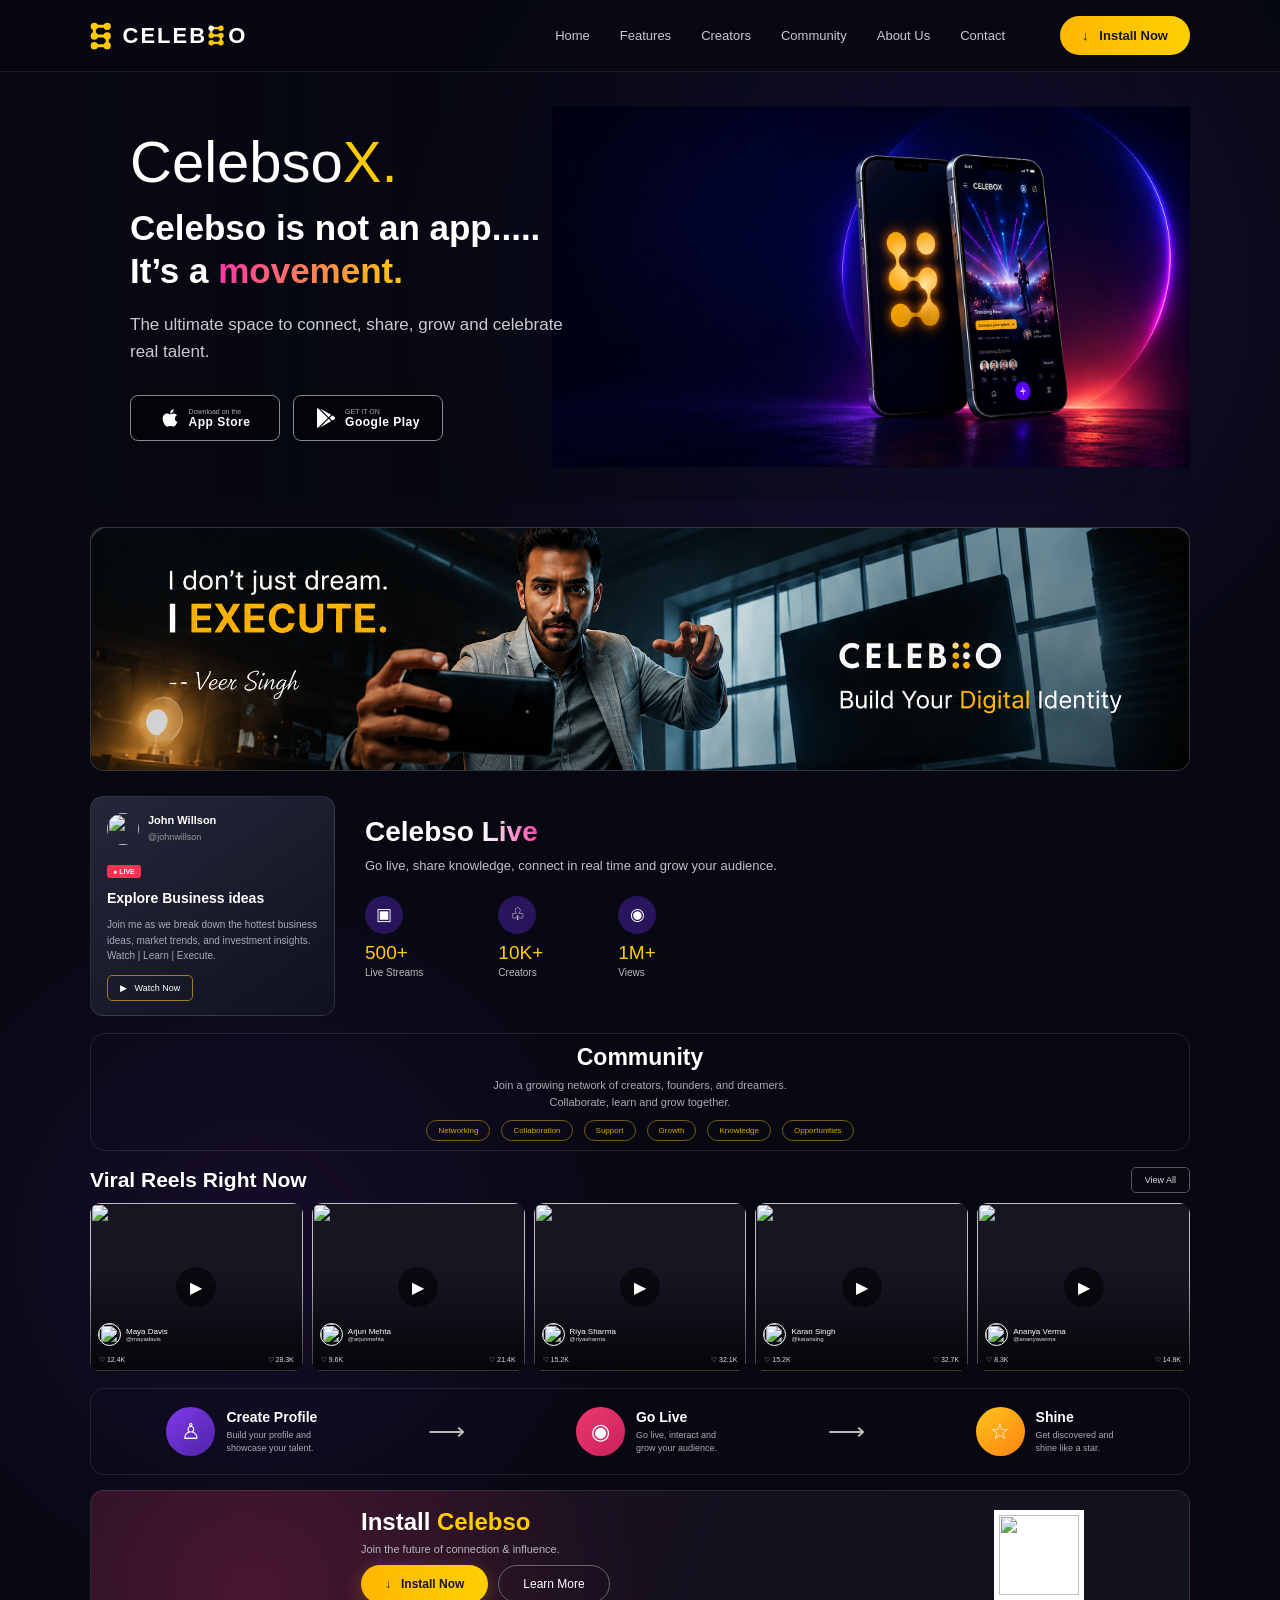
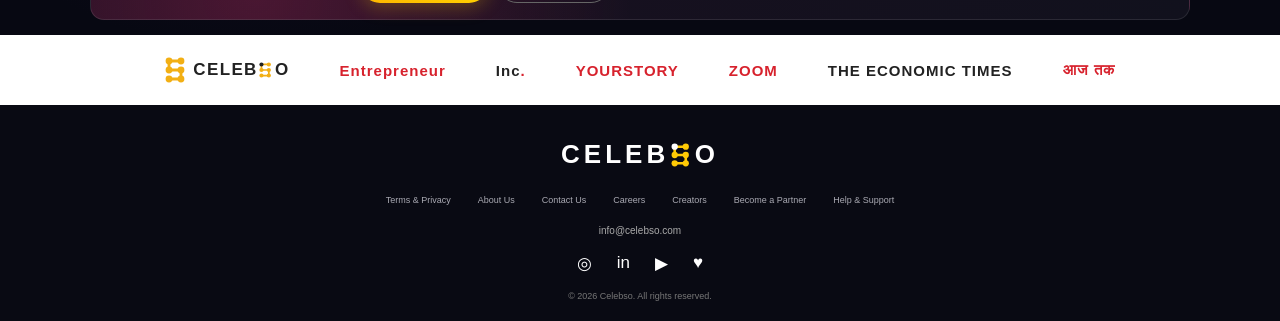
==== index.html @ a996a871 "Initial commit: Celebso landing page" ====
<!DOCTYPE html>
<html lang="en">
<head>
<meta charset="UTF-8">
<meta name="viewport" content="width=device-width, initial-scale=1.0">
<title>CelebsoX</title>

<link rel="stylesheet" href="css/style.css">

</head><body>

<!-- ================= NAVBAR ================= -->

<header class="navbar">
<div class="nav-inner">

    <a class="logo" href="#">

        <svg class="main-icon" viewBox="0 0 100 130" xmlns="http://www.w3.org/2000/svg">
            <line class="link" x1="80" y1="20" x2="20" y2="20" />
            <line class="link" x1="20" y1="20" x2="20" y2="65" />
            <line class="link" x1="20" y1="65" x2="80" y2="65" />
            <line class="link" x1="80" y1="65" x2="80" y2="110" />
            <line class="link" x1="80" y1="110" x2="20" y2="110" />
            <circle class="node" cx="20" cy="20" r="17" />
            <circle class="node" cx="80" cy="20" r="17" />
            <circle class="node" cx="20" cy="65" r="17" />
            <circle class="node" cx="80" cy="65" r="17" />
            <circle class="node" cx="20" cy="110" r="17" />
            <circle class="node" cx="80" cy="110" r="17" />
        </svg>

        <div class="logo-text">
            CELEB
            <svg class="mini-icon" viewBox="0 0 100 130" xmlns="http://www.w3.org/2000/svg">
                <line class="link" x1="80" y1="20" x2="20" y2="20" />
                <line class="link" x1="20" y1="20" x2="20" y2="65" />
                <line class="link" x1="20" y1="65" x2="80" y2="65" />
                <line class="link" x1="80" y1="65" x2="80" y2="110" />
                <line class="link" x1="80" y1="110" x2="20" y2="110" />
                <circle class="node-white" cx="20" cy="20" r="17" />
                <circle class="node" cx="80" cy="20" r="17" />
                <circle class="node" cx="20" cy="65" r="17" />
                <circle class="node" cx="80" cy="65" r="17" />
                <circle class="node" cx="20" cy="110" r="17" />
                <circle class="node" cx="80" cy="110" r="17" />
            </svg>
            O
        </div>

    </a>

    <nav class="menu">
        <a href="#">Home</a>
        <a href="#">Features</a>
        <a href="#">Creators</a>
        <a href="#">Community</a>
        <a href="#">About Us</a>
        <a href="#">Contact</a>
    </nav>

    <button class="install">↓ &nbsp; Install Now</button>

</div>
</header>


<main class="container">

<!-- ================= HERO ================= -->

<section class="hero">

<img
    class="hero-image"
    src="images/hero.png"
    alt="Celebso Phones"
>

<div class="hero-left">

    <h1 class="hero-title">
        Celebso<span>X.</span>
    </h1>

    <h2 class="hero-heading">
        Celebso is not an app.....<br>
        It’s a <span>movement.</span>
    </h2>

    <p class="hero-text">
        The ultimate space to connect, share, grow
        and celebrate real talent.
    </p>

    <div class="stores">

        <a class="store" href="#">
            <svg viewBox="0 0 384 512"><path fill="currentColor" d="M318.7 268.7c-.2-36.7 16.4-64.4 50-84.8-18.8-26.9-47.2-41.7-84.7-44.6-35.5-2.8-74.3 20.7-88.5 20.7-15 0-49.4-19.7-76.4-19.7C63.3 141.2 4 184.8 4 273.5q0 39.3 14.4 81.2c12.8 36.7 59 126.7 107.2 125.2 25.2-.6 43-17.9 75.8-17.9 31.8 0 48.3 17.9 76.4 17.9 48.6-.7 90.4-82.5 102.6-119.3-65.2-30.7-61.7-90-61.7-91.9zm-56.6-164.2c27.3-32.4 24.8-61.9 24-72.5-24.1 1.4-52 16.4-67.9 34.9-17.5 19.8-27.8 44.3-25.6 71.9 26.1 2 49.9-11.4 69.5-34.3z"/></svg>
            <span class="stext">
                <small>Download on the</small>
                <strong>App Store</strong>
            </span>
        </a>

        <a class="store" href="#">
            <svg viewBox="0 0 512 512"><path fill="currentColor" d="M325.3 234.3L104.6 13l280.8 161.2-60.1 60.1zM47 0C34 6.8 25.3 19.2 25.3 35.3v441.3c0 16.1 8.7 28.5 21.7 35.3l256.6-256L47 0zm425.2 225.6l-58.9-34.1-65.7 64.5 65.7 64.5 60.1-34.1c18-14.3 18-46.5-1.2-60.8zM104.6 499l280.8-161.2-60.1-60.1L104.6 499z"/></svg>
            <span class="stext">
                <small>GET IT ON</small>
                <strong>Google Play</strong>
            </span>
        </a>

    </div>

</div>

</section>

<!-- ================= BANNER ================= -->

<section class="banner">

<img
src="images/banner.png"
alt="Banner">

</section>


<!-- ================= LIVE ================= -->

<section class="live">

<div class="live-card">

    <div class="creator">

        <img
        class="avatar"
        src="https://i.pravatar.cc/100?img=12">

        <div>
            <strong>John Willson</strong>
            <small>@johnwillson</small>
        </div>

    </div>

    <div class="live-tag">● LIVE</div>

    <h3>Explore Business ideas</h3>

    <p>
        Join me as we break down the hottest
        business ideas, market trends, and
        investment insights. Watch | Learn |
        Execute.
    </p>

    <button class="watch">▶ &nbsp; Watch Now</button>

</div>


<div class="live-info">

    <h2>
        Celebso <span>Live</span>
    </h2>

    <p>
        Go live, share knowledge, connect in real time
        and grow your audience.
    </p>

    <div class="stats">

        <div>
            <div class="stat-icon">▣</div>
            <div class="stat-number">500+</div>
            <div class="stat-label">Live Streams</div>
        </div>

        <div>
            <div class="stat-icon">♧</div>
            <div class="stat-number">10K+</div>
            <div class="stat-label">Creators</div>
        </div>

        <div>
            <div class="stat-icon">◉</div>
            <div class="stat-number">1M+</div>
            <div class="stat-label">Views</div>
        </div>

    </div>

</div>

</section>


<!-- ================= COMMUNITY ================= -->

<section class="community">

<h2>Community</h2>

<p>
Join a growing network of creators, founders, and dreamers.<br>
Collaborate, learn and grow together.
</p>

<div class="tags">
    <span class="tag">Networking</span>
    <span class="tag">Collaboration</span>
    <span class="tag">Support</span>
    <span class="tag">Growth</span>
    <span class="tag">Knowledge</span>
    <span class="tag">Opportunities</span>
</div>

</section>


<!-- ================= REELS ================= -->

<section>

<div class="reel-heading">

<h2>Viral Reels Right Now</h2>

<button class="view">View All</button>

</div>


<div class="reels">

<!-- REEL 1 -->
<div class="reel">

<img src="https://images.unsplash.com/photo-1516321318423-f06f85e504b3?auto=format&fit=crop&w=500&q=80">

<div class="play">▶</div>

<div class="reel-user">
<img src="https://i.pravatar.cc/100?img=47">
<span>Maya Davis<small>@mayadavis</small></span>
</div>

<div class="reel-stats">
<span>♡ 12.4K</span>
<span>♡ 28.3K</span>
</div>

</div>


<!-- REEL 2 -->
<div class="reel">

<img src="https://images.unsplash.com/photo-1531058020387-3be344556be6?auto=format&fit=crop&w=500&q=80">

<div class="play">▶</div>

<div class="reel-user">
<img src="https://i.pravatar.cc/100?img=11">
<span>Arjun Mehta<small>@arjunmehta</small></span>
</div>

<div class="reel-stats">
<span>♡ 9.6K</span>
<span>♡ 21.4K</span>
</div>

</div>


<!-- REEL 3 -->
<div class="reel">

<img src="https://images.unsplash.com/photo-1506157786151-b8491531f063?auto=format&fit=crop&w=500&q=80">

<div class="play">▶</div>

<div class="reel-user">
<img src="https://i.pravatar.cc/100?img=32">
<span>Riya Sharma<small>@riyasharma</small></span>
</div>

<div class="reel-stats">
<span>♡ 15.2K</span>
<span>♡ 32.1K</span>
</div>

</div>


<!-- REEL 4 -->
<div class="reel">

<img src="https://images.unsplash.com/photo-1519389950473-47ba0277781c?auto=format&fit=crop&w=500&q=80">

<div class="play">▶</div>

<div class="reel-user">
<img src="https://i.pravatar.cc/100?img=13">
<span>Karan Singh<small>@karansing</small></span>
</div>

<div class="reel-stats">
<span>♡ 15.2K</span>
<span>♡ 32.7K</span>
</div>

</div>


<!-- REEL 5 -->
<div class="reel">

<img src="https://images.unsplash.com/photo-1556761175-5973dc0f32e7?auto=format&fit=crop&w=500&q=80">

<div class="play">▶</div>

<div class="reel-user">
<img src="https://i.pravatar.cc/100?img=44">
<span>Ananya Verma<small>@ananyaverma</small></span>
</div>

<div class="reel-stats">
<span>♡ 8.3K</span>
<span>♡ 14.8K</span>
</div>

</div>

</div>

</section>


<!-- ================= STEPS ================= -->

<section class="steps">

<div class="step">

<div class="step-icon">♙</div>

<div>
<h3>Create Profile</h3>
<p>Build your profile and<br>showcase your talent.</p>
</div>

</div>

<div class="arrow">⟶</div>

<div class="step">

<div class="step-icon">◉</div>

<div>
<h3>Go Live</h3>
<p>Go live, interact and<br>grow your audience.</p>
</div>

</div>

<div class="arrow">⟶</div>

<div class="step">

<div class="step-icon">☆</div>

<div>
<h3>Shine</h3>
<p>Get discovered and<br>shine like a star.</p>
</div>

</div>

</section>


<!-- ================= INSTALL ================= -->

<section class="download">

<div>

<h2>Install <span>Celebso</span></h2>

<p>Join the future of connection & influence.</p>

<div class="download-buttons">

<button class="install">↓ &nbsp; Install Now</button>

<button class="learn">Learn More</button>

</div>

</div>


<div class="qr">

<img src="https://api.qrserver.com/v1/create-qr-code/?size=200x200&data=https://example.com">

</div>

</section>


</main>


<!-- ================= MEDIA ================= -->

<div class="media">

<div class="media-logo">

    <svg class="main-icon" viewBox="0 0 100 130" xmlns="http://www.w3.org/2000/svg">
        <line class="link" x1="80" y1="20" x2="20" y2="20" />
        <line class="link" x1="20" y1="20" x2="20" y2="65" />
        <line class="link" x1="20" y1="65" x2="80" y2="65" />
        <line class="link" x1="80" y1="65" x2="80" y2="110" />
        <line class="link" x1="80" y1="110" x2="20" y2="110" />
        <circle class="node" cx="20" cy="20" r="17" />
        <circle class="node" cx="80" cy="20" r="17" />
        <circle class="node" cx="20" cy="65" r="17" />
        <circle class="node" cx="80" cy="65" r="17" />
        <circle class="node" cx="20" cy="110" r="17" />
        <circle class="node" cx="80" cy="110" r="17" />
    </svg>

    <div class="logo-text">
        CELEB
        <svg class="mini-icon" viewBox="0 0 100 130" xmlns="http://www.w3.org/2000/svg">
            <line class="link" x1="80" y1="20" x2="20" y2="20" />
            <line class="link" x1="20" y1="20" x2="20" y2="65" />
            <line class="link" x1="20" y1="65" x2="80" y2="65" />
            <line class="link" x1="80" y1="65" x2="80" y2="110" />
            <line class="link" x1="80" y1="110" x2="20" y2="110" />
            <circle class="node-white" cx="20" cy="20" r="17" />
            <circle class="node" cx="80" cy="20" r="17" />
            <circle class="node" cx="20" cy="65" r="17" />
            <circle class="node" cx="80" cy="65" r="17" />
            <circle class="node" cx="20" cy="110" r="17" />
            <circle class="node" cx="80" cy="110" r="17" />
        </svg>
        O
    </div>

</div>

<strong class="red">Entrepreneur</strong>
<strong>Inc<span class="red">.</span></strong>
<strong class="red">YOURSTORY</strong>
<strong class="red">ZOOM</strong>
<strong>THE ECONOMIC TIMES</strong>
<strong class="red">आज तक</strong>

</div>


<!-- ================= FOOTER ================= -->

<footer>

<div class="footer-logo">

    <div class="logo-text">
        CELEB
        <svg class="mini-icon" viewBox="0 0 100 130" xmlns="http://www.w3.org/2000/svg">
            <line class="link" x1="80" y1="20" x2="20" y2="20" />
            <line class="link" x1="20" y1="20" x2="20" y2="65" />
            <line class="link" x1="20" y1="65" x2="80" y2="65" />
            <line class="link" x1="80" y1="65" x2="80" y2="110" />
            <line class="link" x1="80" y1="110" x2="20" y2="110" />
            <circle class="node-white" cx="20" cy="20" r="17" />
            <circle class="node" cx="80" cy="20" r="17" />
            <circle class="node" cx="20" cy="65" r="17" />
            <circle class="node" cx="80" cy="65" r="17" />
            <circle class="node" cx="20" cy="110" r="17" />
            <circle class="node" cx="80" cy="110" r="17" />
        </svg>
        O
    </div>

</div>

<div class="footer-menu">

<a href="#">Terms & Privacy</a>
<a href="#">About Us</a>
<a href="#">Contact Us</a>
<a href="#">Careers</a>
<a href="#">Creators</a>
<a href="#">Become a Partner</a>
<a href="#">Help & Support</a>

</div>

<div class="email">
info@celebso.com
</div>

<div class="social">
<span>◎</span>
<span>in</span>
<span>▶</span>
<span>♥</span>
</div>

<div class="copy">
© 2025 Celebso. All rights reserved.
</div>

</footer>

<script src="js/script.js"></script>

</body>
</html>
---- css/style.css ----
/* ==================================================
   CELEBSO Landing Page - Stylesheet
   File: css/style.css
   ================================================== */

*{
    margin:0;
    padding:0;
    box-sizing:border-box;
}

body{
    font-family:Arial,Helvetica,sans-serif;
    background:
        radial-gradient(circle at 70% 15%,#17103b 0%,transparent 27%),
        radial-gradient(circle at 20% 65%,#160d2a 0%,transparent 25%),
        #070812;
    color:#fff;
}

a{
    text-decoration:none;
    color:inherit;
}

.container{
    width:100%;
    max-width:1100px;
    margin:auto;
}

/* ================= NAVBAR ================= */

.navbar{
    height:72px;
    border-bottom:1px solid rgba(255,255,255,.08);
    background:rgba(7,8,18,.94);
}

.nav-inner{
    max-width:1100px;
    height:100%;
    margin:auto;
    display:flex;
    align-items:center;
}

.logo{
    display:flex;
    align-items:center;
    gap:11px;
    font-size:22px;
    font-weight:800;
    letter-spacing:2px;
    cursor:pointer;
    transition:.2s;
}

.logo:hover{
    opacity:.85;
}

.logo .main-icon{
    height:28px;
    width:auto;
}

.logo .logo-text{
    display:flex;
    align-items:center;
}

.logo .logo-text .mini-icon{
    height:21px;
    width:auto;
    margin:0 4px 0 1px;
}

.logo .link{
    stroke:#ffca05;
    stroke-width:14;
    stroke-linecap:round;
}

.logo .node{
    fill:#ffca05;
}

.logo .node-white{
    fill:#fff;
}

.logo span{
    color:#ffca05;
}

.menu{
    display:flex;
    gap:30px;
    margin-left:auto;
    margin-right:55px;
}

.menu a{
    font-size:13px;
    color:#c8c8d0;
    transition:color .2s;
    position:relative;
}

.menu a:after{
    content:"";
    position:absolute;
    left:0;
    bottom:-4px;
    width:0;
    height:2px;
    background:#ffca05;
    transition:width .25s;
}

.menu a:hover{
    color:#ffca05;
}

.menu a:hover:after{
    width:100%;
}

.install{
    background:linear-gradient(90deg,#ffb700,#ffd000);
    color:#171717;
    border:0;
    padding:12px 22px;
    border-radius:24px;
    font-size:13px;
    font-weight:bold;
    cursor:pointer;
    transition:.25s;
}

.install:hover{
    transform:translateY(-2px);
    box-shadow:0 6px 20px rgba(255,202,5,.35);
}

/* ================= HERO ================= */

.hero{
    height:430px;
    position:relative;
    background:
        linear-gradient(90deg,rgba(7,8,18,.88) 0%,rgba(7,8,18,.45) 55%,rgba(7,8,18,.05) 100%);
    border-radius:14px;
    overflow:hidden;
    display:flex;
    align-items:center;
    margin-bottom:25px;
}

.hero-left{
    padding-left:40px;
    position:relative;
    z-index:2;
    flex:1;
    min-width:380px;
}

.hero-image{
    position:absolute;
    right:0;
    top:0;
    height:100%;
    width:auto;
    max-width:58%;
    object-fit:contain;
    z-index:1;
    animation:floatIn 1s ease both .15s;
}

@keyframes floatIn{
    from{
        opacity:0;
        transform:translateX(40px);
    }
    to{
        opacity:1;
        transform:translateX(0);
    }
}

.hero-title{
    font-size:58px;
    font-weight:400;
    line-height:1;
    margin-bottom:15px;
}

.hero-title span{
    color:#ffca05;
}

.hero-heading{
    font-size:35px;
    line-height:1.25;
    margin-bottom:18px;
}

.hero-heading span{
    background:linear-gradient(90deg,#ff36a7,#ffca05);
    -webkit-background-clip:text;
    color:transparent;
}

.hero-text{
    width:460px;
    color:#c9c9d1;
    font-size:17px;
    line-height:1.6;
    margin-bottom:30px;
}

.stores{
    display:flex;
    gap:13px;
}

.store{
    width:150px;
    height:46px;
    border:1px solid #888;
    border-radius:8px;
    background:#030409;
    display:flex;
    align-items:center;
    justify-content:center;
    gap:9px;
    padding:0 12px;
    transition:.2s;
    cursor:pointer;
}

.store:hover{
    border-color:#ffca05;
    transform:translateY(-2px);
}

.store svg{
    width:20px;
    height:20px;
    flex-shrink:0;
}

.store .stext{
    text-align:left;
    line-height:1.15;
}

.store .stext small{
    display:block;
    color:#aaa;
    font-size:7px;
}

.store .stext strong{
    display:block;
    color:#fff;
    font-size:12px;
    letter-spacing:.5px;
}

/* ================= BANNER ================= */

.banner{
    aspect-ratio:2108/468;
    width:100%;
    border-radius:14px;
    overflow:hidden;
    margin-bottom:25px;
    background:#070812;
    border:1px solid rgba(255,255,255,.18);
}

.banner img{
    width:100%;
    height:100%;
    display:block;
    object-fit:cover;
    object-position:center;
}

/* ================= LIVE ================= */

.live{
    display:grid;
    grid-template-columns:245px 1fr;
    gap:30px;
    margin-bottom:17px;
}

.live-card{
    height:220px;
    border-radius:13px;
    border:1px solid rgba(255,255,255,.1);
    background:linear-gradient(145deg,#25263a,#10111d);
    padding:16px;
}

.creator{
    display:flex;
    align-items:center;
    gap:9px;
    margin-bottom:15px;
}

.avatar{
    width:32px;
    height:32px;
    border-radius:50%;
    object-fit:cover;
}

.creator strong{
    display:block;
    font-size:11px;
}

.creator small{
    color:#999;
    font-size:9px;
}

.live-tag{
    display:inline-block;
    background:#ff3150;
    font-size:7px;
    font-weight:bold;
    padding:3px 6px;
    border-radius:3px;
    margin-bottom:12px;
}

.live-card h3{
    font-size:14px;
    margin-bottom:11px;
}

.live-card p{
    color:#a9a9b3;
    font-size:10px;
    line-height:1.55;
    margin-bottom:11px;
}

.watch{
    border:1px solid #a27c19;
    background:transparent;
    color:white;
    padding:7px 12px;
    border-radius:5px;
    font-size:9px;
    cursor:pointer;
    transition:.25s;
}

.watch:hover{
    background:#a27c19;
    color:#171717;
}

.live-info{
    padding-top:20px;
}

.live-info h2{
    font-size:28px;
    margin-bottom:8px;
}

.live-info h2 span{
    background:linear-gradient(90deg,#fff,#ff42ad);
    -webkit-background-clip:text;
    color:transparent;
}

.live-info>p{
    font-size:13px;
    color:#c0c0ca;
    line-height:1.5;
    margin-bottom:20px;
}

.stats{
    display:flex;
    gap:75px;
}

.stat-icon{
    width:38px;
    height:38px;
    display:flex;
    align-items:center;
    justify-content:center;
    border-radius:50%;
    background:#29155c;
    font-size:17px;
    margin-bottom:8px;
}

.stat-number{
    color:#ffca05;
    font-size:19px;
    margin-bottom:3px;
}

.stat-label{
    font-size:10px;
    color:#bbb;
}

/* ================= COMMUNITY ================= */

.community{
    height:118px;
    border:1px solid rgba(255,255,255,.1);
    border-radius:15px;
    text-align:center;
    padding:10px 15px;
    margin-bottom:16px;
}

.community h2{
    font-size:23px;
    margin-bottom:6px;
}

.community p{
    color:#aaaab5;
    font-size:11px;
    line-height:1.5;
}

.tags{
    display:flex;
    justify-content:center;
    gap:11px;
    margin-top:10px;
}

.tag{
    border:1px solid #765e17;
    color:#d4a900;
    padding:5px 11px;
    border-radius:20px;
    font-size:8px;
}

/* ================= REELS ================= */

.reel-heading{
    display:flex;
    justify-content:space-between;
    align-items:center;
    margin-bottom:10px;
}

.reel-heading h2{
    font-size:21px;
}

.view{
    color:#ddd;
    border:1px solid #555;
    background:transparent;
    padding:7px 13px;
    border-radius:5px;
    font-size:9px;
    cursor:pointer;
    transition:.25s;
}

.view:hover{
    border-color:#ffca05;
    color:#ffca05;
}

.reels{
    display:grid;
    grid-template-columns:repeat(5,1fr);
    gap:9px;
    margin-bottom:17px;
}

.reel{
    height:168px;
    position:relative;
    overflow:hidden;
    border-radius:11px;
    background:#151622;
}

.reel>img{
    width:100%;
    height:100%;
    object-fit:cover;
}

.reel:after{
    content:"";
    position:absolute;
    inset:0;
    background:linear-gradient(transparent 40%,rgba(0,0,0,.75));
}

.play{
    position:absolute;
    z-index:3;
    top:50%;
    left:50%;
    transform:translate(-50%,-50%);
    width:40px;
    height:40px;
    border-radius:50%;
    background:rgba(0,0,0,.55);
    display:flex;
    align-items:center;
    justify-content:center;
}

.reel-user{
    position:absolute;
    z-index:4;
    bottom:25px;
    left:8px;
    display:flex;
    align-items:center;
    gap:5px;
}

.reel-user img{
    width:23px;
    height:23px;
    border-radius:50%;
    border:1px solid white;
    object-fit:cover;
}

.reel-user span{
    font-size:8px;
}

.reel-user small{
    display:block;
    color:#ddd;
    font-size:6px;
}

.reel-stats{
    position:absolute;
    z-index:4;
    left:9px;
    right:9px;
    bottom:7px;
    display:flex;
    justify-content:space-between;
    font-size:7px;
    color:#ddd;
}

/* ================= STEPS ================= */

.steps{
    height:87px;
    border:1px solid rgba(255,255,255,.1);
    border-radius:14px;
    display:flex;
    align-items:center;
    justify-content:space-around;
    margin-bottom:15px;
    padding:10px 20px;
}

.step{
    display:flex;
    align-items:center;
    gap:11px;
}

.step-icon{
    width:49px;
    height:49px;
    border-radius:50%;
    display:flex;
    align-items:center;
    justify-content:center;
    font-size:22px;
}

.step:nth-child(1) .step-icon{
    background:linear-gradient(140deg,#8139eb,#4d24a5);
}

.step:nth-child(3) .step-icon{
    background:linear-gradient(140deg,#ee3970,#c8205a);
}

.step:nth-child(5) .step-icon{
    background:linear-gradient(140deg,#ffc51a,#ff8211);
}

.step h3{
    font-size:14px;
    margin-bottom:4px;
}

.step p{
    color:#aaaab4;
    font-size:9px;
    line-height:1.4;
}

.arrow{
    font-size:26px;
    color:#bbb;
}

/* ================= DOWNLOAD ================= */

.download{
    height:130px;
    border:1px solid rgba(255,255,255,.1);
    border-radius:14px;
    background:
        radial-gradient(circle at 15% 80%,rgba(146,32,76,.4),transparent 40%),
        linear-gradient(110deg,#1b1021,#11111d);
    position:relative;
    display:flex;
    align-items:center;
    padding-left:270px;
    margin-bottom:15px;
}

.download h2{
    font-size:24px;
    margin-bottom:7px;
}

.download h2 span{
    color:#ffca05;
}

.download p{
    color:#b7b7c0;
    font-size:11px;
    margin-bottom:10px;
}

.download-buttons{
    display:flex;
    gap:10px;
}

.download-buttons .install{
    background:linear-gradient(90deg,#ffb700,#ffd000);
    color:#171717;
    border:0;
    padding:11px 24px;
    border-radius:24px;
    font-size:12px;
    font-weight:bold;
    cursor:pointer;
    transition:.2s;
    box-shadow:0 4px 18px rgba(255,202,5,.25);
}

.download-buttons .install:hover{
    transform:translateY(-2px);
    box-shadow:0 8px 24px rgba(255,202,5,.4);
}

.learn{
    background:transparent;
    color:white;
    border:1px solid #666;
    border-radius:24px;
    padding:11px 24px;
    font-size:12px;
    cursor:pointer;
    transition:.2s;
}

.learn:hover{
    border-color:#ffca05;
    color:#ffca05;
}

.qr{
    width:90px;
    height:90px;
    position:absolute;
    right:105px;
    top:19px;
    background:white;
    padding:5px;
}

.qr img{
    width:100%;
    height:100%;
}

/* ================= MEDIA ================= */

.media{
    width:100%;
    height:70px;
    background:#fff;
    color:#222;
    display:flex;
    align-items:center;
    justify-content:center;
    gap:50px;
    overflow:hidden;
    padding:0 40px;
    flex-wrap:wrap;
}

.media .media-logo{
    display:flex;
    align-items:center;
    gap:8px;
}

.media .media-logo .main-icon{
    height:26px;
    width:auto;
}

.media .media-logo .logo-text{
    display:flex;
    align-items:center;
    font-family:'Montserrat',Arial,sans-serif;
    font-size:17px;
    font-weight:800;
    letter-spacing:.08em;
    color:#222;
}

.media .media-logo .mini-icon{
    height:16px;
    width:auto;
    margin:0 4px 0 1px;
}

.media .media-logo .link{
    stroke:#F2AF14;
    stroke-width:14;
    stroke-linecap:round;
}

.media .media-logo .node{
    fill:#F2AF14;
}

.media .media-logo .node-white{
    fill:#222;
}

.media strong{
    font-size:15px;
    font-weight:700;
    letter-spacing:1px;
    white-space:nowrap;
}

.media .red{
    color:#d7222d;
}

/* ================= FOOTER ================= */

footer{
    background:#090a13;
    text-align:center;
    padding:34px 20px 20px;
}

.footer-logo{
    display:flex;
    align-items:center;
    justify-content:center;
    gap:11px;
    font-size:26px;
    font-weight:800;
    letter-spacing:4px;
    margin-bottom:25px;
}

.footer-logo .main-icon{
    height:30px;
    width:auto;
}

.footer-logo .logo-text{
    display:flex;
    align-items:center;
}

.footer-logo .logo-text .mini-icon{
    height:24px;
    width:auto;
    margin:0 5px 0 2px;
}

.footer-logo .link{
    stroke:#ffca05;
    stroke-width:14;
    stroke-linecap:round;
}

.footer-logo .node{
    fill:#ffca05;
}

.footer-logo .node-white{
    fill:#fff;
}

.footer-logo span{
    color:#ffca05;
}

.footer-menu{
    display:flex;
    justify-content:center;
    flex-wrap:wrap;
    gap:27px;
    margin-bottom:20px;
}

.footer-menu a{
    font-size:9px;
    color:#aaaab3;
}

.email{
    color:#aaa;
    font-size:10px;
    margin-bottom:17px;
}

.social{
    display:flex;
    justify-content:center;
    gap:25px;
    font-size:17px;
    margin-bottom:17px;
}

.copy{
    color:#777;
    font-size:9px;
}

/* ================= ANIMATIONS ================= */

@keyframes fadeInUp{
    from{
        opacity:0;
        transform:translateY(30px);
    }
    to{
        opacity:1;
        transform:translateY(0);
    }
}

.hero,
.banner,
.live,
.community,
.reel-heading,
.reels,
.steps,
.download{
    animation:fadeInUp .7s ease both;
}

.banner{animation-delay:.1s}
.live{animation-delay:.2s}
.community{animation-delay:.3s}
.reel-heading{animation-delay:.4s}
.reels{animation-delay:.5s}
.steps{animation-delay:.6s}
.download{animation-delay:.7s}

.live-card,
.community,
.steps,
.download{
    transition:transform .25s ease, box-shadow .25s ease;
}

.live-card:hover,
.community:hover,
.steps:hover,
.download:hover{
    transform:translateY(-3px);
    box-shadow:0 12px 30px rgba(0,0,0,.45);
}

.reel{
    transition:transform .3s ease;
}

.reel:hover{
    transform:scale(1.04);
}

.tag{
    transition:.25s;
    cursor:default;
}

.tag:hover{
    background:#ffca05;
    color:#171717;
}

/* ================= MOBILE ================= */

@media(max-width:850px){

    .container,
    .nav-inner{
        width:92%;
    }

    .menu{
        display:none;
    }

    .hero{
        height:auto;
        min-height:420px;
        padding:40px 20px;
        text-align:center;
        align-items:center;
        flex-direction:column;
    }

    .hero-left{
        padding-left:0;
        min-width:0;
        order:1;
    }

    .hero-image{
        position:static;
        width:100%;
        max-width:300px;
        height:auto;
        margin:30px auto 0;
        display:block;
        order:2;
    }

    .hero-text{
        margin-left:auto;
        margin-right:auto;
    }

    .stores{
        justify-content:center;
    }

    .live{
        grid-template-columns:1fr;
    }

    .stats{
        gap:40px;
        padding-bottom:20px;
    }

    .reels{
        grid-template-columns:repeat(3,1fr);
    }

    .reel:nth-child(4),
    .reel:nth-child(5){
        display:none;
    }

    .steps{
        height:auto;
        flex-direction:column;
        align-items:flex-start;
        padding:20px;
        gap:18px;
    }

    .arrow{
        display:none;
    }

    .download{
        padding:25px;
        height:180px;
    }

    .qr{
        width:70px;
        height:70px;
        right:20px;
        bottom:20px;
        top:auto;
    }

    .media{
        margin-left:0;
        justify-content:flex-start;
        padding:15px 20px;
        gap:22px;
        height:auto;
    }
}

@media(max-width:550px){

.hero-title{
        font-size:45px;
    }

    .hero-heading{
        font-size:28px;
    }

    .hero-text{
        width:100%;
        font-size:15px;
    }

    .banner{
        aspect-ratio:2108/468;
    }

    .community{
        height:auto;
        padding:15px;
    }

    .tags{
        flex-wrap:wrap;
    }

    .reels{
        grid-template-columns:repeat(2,1fr);
    }

    .reel:nth-child(3){
        display:none;
    }

    .reel{
        height:210px;
    }

    .download{
        padding:20px;
    }

    .download p{
        max-width:210px;
    }
}
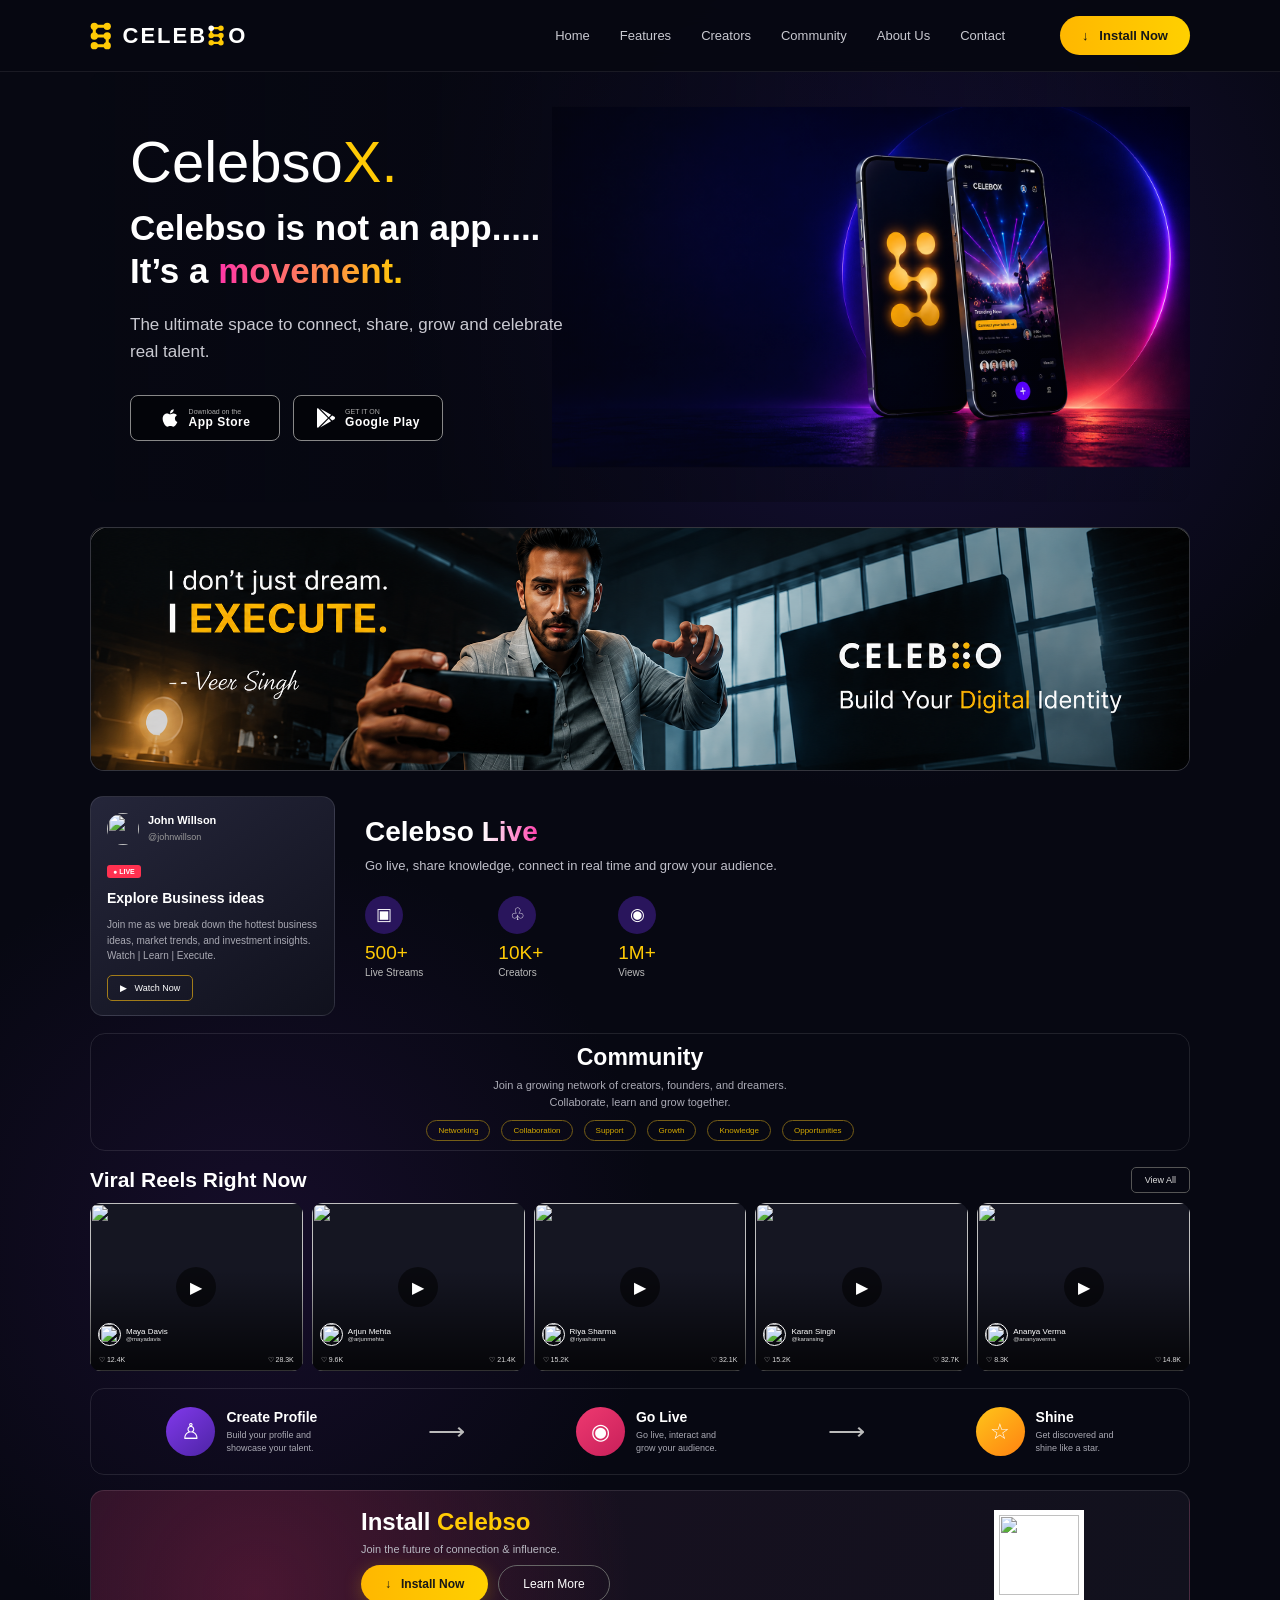
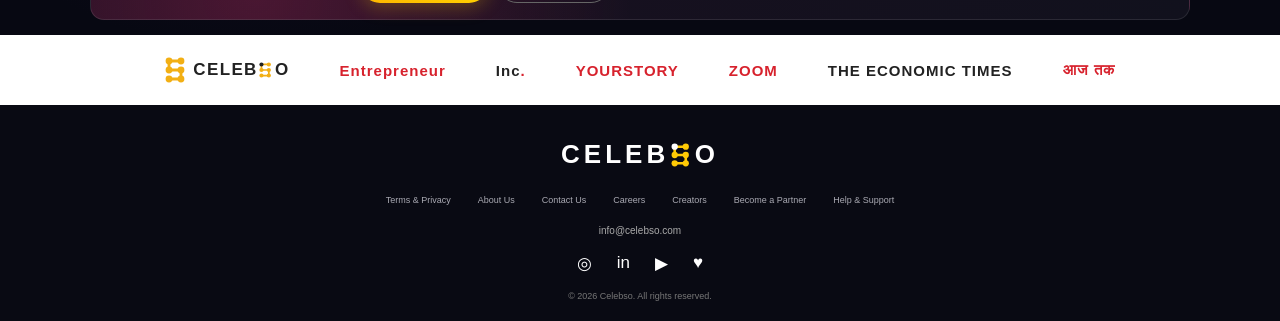
==== commit 6199fc3c: "Add mobile hamburger menu, scroll reveal animations and mobile polish" ====
--- a/index.html
+++ b/index.html
@@ -61,15 +61,29 @@
 
     <button class="install">↓ &nbsp; Install Now</button>
 
+    <button class="nav-toggle" aria-label="Menu">
+        <span></span><span></span><span></span>
+    </button>
+
 </div>
 </header>
 
+<nav class="mobile-menu">
+    <a href="#">Home</a>
+    <a href="#">Features</a>
+    <a href="#">Creators</a>
+    <a href="#">Community</a>
+    <a href="#">About Us</a>
+    <a href="#">Contact</a>
+    <button class="install">↓ &nbsp; Install Now</button>
+</nav>
+
 
 <main class="container">
 
 <!-- ================= HERO ================= -->
 
-<section class="hero">
+<section class="hero reveal">
 
 <img
     class="hero-image"
@@ -119,7 +133,7 @@
 
 <!-- ================= BANNER ================= -->
 
-<section class="banner">
+<section class="banner reveal">
 
 <img
 src="images/banner.png"
@@ -132,7 +146,7 @@
 
 <section class="live">
 
-<div class="live-card">
+<div class="live-card reveal">
 
     <div class="creator">
 
@@ -163,7 +177,7 @@
 </div>
 
 
-<div class="live-info">
+<div class="live-info reveal">
 
     <h2>
         Celebso <span>Live</span>
@@ -203,7 +217,7 @@
 
 <!-- ================= COMMUNITY ================= -->
 
-<section class="community">
+<section class="community reveal">
 
 <h2>Community</h2>
 
@@ -228,7 +242,7 @@
 
 <section>
 
-<div class="reel-heading">
+<div class="reel-heading reveal">
 
 <h2>Viral Reels Right Now</h2>
 
@@ -240,7 +254,7 @@
 <div class="reels">
 
 <!-- REEL 1 -->
-<div class="reel">
+<div class="reel reveal">
 
 <img src="https://images.unsplash.com/photo-1516321318423-f06f85e504b3?auto=format&fit=crop&w=500&q=80">
 
@@ -260,7 +274,7 @@
 
 
 <!-- REEL 2 -->
-<div class="reel">
+<div class="reel reveal">
 
 <img src="https://images.unsplash.com/photo-1531058020387-3be344556be6?auto=format&fit=crop&w=500&q=80">
 
@@ -280,7 +294,7 @@
 
 
 <!-- REEL 3 -->
-<div class="reel">
+<div class="reel reveal">
 
 <img src="https://images.unsplash.com/photo-1506157786151-b8491531f063?auto=format&fit=crop&w=500&q=80">
 
@@ -300,7 +314,7 @@
 
 
 <!-- REEL 4 -->
-<div class="reel">
+<div class="reel reveal">
 
 <img src="https://images.unsplash.com/photo-1519389950473-47ba0277781c?auto=format&fit=crop&w=500&q=80">
 
@@ -320,7 +334,7 @@
 
 
 <!-- REEL 5 -->
-<div class="reel">
+<div class="reel reveal">
 
 <img src="https://images.unsplash.com/photo-1556761175-5973dc0f32e7?auto=format&fit=crop&w=500&q=80">
 
@@ -345,7 +359,7 @@
 
 <!-- ================= STEPS ================= -->
 
-<section class="steps">
+<section class="steps reveal">
 
 <div class="step">
 
@@ -389,7 +403,7 @@
 
 <!-- ================= INSTALL ================= -->
 
-<section class="download">
+<section class="download reveal">
 
 <div>
 
--- a/css/style.css
+++ b/css/style.css
@@ -7,6 +7,10 @@
     margin:0;
     padding:0;
     box-sizing:border-box;
+}
+
+html{
+    scroll-behavior:smooth;
 }
 
 body{
@@ -35,6 +39,11 @@
     height:72px;
     border-bottom:1px solid rgba(255,255,255,.08);
     background:rgba(7,8,18,.94);
+    position:sticky;
+    top:0;
+    z-index:100;
+    backdrop-filter:blur(12px);
+    -webkit-backdrop-filter:blur(12px);
 }
 
 .nav-inner{
@@ -144,6 +153,74 @@
     box-shadow:0 6px 20px rgba(255,202,5,.35);
 }
 
+.nav-toggle{
+    display:none;
+    width:42px;
+    height:42px;
+    background:transparent;
+    border:1px solid rgba(255,255,255,.15);
+    border-radius:10px;
+    flex-direction:column;
+    align-items:center;
+    justify-content:center;
+    gap:5px;
+    cursor:pointer;
+    transition:.25s;
+}
+
+.nav-toggle span{
+    width:20px;
+    height:2px;
+    background:#ffca05;
+    border-radius:2px;
+    transition:.3s;
+}
+
+.nav-toggle.active span:nth-child(1){
+    transform:translateY(7px) rotate(45deg);
+}
+
+.nav-toggle.active span:nth-child(2){
+    opacity:0;
+}
+
+.nav-toggle.active span:nth-child(3){
+    transform:translateY(-7px) rotate(-45deg);
+}
+
+.mobile-menu{
+    display:none;
+    flex-direction:column;
+    gap:6px;
+    padding:14px 20px 18px;
+    background:rgba(10,11,24,.98);
+    border-bottom:1px solid rgba(255,255,255,.1);
+    position:sticky;
+    top:72px;
+    z-index:99;
+}
+
+.mobile-menu a{
+    font-size:15px;
+    color:#d5d5dd;
+    padding:12px 14px;
+    border-radius:10px;
+    transition:.2s;
+}
+
+.mobile-menu a:hover{
+    background:rgba(255,202,5,.12);
+    color:#ffca05;
+}
+
+.mobile-menu .install{
+    margin-top:8px;
+}
+
+.mobile-menu.open{
+    display:flex;
+}
+
 /* ================= HERO ================= */
 
 .hero{
@@ -176,6 +253,7 @@
     object-fit:contain;
     z-index:1;
     animation:floatIn 1s ease both .15s;
+    mix-blend-mode:lighten;
 }
 
 @keyframes floatIn{
@@ -862,12 +940,20 @@
     font-size:9px;
 }
 
-/* ================= ANIMATIONS ================= */
-
-@keyframes fadeInUp{
+/* ================= SCROLL REVEAL ================= */
+
+.reveal{
+    opacity:0;
+}
+
+.reveal.visible{
+    animation:revealIn .6s ease both;
+}
+
+@keyframes revealIn{
     from{
         opacity:0;
-        transform:translateY(30px);
+        transform:translateY(26px);
     }
     to{
         opacity:1;
@@ -875,24 +961,17 @@
     }
 }
 
-.hero,
-.banner,
-.live,
-.community,
-.reel-heading,
-.reels,
-.steps,
-.download{
-    animation:fadeInUp .7s ease both;
-}
-
-.banner{animation-delay:.1s}
-.live{animation-delay:.2s}
-.community{animation-delay:.3s}
-.reel-heading{animation-delay:.4s}
-.reels{animation-delay:.5s}
-.steps{animation-delay:.6s}
-.download{animation-delay:.7s}
+.reel.reveal.visible{animation-delay:.05s}
+.reel.reveal:nth-child(2).visible{animation-delay:.12s}
+.reel.reveal:nth-child(3).visible{animation-delay:.19s}
+.reel.reveal:nth-child(4).visible{animation-delay:.26s}
+.reel.reveal:nth-child(5).visible{animation-delay:.33s}
+
+@media(prefers-reduced-motion:reduce){
+    .reveal{
+        opacity:1;
+    }
+}
 
 .live-card,
 .community,
@@ -927,6 +1006,12 @@
     color:#171717;
 }
 
+@media(prefers-reduced-motion:reduce){
+    .reveal{
+        opacity:1;
+    }
+}
+
 /* ================= MOBILE ================= */
 
 @media(max-width:850px){
@@ -936,49 +1021,102 @@
         width:92%;
     }
 
+    .navbar{
+        height:auto;
+        min-height:64px;
+    }
+
+    .nav-inner{
+        flex-wrap:wrap;
+        padding:10px 0;
+        gap:10px;
+    }
+
+    .logo{
+        font-size:19px;
+    }
+
+    .logo .main-icon{
+        height:24px;
+    }
+
+    .logo .logo-text .mini-icon{
+        height:18px;
+    }
+
     .menu{
         display:none;
     }
 
+    .nav-toggle{
+        display:flex;
+        margin-left:auto;
+    }
+
+    .nav-inner .install{
+        display:none;
+    }
+
     .hero{
         height:auto;
-        min-height:420px;
-        padding:40px 20px;
-        text-align:center;
+        min-height:0;
+        width:100vw;
+        margin-left:calc((100vw - 100%) / -2);
+        padding:40px 18px;
+        text-align:left;
         align-items:center;
         flex-direction:column;
+        overflow:visible;
+        border-radius:0;
     }
 
     .hero-left{
         padding-left:0;
         min-width:0;
         order:1;
+        width:100%;
+        flex:none;
     }
 
     .hero-image{
         position:static;
         width:100%;
-        max-width:300px;
+        max-width:280px;
         height:auto;
-        margin:30px auto 0;
+        margin:24px auto 0;
         display:block;
         order:2;
+        filter:drop-shadow(0 18px 40px rgba(140,60,255,.45));
+    }
+
+    .hero-title{
+        font-size:48px;
+    }
+
+    .hero-heading{
+        font-size:30px;
     }
 
     .hero-text{
-        margin-left:auto;
-        margin-right:auto;
+        margin-left:0;
+        margin-right:0;
     }
 
     .stores{
-        justify-content:center;
+        justify-content:flex-start;
+        flex-wrap:wrap;
     }
 
     .live{
         grid-template-columns:1fr;
     }
 
+    .live-info{
+        text-align:center;
+    }
+
     .stats{
+        justify-content:center;
         gap:40px;
         padding-bottom:20px;
     }
@@ -1006,15 +1144,22 @@
 
     .download{
         padding:25px;
-        height:180px;
+        height:auto;
+        flex-direction:column;
+        align-items:center;
+        justify-content:center;
+        text-align:center;
+    }
+
+    .download-buttons{
+        justify-content:center;
     }
 
     .qr{
-        width:70px;
-        height:70px;
-        right:20px;
-        bottom:20px;
-        top:auto;
+        position:static;
+        width:80px;
+        height:80px;
+        margin:15px auto 0;
     }
 
     .media{
@@ -1028,34 +1173,69 @@
 
 @media(max-width:550px){
 
-.hero-title{
-        font-size:45px;
+    .container{
+        padding:0 4px;
+    }
+
+    .hero-title{
+        font-size:38px;
     }
 
     .hero-heading{
-        font-size:28px;
+        font-size:24px;
     }
 
     .hero-text{
         width:100%;
-        font-size:15px;
+        font-size:14px;
+    }
+
+    .store{
+        width:140px;
+        height:44px;
+    }
+
+    .store .stext strong{
+        font-size:11px;
+    }
+
+    .store .stext small{
+        font-size:6px;
     }
 
     .banner{
         aspect-ratio:2108/468;
+        margin-bottom:18px;
+    }
+
+    .live{
+        gap:20px;
+    }
+
+    .live-card{
+        padding:20px;
     }
 
     .community{
         height:auto;
-        padding:15px;
+        padding:18px 15px;
+    }
+
+    .community h2{
+        font-size:21px;
     }
 
     .tags{
         flex-wrap:wrap;
     }
 
+    .reel-heading h2{
+        font-size:18px;
+    }
+
     .reels{
         grid-template-columns:repeat(2,1fr);
+        gap:8px;
     }
 
     .reel:nth-child(3){
@@ -1063,14 +1243,120 @@
     }
 
     .reel{
-        height:210px;
+        height:190px;
+    }
+
+    .stats{
+        gap:22px;
+    }
+
+    .stat-icon{
+        width:34px;
+        height:34px;
+        font-size:15px;
+    }
+
+    .stat-number{
+        font-size:16px;
+    }
+
+    .live-card{
+        height:auto;
+    }
+
+    .steps{
+        gap:14px;
     }
 
     .download{
-        padding:20px;
+        padding:24px 20px;
     }
 
     .download p{
-        max-width:210px;
-    }
-}
+        max-width:100%;
+    }
+
+    .footer-menu a{
+        font-size:11px;
+    }
+}
+
+@media(max-width:360px){
+
+    .logo{
+        font-size:16px;
+        letter-spacing:1px;
+    }
+
+    .logo .main-icon{
+        height:20px;
+    }
+
+    .logo .logo-text .mini-icon{
+        height:15px;
+    }
+
+    .nav-inner .install{
+        font-size:11px;
+        padding:9px 14px;
+    }
+
+    .nav-toggle{
+        width:38px;
+        height:38px;
+    }
+
+    .hero{
+        padding:30px 15px;
+    }
+
+    .hero-title{
+        font-size:32px;
+    }
+
+    .hero-heading{
+        font-size:21px;
+    }
+
+    .store{
+        width:130px;
+    }
+
+    .stores{
+        gap:10px;
+    }
+
+    .reels{
+        grid-template-columns:1fr;
+    }
+
+    .reel:nth-child(2),
+    .reel:nth-child(3){
+        display:none;
+    }
+
+    .reel{
+        height:230px;
+    }
+
+    .stats{
+        gap:15px;
+    }
+
+    .footer-logo{
+        font-size:20px;
+        letter-spacing:2px;
+    }
+
+    .footer-logo .logo-text .mini-icon{
+        height:18px;
+    }
+
+    .media{
+        gap:16px;
+    }
+
+    .media strong{
+        font-size:12px;
+    }
+}
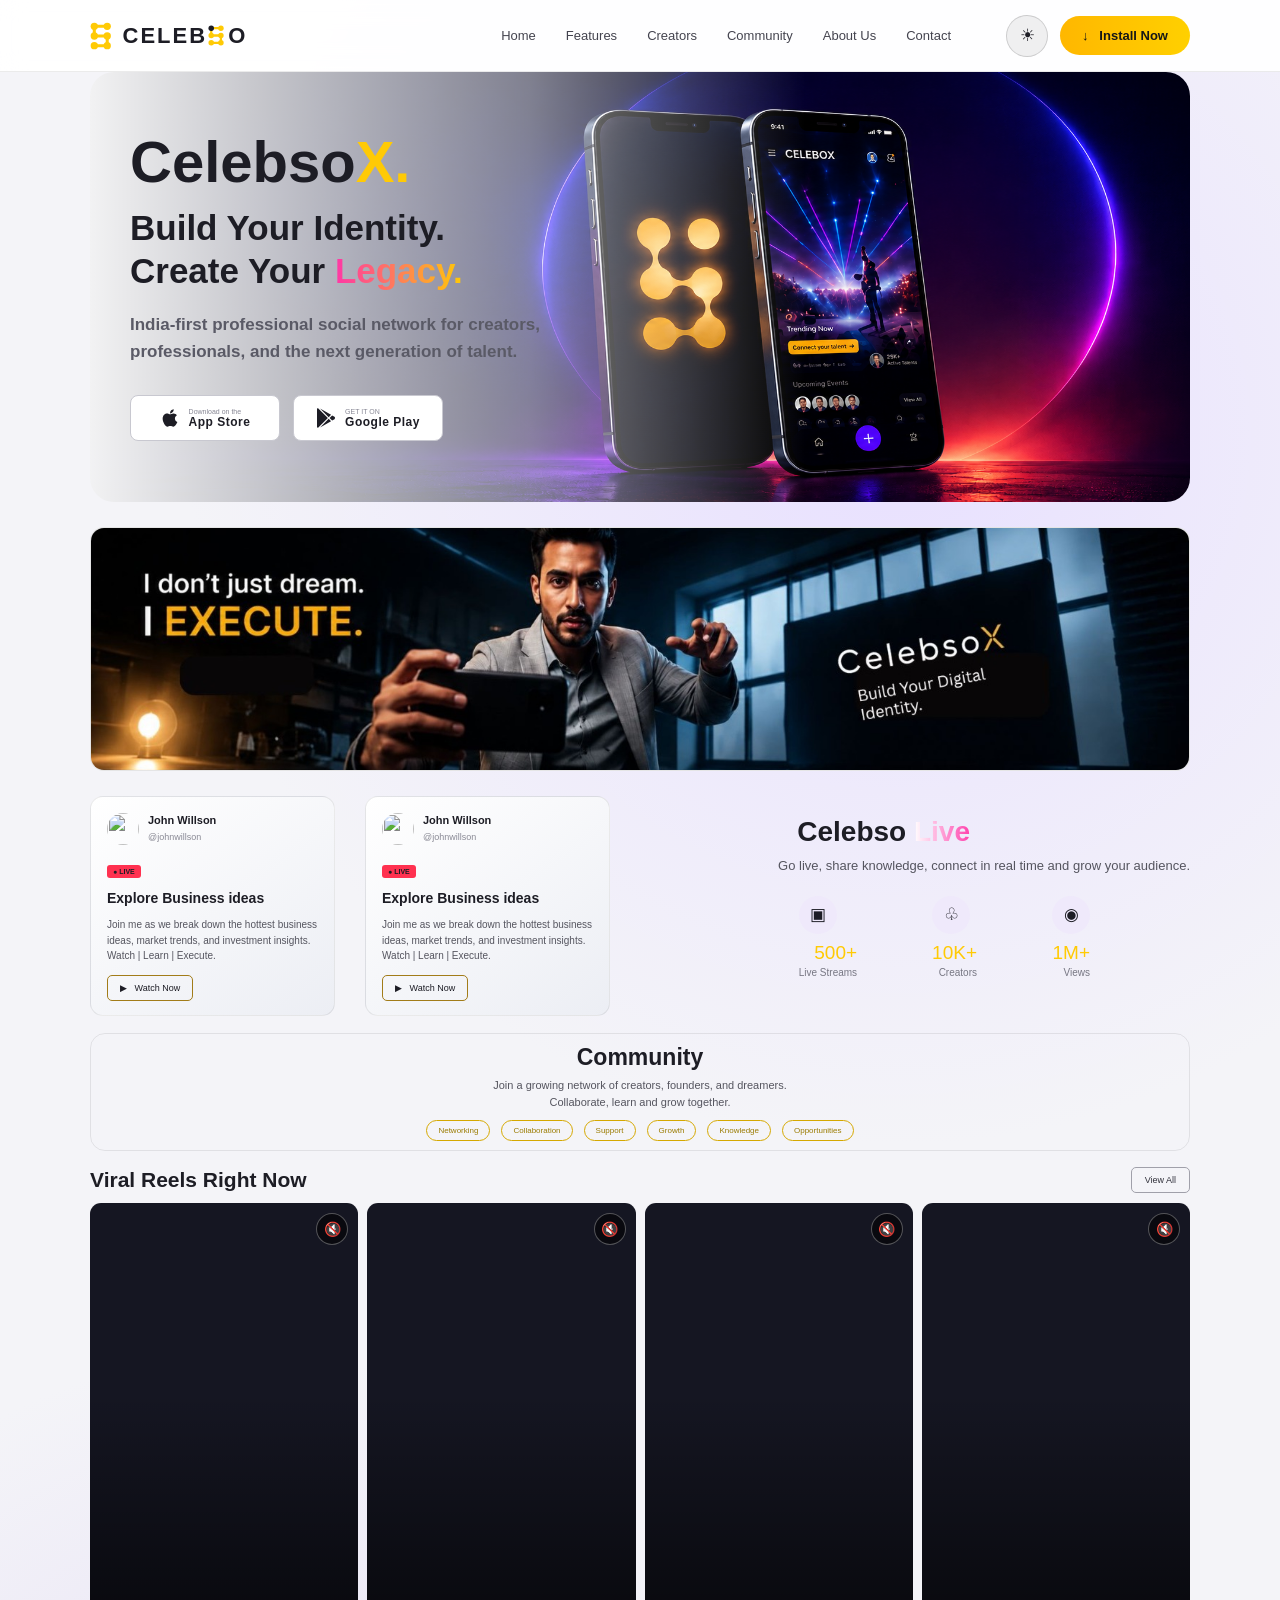
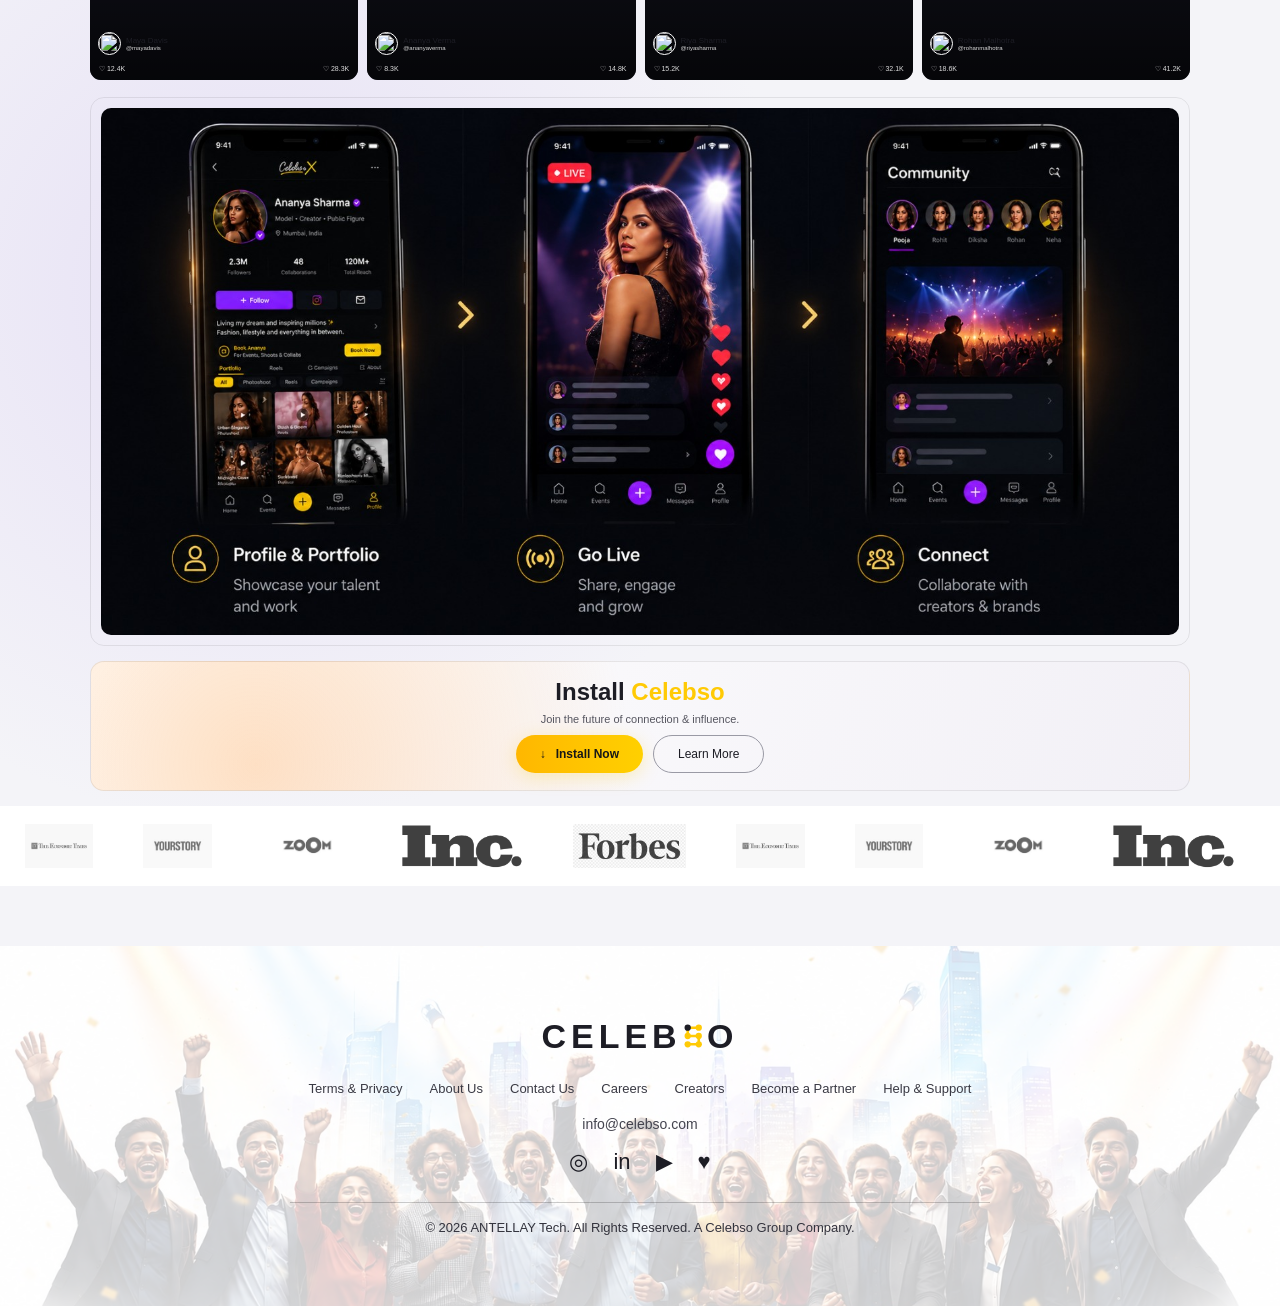
==== commit 4b821127: "Add video reels with mute controls, media marquee, view-all modal and mobile polish" ====
--- a/index.html
+++ b/index.html
@@ -59,6 +59,8 @@
         <a href="#">Contact</a>
     </nav>
 
+    <button class="theme-toggle" aria-label="Toggle theme">☀</button>
+
     <button class="install">↓ &nbsp; Install Now</button>
 
     <button class="nav-toggle" aria-label="Menu">
@@ -75,6 +77,7 @@
     <a href="#">Community</a>
     <a href="#">About Us</a>
     <a href="#">Contact</a>
+    <button class="theme-toggle">☀ &nbsp; Light / Dark</button>
     <button class="install">↓ &nbsp; Install Now</button>
 </nav>
 
@@ -84,12 +87,6 @@
 <!-- ================= HERO ================= -->
 
 <section class="hero reveal">
-
-<img
-    class="hero-image"
-    src="images/hero.png"
-    alt="Celebso Phones"
->
 
 <div class="hero-left">
 
@@ -98,13 +95,13 @@
     </h1>
 
     <h2 class="hero-heading">
-        Celebso is not an app.....<br>
-        It’s a <span>movement.</span>
+        Build Your Identity.<br>
+        Create Your <span>Legacy.</span>
     </h2>
 
     <p class="hero-text">
-        The ultimate space to connect, share, grow
-        and celebrate real talent.
+        India-first professional social network for creators,
+        professionals, and the next generation of talent.
     </p>
 
     <div class="stores">
@@ -176,6 +173,36 @@
 
 </div>
 
+<div class="live-card reveal">
+
+    <div class="creator">
+
+        <img
+        class="avatar"
+        src="https://i.pravatar.cc/100?img=12">
+
+        <div>
+            <strong>John Willson</strong>
+            <small>@johnwillson</small>
+        </div>
+
+    </div>
+
+    <div class="live-tag">● LIVE</div>
+
+    <h3>Explore Business ideas</h3>
+
+    <p>
+        Join me as we break down the hottest
+        business ideas, market trends, and
+        investment insights. Watch | Learn |
+        Execute.
+    </p>
+
+    <button class="watch">▶ &nbsp; Watch Now</button>
+
+</div>
+
 
 <div class="live-info reveal">
 
@@ -256,9 +283,9 @@
 <!-- REEL 1 -->
 <div class="reel reveal">
 
-<img src="https://images.unsplash.com/photo-1516321318423-f06f85e504b3?auto=format&fit=crop&w=500&q=80">
-
-<div class="play">▶</div>
+<video src="video/At%20Encubay%20we%20are%20reimagining%20how%20business%20is%20done%3B%20borderless%2C%20gender%20less%20and%20built%20on%20deep%20hu.mp4" autoplay muted loop playsinline></video>
+
+<button class="reel-mute" aria-label="Toggle sound">🔇</button>
 
 <div class="reel-user">
 <img src="https://i.pravatar.cc/100?img=47">
@@ -276,9 +303,69 @@
 <!-- REEL 2 -->
 <div class="reel reveal">
 
-<img src="https://images.unsplash.com/photo-1531058020387-3be344556be6?auto=format&fit=crop&w=500&q=80">
-
-<div class="play">▶</div>
+<video src="video/Underrated%20%E2%99%A0%EF%B8%8F%23laqshaykapoor.mp4" autoplay muted loop playsinline></video>
+
+<button class="reel-mute" aria-label="Toggle sound">🔇</button>
+
+<div class="reel-user">
+<img src="https://i.pravatar.cc/100?img=44">
+<span>Ananya Verma<small>@ananyaverma</small></span>
+</div>
+
+<div class="reel-stats">
+<span>♡ 8.3K</span>
+<span>♡ 14.8K</span>
+</div>
+
+</div>
+
+
+<!-- REEL 3 -->
+<div class="reel reveal">
+
+<video src="video/In%20tropical%20state%20of%20mind%20%F0%9F%92%9C%F0%9F%A6%8B%F0%9F%90%A0%F0%9F%8C%B4Outfit%20-%20%40labeladitihundia%20Featuring-%20Wild%20Flower%20Setwww.label.mp4" autoplay muted loop playsinline></video>
+
+<button class="reel-mute" aria-label="Toggle sound">🔇</button>
+
+<div class="reel-user">
+<img src="https://i.pravatar.cc/100?img=32">
+<span>Riya Sharma<small>@riyasharma</small></span>
+</div>
+
+<div class="reel-stats">
+<span>♡ 15.2K</span>
+<span>♡ 32.1K</span>
+</div>
+
+</div>
+
+
+<!-- REEL 4 -->
+<div class="reel reveal">
+
+<video src="video/WHAT.%20A.%20DAY!!Announced%20my%20upcoming%20show%20%23TheRevolutionaries%20and%20my%20debut%20movie%20%23KukuKiKundli%20To.mp4" autoplay muted loop playsinline></video>
+
+<button class="reel-mute" aria-label="Toggle sound">🔇</button>
+
+<div class="reel-user">
+<img src="https://i.pravatar.cc/100?img=59">
+<span>Rohan Malhotra<small>@rohanmalhotra</small></span>
+</div>
+
+<div class="reel-stats">
+<span>♡ 18.6K</span>
+<span>♡ 41.2K</span>
+</div>
+
+</div>
+
+
+<!-- REEL 5 -->
+<div class="reel extra reveal">
+
+<video src="video/Hot%20%26%20Happening%20!!%20Feel%20extra%20glamorous%20in%20this%20gorgeous%20ensemble%20%F0%9F%A4%8EFeaturing-%20Bomb%20Shell%20SetThi.mp4" autoplay muted loop playsinline></video>
+
+<button class="reel-mute" aria-label="Toggle sound">🔇</button>
 
 <div class="reel-user">
 <img src="https://i.pravatar.cc/100?img=11">
@@ -293,32 +380,12 @@
 </div>
 
 
-<!-- REEL 3 -->
-<div class="reel reveal">
-
-<img src="https://images.unsplash.com/photo-1506157786151-b8491531f063?auto=format&fit=crop&w=500&q=80">
-
-<div class="play">▶</div>
-
-<div class="reel-user">
-<img src="https://i.pravatar.cc/100?img=32">
-<span>Riya Sharma<small>@riyasharma</small></span>
-</div>
-
-<div class="reel-stats">
-<span>♡ 15.2K</span>
-<span>♡ 32.1K</span>
-</div>
-
-</div>
-
-
-<!-- REEL 4 -->
-<div class="reel reveal">
-
-<img src="https://images.unsplash.com/photo-1519389950473-47ba0277781c?auto=format&fit=crop&w=500&q=80">
-
-<div class="play">▶</div>
+<!-- REEL 6 -->
+<div class="reel extra reveal">
+
+<video src="video/My%20non-negotiables%20when%20hiring.mp4" autoplay muted loop playsinline></video>
+
+<button class="reel-mute" aria-label="Toggle sound">🔇</button>
 
 <div class="reel-user">
 <img src="https://i.pravatar.cc/100?img=13">
@@ -333,21 +400,21 @@
 </div>
 
 
-<!-- REEL 5 -->
-<div class="reel reveal">
-
-<img src="https://images.unsplash.com/photo-1556761175-5973dc0f32e7?auto=format&fit=crop&w=500&q=80">
-
-<div class="play">▶</div>
+<!-- REEL 7 -->
+<div class="reel extra reveal">
+
+<video src="video/What%20happens%20when%20you%20stop%20trying%20to%20make%20every%20minute%20productiveAt%20SUNROOOF%2C%20Fridays%20give%20the%20t.mp4" autoplay muted loop playsinline></video>
+
+<button class="reel-mute" aria-label="Toggle sound">🔇</button>
 
 <div class="reel-user">
-<img src="https://i.pravatar.cc/100?img=44">
-<span>Ananya Verma<small>@ananyaverma</small></span>
+<img src="https://i.pravatar.cc/100?img=12">
+<span>Neha Gupta<small>@nehagupta</small></span>
 </div>
 
 <div class="reel-stats">
-<span>♡ 8.3K</span>
-<span>♡ 14.8K</span>
+<span>♡ 11.9K</span>
+<span>♡ 25.6K</span>
 </div>
 
 </div>
@@ -356,44 +423,149 @@
 
 </section>
 
+<!-- ================= VIEW ALL MODAL ================= -->
+
+<div class="reels-modal" id="reelsModal">
+
+<div class="reels-modal-box">
+
+    <div class="reels-modal-head">
+        <h3>All Reels</h3>
+        <button class="reels-modal-close" aria-label="Close">✕</button>
+    </div>
+
+    <div class="reels-modal-grid">
+
+        <!-- M 1 -->
+        <div class="reel">
+        <video src="video/At%20Encubay%20we%20are%20reimagining%20how%20business%20is%20done%3B%20borderless%2C%20gender%20less%20and%20built%20on%20deep%20hu.mp4" autoplay muted loop playsinline></video>
+        <button class="reel-mute" aria-label="Toggle sound">🔇</button>
+        <div class="reel-user">
+        <img src="https://i.pravatar.cc/100?img=47">
+        <span>Maya Davis<small>@mayadavis</small></span>
+        </div>
+        <div class="reel-stats">
+        <span>♡ 12.4K</span>
+        <span>♡ 28.3K</span>
+        </div>
+        </div>
+
+        <!-- M 2 -->
+        <div class="reel">
+        <video src="video/Underrated%20%E2%99%A0%EF%B8%8F%23laqshaykapoor.mp4" autoplay muted loop playsinline></video>
+        <button class="reel-mute" aria-label="Toggle sound">🔇</button>
+        <div class="reel-user">
+        <img src="https://i.pravatar.cc/100?img=44">
+        <span>Ananya Verma<small>@ananyaverma</small></span>
+        </div>
+        <div class="reel-stats">
+        <span>♡ 8.3K</span>
+        <span>♡ 14.8K</span>
+        </div>
+        </div>
+
+        <!-- M 3 -->
+        <div class="reel">
+        <video src="video/In%20tropical%20state%20of%20mind%20%F0%9F%92%9C%F0%9F%A6%8B%F0%9F%90%A0%F0%9F%8C%B4Outfit%20-%20%40labeladitihundia%20Featuring-%20Wild%20Flower%20Setwww.label.mp4" autoplay muted loop playsinline></video>
+        <button class="reel-mute" aria-label="Toggle sound">🔇</button>
+        <div class="reel-user">
+        <img src="https://i.pravatar.cc/100?img=32">
+        <span>Riya Sharma<small>@riyasharma</small></span>
+        </div>
+        <div class="reel-stats">
+        <span>♡ 15.2K</span>
+        <span>♡ 32.1K</span>
+        </div>
+        </div>
+
+        <!-- M 4 -->
+        <div class="reel">
+        <video src="video/WHAT.%20A.%20DAY!!Announced%20my%20upcoming%20show%20%23TheRevolutionaries%20and%20my%20debut%20movie%20%23KukuKiKundli%20To.mp4" autoplay muted loop playsinline></video>
+        <button class="reel-mute" aria-label="Toggle sound">🔇</button>
+        <div class="reel-user">
+        <img src="https://i.pravatar.cc/100?img=59">
+        <span>Rohan Malhotra<small>@rohanmalhotra</small></span>
+        </div>
+        <div class="reel-stats">
+        <span>♡ 18.6K</span>
+        <span>♡ 41.2K</span>
+        </div>
+        </div>
+
+        <!-- M 5 -->
+        <div class="reel">
+        <video src="video/Hot%20%26%20Happening%20!!%20Feel%20extra%20glamorous%20in%20this%20gorgeous%20ensemble%20%F0%9F%A4%8EFeaturing-%20Bomb%20Shell%20SetThi.mp4" autoplay muted loop playsinline></video>
+        <button class="reel-mute" aria-label="Toggle sound">🔇</button>
+        <div class="reel-user">
+        <img src="https://i.pravatar.cc/100?img=11">
+        <span>Arjun Mehta<small>@arjunmehta</small></span>
+        </div>
+        <div class="reel-stats">
+        <span>♡ 9.6K</span>
+        <span>♡ 21.4K</span>
+        </div>
+        </div>
+
+        <!-- M 6 -->
+        <div class="reel">
+        <video src="video/My%20non-negotiables%20when%20hiring.mp4" autoplay muted loop playsinline></video>
+        <button class="reel-mute" aria-label="Toggle sound">🔇</button>
+        <div class="reel-user">
+        <img src="https://i.pravatar.cc/100?img=13">
+        <span>Karan Singh<small>@karansing</small></span>
+        </div>
+        <div class="reel-stats">
+        <span>♡ 15.2K</span>
+        <span>♡ 32.7K</span>
+        </div>
+        </div>
+
+        <!-- M 7 -->
+        <div class="reel">
+        <video src="video/What%20happens%20when%20you%20stop%20trying%20to%20make%20every%20minute%20productiveAt%20SUNROOOF%2C%20Fridays%20give%20the%20t.mp4" autoplay muted loop playsinline></video>
+        <button class="reel-mute" aria-label="Toggle sound">🔇</button>
+        <div class="reel-user">
+        <img src="https://i.pravatar.cc/100?img=12">
+        <span>Neha Gupta<small>@nehagupta</small></span>
+        </div>
+        <div class="reel-stats">
+        <span>♡ 11.9K</span>
+        <span>♡ 25.6K</span>
+        </div>
+        </div>
+
+    </div>
+
+</div>
+
+</div>
+
 
 <!-- ================= STEPS ================= -->
 
 <section class="steps reveal">
 
-<div class="step">
-
-<div class="step-icon">♙</div>
+<img class="steps-image" src="images/steps.jpg" alt="Steps">
+
+</section>
+
+
+<!-- ================= INSTALL ================= -->
+
+<section class="download reveal">
 
 <div>
-<h3>Create Profile</h3>
-<p>Build your profile and<br>showcase your talent.</p>
-</div>
-
-</div>
-
-<div class="arrow">⟶</div>
-
-<div class="step">
-
-<div class="step-icon">◉</div>
-
-<div>
-<h3>Go Live</h3>
-<p>Go live, interact and<br>grow your audience.</p>
-</div>
-
-</div>
-
-<div class="arrow">⟶</div>
-
-<div class="step">
-
-<div class="step-icon">☆</div>
-
-<div>
-<h3>Shine</h3>
-<p>Get discovered and<br>shine like a star.</p>
+
+<h2>Install <span>Celebso</span></h2>
+
+<p>Join the future of connection & influence.</p>
+
+<div class="download-buttons">
+
+<button class="install">↓ &nbsp; Install Now</button>
+
+<button class="learn">Learn More</button>
+
 </div>
 
 </div>
@@ -401,36 +573,6 @@
 </section>
 
 
-<!-- ================= INSTALL ================= -->
-
-<section class="download reveal">
-
-<div>
-
-<h2>Install <span>Celebso</span></h2>
-
-<p>Join the future of connection & influence.</p>
-
-<div class="download-buttons">
-
-<button class="install">↓ &nbsp; Install Now</button>
-
-<button class="learn">Learn More</button>
-
-</div>
-
-</div>
-
-
-<div class="qr">
-
-<img src="https://api.qrserver.com/v1/create-qr-code/?size=200x200&data=https://example.com">
-
-</div>
-
-</section>
-
-
 </main>
 
 
@@ -438,48 +580,41 @@
 
 <div class="media">
 
-<div class="media-logo">
-
-    <svg class="main-icon" viewBox="0 0 100 130" xmlns="http://www.w3.org/2000/svg">
-        <line class="link" x1="80" y1="20" x2="20" y2="20" />
-        <line class="link" x1="20" y1="20" x2="20" y2="65" />
-        <line class="link" x1="20" y1="65" x2="80" y2="65" />
-        <line class="link" x1="80" y1="65" x2="80" y2="110" />
-        <line class="link" x1="80" y1="110" x2="20" y2="110" />
-        <circle class="node" cx="20" cy="20" r="17" />
-        <circle class="node" cx="80" cy="20" r="17" />
-        <circle class="node" cx="20" cy="65" r="17" />
-        <circle class="node" cx="80" cy="65" r="17" />
-        <circle class="node" cx="20" cy="110" r="17" />
-        <circle class="node" cx="80" cy="110" r="17" />
-    </svg>
-
-    <div class="logo-text">
-        CELEB
-        <svg class="mini-icon" viewBox="0 0 100 130" xmlns="http://www.w3.org/2000/svg">
-            <line class="link" x1="80" y1="20" x2="20" y2="20" />
-            <line class="link" x1="20" y1="20" x2="20" y2="65" />
-            <line class="link" x1="20" y1="65" x2="80" y2="65" />
-            <line class="link" x1="80" y1="65" x2="80" y2="110" />
-            <line class="link" x1="80" y1="110" x2="20" y2="110" />
-            <circle class="node-white" cx="20" cy="20" r="17" />
-            <circle class="node" cx="80" cy="20" r="17" />
-            <circle class="node" cx="20" cy="65" r="17" />
-            <circle class="node" cx="80" cy="65" r="17" />
-            <circle class="node" cx="20" cy="110" r="17" />
-            <circle class="node" cx="80" cy="110" r="17" />
-        </svg>
-        O
-    </div>
-
-</div>
-
-<strong class="red">Entrepreneur</strong>
-<strong>Inc<span class="red">.</span></strong>
-<strong class="red">YOURSTORY</strong>
-<strong class="red">ZOOM</strong>
-<strong>THE ECONOMIC TIMES</strong>
-<strong class="red">आज तक</strong>
+<div class="media-track">
+
+    <div class="media-set">
+        <img src="images/WhatsApp%20Image%202026-08-15%20at%2011.42.57%20AM.jpeg" alt="Media Logo">
+        <img src="images/WhatsApp%20Image%202026-08-15%20at%2011.42.57%20AM%20(1).jpeg" alt="Media Logo">
+        <img src="images/WhatsApp%20Image%202026-08-15%20at%2011.42.57%20AM%20(2).jpeg" alt="Media Logo">
+        <img src="images/WhatsApp%20Image%202026-08-15%20at%2011.42.57%20AM%20(3).jpeg" alt="Media Logo">
+        <img src="images/WhatsApp%20Image%202026-08-15%20at%2011.42.57%20AM%20(4).jpeg" alt="Media Logo">
+    </div>
+
+    <div class="media-set">
+        <img src="images/WhatsApp%20Image%202026-08-15%20at%2011.42.57%20AM.jpeg" alt="Media Logo">
+        <img src="images/WhatsApp%20Image%202026-08-15%20at%2011.42.57%20AM%20(1).jpeg" alt="Media Logo">
+        <img src="images/WhatsApp%20Image%202026-08-15%20at%2011.42.57%20AM%20(2).jpeg" alt="Media Logo">
+        <img src="images/WhatsApp%20Image%202026-08-15%20at%2011.42.57%20AM%20(3).jpeg" alt="Media Logo">
+        <img src="images/WhatsApp%20Image%202026-08-15%20at%2011.42.57%20AM%20(4).jpeg" alt="Media Logo">
+    </div>
+
+    <div class="media-set">
+        <img src="images/WhatsApp%20Image%202026-08-15%20at%2011.42.57%20AM.jpeg" alt="Media Logo">
+        <img src="images/WhatsApp%20Image%202026-08-15%20at%2011.42.57%20AM%20(1).jpeg" alt="Media Logo">
+        <img src="images/WhatsApp%20Image%202026-08-15%20at%2011.42.57%20AM%20(2).jpeg" alt="Media Logo">
+        <img src="images/WhatsApp%20Image%202026-08-15%20at%2011.42.57%20AM%20(3).jpeg" alt="Media Logo">
+        <img src="images/WhatsApp%20Image%202026-08-15%20at%2011.42.57%20AM%20(4).jpeg" alt="Media Logo">
+    </div>
+
+    <div class="media-set">
+        <img src="images/WhatsApp%20Image%202026-08-15%20at%2011.42.57%20AM.jpeg" alt="Media Logo">
+        <img src="images/WhatsApp%20Image%202026-08-15%20at%2011.42.57%20AM%20(1).jpeg" alt="Media Logo">
+        <img src="images/WhatsApp%20Image%202026-08-15%20at%2011.42.57%20AM%20(2).jpeg" alt="Media Logo">
+        <img src="images/WhatsApp%20Image%202026-08-15%20at%2011.42.57%20AM%20(3).jpeg" alt="Media Logo">
+        <img src="images/WhatsApp%20Image%202026-08-15%20at%2011.42.57%20AM%20(4).jpeg" alt="Media Logo">
+    </div>
+
+</div>
 
 </div>
 
@@ -488,53 +623,64 @@
 
 <footer>
 
-<div class="footer-logo">
-
-    <div class="logo-text">
-        CELEB
-        <svg class="mini-icon" viewBox="0 0 100 130" xmlns="http://www.w3.org/2000/svg">
-            <line class="link" x1="80" y1="20" x2="20" y2="20" />
-            <line class="link" x1="20" y1="20" x2="20" y2="65" />
-            <line class="link" x1="20" y1="65" x2="80" y2="65" />
-            <line class="link" x1="80" y1="65" x2="80" y2="110" />
-            <line class="link" x1="80" y1="110" x2="20" y2="110" />
-            <circle class="node-white" cx="20" cy="20" r="17" />
-            <circle class="node" cx="80" cy="20" r="17" />
-            <circle class="node" cx="20" cy="65" r="17" />
-            <circle class="node" cx="80" cy="65" r="17" />
-            <circle class="node" cx="20" cy="110" r="17" />
-            <circle class="node" cx="80" cy="110" r="17" />
-        </svg>
-        O
-    </div>
-
-</div>
-
-<div class="footer-menu">
-
-<a href="#">Terms & Privacy</a>
-<a href="#">About Us</a>
-<a href="#">Contact Us</a>
-<a href="#">Careers</a>
-<a href="#">Creators</a>
-<a href="#">Become a Partner</a>
-<a href="#">Help & Support</a>
-
-</div>
-
-<div class="email">
-info@celebso.com
-</div>
-
-<div class="social">
-<span>◎</span>
-<span>in</span>
-<span>▶</span>
-<span>♥</span>
-</div>
-
-<div class="copy">
-© 2025 Celebso. All rights reserved.
+<div class="footer-hero">
+
+    <img class="footer-hero-dark" src="images/footer-dark.jpg" alt="Celebso">
+    <img class="footer-hero-light" src="images/footer-light.jpg" alt="Celebso">
+
+    <div class="footer-text">
+
+        <div class="footer-logo">
+
+            <div class="logo-text">
+                CELEB
+                <svg class="mini-icon" viewBox="0 0 100 130" xmlns="http://www.w3.org/2000/svg">
+                    <line class="link" x1="80" y1="20" x2="20" y2="20" />
+                    <line class="link" x1="20" y1="20" x2="20" y2="65" />
+                    <line class="link" x1="20" y1="65" x2="80" y2="65" />
+                    <line class="link" x1="80" y1="65" x2="80" y2="110" />
+                    <line class="link" x1="80" y1="110" x2="20" y2="110" />
+                    <circle class="node-white" cx="20" cy="20" r="17" />
+                    <circle class="node" cx="80" cy="20" r="17" />
+                    <circle class="node" cx="20" cy="65" r="17" />
+                    <circle class="node" cx="80" cy="65" r="17" />
+                    <circle class="node" cx="20" cy="110" r="17" />
+                    <circle class="node" cx="80" cy="110" r="17" />
+                </svg>
+                O
+            </div>
+
+        </div>
+
+        <div class="footer-menu">
+
+            <a href="#">Terms & Privacy</a>
+            <a href="#">About Us</a>
+            <a href="#">Contact Us</a>
+            <a href="#">Careers</a>
+            <a href="#">Creators</a>
+            <a href="#">Become a Partner</a>
+            <a href="#">Help & Support</a>
+
+        </div>
+
+        <div class="email">
+        info@celebso.com
+        </div>
+
+        <div class="social">
+        <span>◎</span>
+        <span>in</span>
+        <span>▶</span>
+        <span>♥</span>
+        </div>
+
+        <div class="copy">
+        © 2026 ANTELLAY Tech. All Rights Reserved. A Celebso Group Company.
+        </div>
+
+    </div>
+
 </div>
 
 </footer>
--- a/css/style.css
+++ b/css/style.css
@@ -153,6 +153,42 @@
     box-shadow:0 6px 20px rgba(255,202,5,.35);
 }
 
+.theme-toggle{
+    width:42px;
+    height:42px;
+    border-radius:50%;
+    background:rgba(255,255,255,.08);
+    border:1px solid rgba(255,255,255,.18);
+    color:#fff;
+    font-size:17px;
+    line-height:1;
+    cursor:pointer;
+    margin-right:12px;
+    transition:.25s;
+    display:flex;
+    align-items:center;
+    justify-content:center;
+}
+
+.theme-toggle:hover{
+    border-color:#ffca05;
+    color:#ffca05;
+    transform:rotate(20deg);
+}
+
+.navbar .theme-toggle .theme-label{
+    display:none;
+}
+
+.navbar .theme-toggle .theme-icon{
+    font-size:17px;
+    line-height:1;
+}
+
+.mobile-menu .theme-toggle .theme-label{
+    font-size:14px;
+}
+
 .nav-toggle{
     display:none;
     width:42px;
@@ -192,29 +228,41 @@
     display:none;
     flex-direction:column;
     gap:6px;
-    padding:14px 20px 18px;
+    padding:12px 16px 16px;
     background:rgba(10,11,24,.98);
     border-bottom:1px solid rgba(255,255,255,.1);
     position:sticky;
-    top:72px;
+    top:60px;
     z-index:99;
 }
 
 .mobile-menu a{
     font-size:15px;
     color:#d5d5dd;
-    padding:12px 14px;
+    padding:13px 14px;
     border-radius:10px;
     transition:.2s;
+    border:1px solid transparent;
 }
 
 .mobile-menu a:hover{
     background:rgba(255,202,5,.12);
     color:#ffca05;
+    border-color:rgba(255,202,5,.25);
 }
 
 .mobile-menu .install{
     margin-top:8px;
+}
+
+.mobile-menu .theme-toggle{
+    width:100%;
+    height:46px;
+    border-radius:10px;
+    margin:8px 0 0;
+    font-size:14px;
+    justify-content:center;
+    gap:8px;
 }
 
 .mobile-menu.open{
@@ -227,8 +275,12 @@
     height:430px;
     position:relative;
     background:
-        linear-gradient(90deg,rgba(7,8,18,.88) 0%,rgba(7,8,18,.45) 55%,rgba(7,8,18,.05) 100%);
-    border-radius:14px;
+        linear-gradient(90deg,rgba(7,8,18,.95) 0%,rgba(7,8,18,.5) 40%,rgba(7,8,18,0) 65%),
+        url("../images/ChatGPT Image Aug 17, 2026, 09_40_12 AM.png");
+    background-size:auto 100%;
+    background-position:right center;
+    background-repeat:no-repeat;
+    border-radius:24px;
     overflow:hidden;
     display:flex;
     align-items:center;
@@ -243,19 +295,6 @@
     min-width:380px;
 }
 
-.hero-image{
-    position:absolute;
-    right:0;
-    top:0;
-    height:100%;
-    width:auto;
-    max-width:58%;
-    object-fit:contain;
-    z-index:1;
-    animation:floatIn 1s ease both .15s;
-    mix-blend-mode:lighten;
-}
-
 @keyframes floatIn{
     from{
         opacity:0;
@@ -269,7 +308,7 @@
 
 .hero-title{
     font-size:58px;
-    font-weight:400;
+    font-weight:700;
     line-height:1;
     margin-bottom:15px;
 }
@@ -280,6 +319,7 @@
 
 .hero-heading{
     font-size:35px;
+    font-weight:700;
     line-height:1.25;
     margin-bottom:18px;
 }
@@ -291,9 +331,10 @@
 }
 
 .hero-text{
-    width:460px;
+    width:520px;
     color:#c9c9d1;
     font-size:17px;
+    font-weight:600;
     line-height:1.6;
     margin-bottom:30px;
 }
@@ -371,7 +412,7 @@
 
 .live{
     display:grid;
-    grid-template-columns:245px 1fr;
+    grid-template-columns:245px 245px 1fr;
     gap:30px;
     margin-bottom:17px;
 }
@@ -448,11 +489,13 @@
 
 .live-info{
     padding-top:20px;
+    text-align:right;
 }
 
 .live-info h2{
     font-size:28px;
     margin-bottom:8px;
+    padding-right:220px;
 }
 
 .live-info h2 span{
@@ -470,7 +513,9 @@
 
 .stats{
     display:flex;
+    justify-content:flex-end;
     gap:75px;
+    padding-right:100px;
 }
 
 .stat-icon{
@@ -564,23 +609,39 @@
 
 .reels{
     display:grid;
-    grid-template-columns:repeat(5,1fr);
+    grid-template-columns:repeat(4,1fr);
     gap:9px;
     margin-bottom:17px;
 }
 
 .reel{
-    height:168px;
+    aspect-ratio:9/16;
     position:relative;
     overflow:hidden;
     border-radius:11px;
     background:#151622;
 }
 
+.reel.extra{
+    display:none;
+}
+
+.reels.show-all .reel.extra{
+    display:block;
+}
+
 .reel>img{
     width:100%;
     height:100%;
     object-fit:cover;
+}
+
+.reel video{
+    width:100%;
+    height:100%;
+    object-fit:cover;
+    display:block;
+    background:#151622;
 }
 
 .reel:after{
@@ -588,6 +649,31 @@
     position:absolute;
     inset:0;
     background:linear-gradient(transparent 40%,rgba(0,0,0,.75));
+}
+
+.reel-mute{
+    position:absolute;
+    z-index:6;
+    top:10px;
+    right:10px;
+    width:32px;
+    height:32px;
+    border-radius:50%;
+    background:rgba(0,0,0,.55);
+    border:1px solid rgba(255,255,255,.3);
+    color:#fff;
+    font-size:14px;
+    line-height:1;
+    cursor:pointer;
+    display:flex;
+    align-items:center;
+    justify-content:center;
+    transition:.25s;
+}
+
+.reel-mute:hover{
+    border-color:#ffca05;
+    background:rgba(0,0,0,.75);
 }
 
 .play{
@@ -648,14 +734,18 @@
 /* ================= STEPS ================= */
 
 .steps{
-    height:87px;
     border:1px solid rgba(255,255,255,.1);
     border-radius:14px;
-    display:flex;
-    align-items:center;
-    justify-content:space-around;
+    overflow:hidden;
     margin-bottom:15px;
-    padding:10px 20px;
+    padding:10px;
+}
+
+.steps-image{
+    width:100%;
+    display:block;
+    object-fit:cover;
+    border-radius:10px;
 }
 
 .step{
@@ -714,7 +804,8 @@
     position:relative;
     display:flex;
     align-items:center;
-    padding-left:270px;
+    justify-content:center;
+    text-align:center;
     margin-bottom:15px;
 }
 
@@ -735,6 +826,7 @@
 
 .download-buttons{
     display:flex;
+    justify-content:center;
     gap:10px;
 }
 
@@ -772,87 +864,58 @@
     color:#ffca05;
 }
 
-.qr{
-    width:90px;
-    height:90px;
-    position:absolute;
-    right:105px;
-    top:19px;
-    background:white;
-    padding:5px;
-}
-
-.qr img{
-    width:100%;
-    height:100%;
-}
-
 /* ================= MEDIA ================= */
 
 .media{
     width:100%;
-    height:70px;
+    height:80px;
     background:#fff;
-    color:#222;
-    display:flex;
-    align-items:center;
-    justify-content:center;
+    overflow:hidden;
+    margin-bottom:60px;
+    display:flex;
+    align-items:center;
+}
+
+.media-track{
+    display:flex;
+    width:max-content;
+    animation:mediaScroll 22s linear infinite;
+}
+
+.media:hover .media-track{
+    animation-play-state:paused;
+}
+
+@keyframes mediaScroll{
+    from{
+        transform:translateX(0);
+    }
+    to{
+        transform:translateX(-50%);
+    }
+}
+
+.media-set{
+    display:flex;
+    align-items:center;
     gap:50px;
-    overflow:hidden;
-    padding:0 40px;
-    flex-wrap:wrap;
-}
-
-.media .media-logo{
-    display:flex;
-    align-items:center;
-    gap:8px;
-}
-
-.media .media-logo .main-icon{
-    height:26px;
+    padding:0 25px;
+    flex-shrink:0;
+}
+
+.media-set img{
+    height:44px;
     width:auto;
-}
-
-.media .media-logo .logo-text{
-    display:flex;
-    align-items:center;
-    font-family:'Montserrat',Arial,sans-serif;
-    font-size:17px;
-    font-weight:800;
-    letter-spacing:.08em;
-    color:#222;
-}
-
-.media .media-logo .mini-icon{
-    height:16px;
-    width:auto;
-    margin:0 4px 0 1px;
-}
-
-.media .media-logo .link{
-    stroke:#F2AF14;
-    stroke-width:14;
-    stroke-linecap:round;
-}
-
-.media .media-logo .node{
-    fill:#F2AF14;
-}
-
-.media .media-logo .node-white{
-    fill:#222;
-}
-
-.media strong{
-    font-size:15px;
-    font-weight:700;
-    letter-spacing:1px;
-    white-space:nowrap;
-}
-
-.media .red{
-    color:#d7222d;
+    object-fit:contain;
+    flex-shrink:0;
+    filter:grayscale(100%);
+    opacity:.75;
+    transition:.3s;
+}
+
+.media-set img:hover{
+    filter:grayscale(0%);
+    opacity:1;
 }
 
 /* ================= FOOTER ================= */
@@ -860,7 +923,95 @@
 footer{
     background:#090a13;
     text-align:center;
-    padding:34px 20px 20px;
+    padding:0;
+}
+
+.footer-hero{
+    position:relative;
+    width:100%;
+    margin:0 auto;
+    overflow:hidden;
+    box-shadow:0 -12px 40px rgba(0,0,0,.35);
+}
+
+.footer-hero img{
+    width:100%;
+    height:auto;
+    max-height:360px;
+    display:block;
+    object-fit:cover;
+}
+
+.footer-hero .footer-hero-dark{
+    display:block;
+}
+
+.footer-hero .footer-hero-light{
+    display:none;
+}
+
+@media(prefers-color-scheme:light){
+    .footer-hero .footer-hero-dark{
+        display:none;
+    }
+
+    .footer-hero .footer-hero-light{
+        display:block;
+    }
+}
+
+body.light .footer-hero .footer-hero-dark{
+    display:none;
+}
+
+body.light .footer-hero .footer-hero-light{
+    display:block;
+}
+
+body.light .footer-hero{
+    box-shadow:none;
+}
+
+body.light .footer-text{
+    background:rgba(255,255,255,.8);
+    color:#1d1d25;
+}
+
+body.light .footer-logo .node-white{
+    fill:#1d1d25;
+}
+
+body.light .footer-menu a{
+    color:#3a3a44;
+}
+
+body.light .footer-menu a:hover{
+    color:#b8860b;
+}
+
+body.light .email{
+    color:#44444f;
+}
+
+body.light .social{
+    color:#1d1d25;
+}
+
+body.light .copy{
+    color:#33333d;
+    border-top:1px solid rgba(0,0,0,.2);
+}
+
+.footer-text{
+    position:absolute;
+    inset:0;
+    display:flex;
+    flex-direction:column;
+    align-items:center;
+    justify-content:center;
+    padding:30px 20px;
+    background:rgba(7,8,18,.45);
+    color:#ffffff;
 }
 
 .footer-logo{
@@ -868,9 +1019,9 @@
     align-items:center;
     justify-content:center;
     gap:11px;
-    font-size:26px;
+    font-size:34px;
     font-weight:800;
-    letter-spacing:4px;
+    letter-spacing:5px;
     margin-bottom:25px;
 }
 
@@ -917,13 +1068,18 @@
 }
 
 .footer-menu a{
-    font-size:9px;
-    color:#aaaab3;
+    font-size:13px;
+    color:#cfcfd8;
+    transition:color .25s;
+}
+
+.footer-menu a:hover{
+    color:#ffca05;
 }
 
 .email{
-    color:#aaa;
-    font-size:10px;
+    color:#c9c9d1;
+    font-size:14px;
     margin-bottom:17px;
 }
 
@@ -931,13 +1087,130 @@
     display:flex;
     justify-content:center;
     gap:25px;
-    font-size:17px;
+    font-size:22px;
     margin-bottom:17px;
+    color:#fff;
 }
 
 .copy{
-    color:#777;
-    font-size:9px;
+    color:#e6e6ee;
+    font-size:13px;
+    border-top:1px solid rgba(255,255,255,.3);
+    padding-top:17px;
+    margin-top:10px;
+    width:100%;
+    max-width:700px;
+}
+
+/* ================= VIEW ALL MODAL ================= */
+
+.reels-modal{
+    position:fixed;
+    inset:0;
+    z-index:200;
+    display:none;
+    align-items:center;
+    justify-content:center;
+    background:rgba(7,8,18,.85);
+    backdrop-filter:blur(6px);
+    -webkit-backdrop-filter:blur(6px);
+    padding:20px;
+}
+
+.reels-modal.open{
+    display:flex;
+}
+
+.reels-modal-box{
+    width:100%;
+    max-width:900px;
+    max-height:88vh;
+    overflow-y:auto;
+    background:#0e0f1c;
+    border:1px solid rgba(255,255,255,.12);
+    border-radius:18px;
+    padding:20px;
+    animation:modalIn .35s ease;
+}
+
+@keyframes modalIn{
+    from{
+        opacity:0;
+        transform:scale(.92) translateY(20px);
+    }
+    to{
+        opacity:1;
+        transform:scale(1) translateY(0);
+    }
+}
+
+.reels-modal-head{
+    display:flex;
+    align-items:center;
+    justify-content:space-between;
+    margin-bottom:16px;
+}
+
+.reels-modal-head h3{
+    font-size:20px;
+}
+
+.reels-modal-close{
+    width:36px;
+    height:36px;
+    border-radius:50%;
+    border:1px solid rgba(255,255,255,.2);
+    background:rgba(255,255,255,.08);
+    color:#fff;
+    font-size:14px;
+    cursor:pointer;
+    transition:.25s;
+    display:flex;
+    align-items:center;
+    justify-content:center;
+}
+
+.reels-modal-close:hover{
+    border-color:#ffca05;
+    color:#ffca05;
+    transform:rotate(90deg);
+}
+
+.reels-modal-grid{
+    display:grid;
+    grid-template-columns:repeat(4,1fr);
+    gap:10px;
+}
+
+.reels-modal-grid .reel{
+    aspect-ratio:9/16;
+}
+
+@media(max-width:700px){
+    .reels-modal-grid{
+        grid-template-columns:repeat(2,1fr);
+    }
+}
+
+@media(max-width:400px){
+    .reels-modal-grid{
+        grid-template-columns:1fr;
+    }
+}
+
+body.light .reels-modal{
+    background:rgba(244,244,248,.85);
+}
+
+body.light .reels-modal-box{
+    background:#ffffff;
+    border-color:rgba(0,0,0,.1);
+}
+
+body.light .reels-modal-close{
+    border-color:rgba(0,0,0,.15);
+    background:rgba(0,0,0,.06);
+    color:#1d1d25;
 }
 
 /* ================= SCROLL REVEAL ================= */
@@ -1018,30 +1291,30 @@
 
     .container,
     .nav-inner{
-        width:92%;
+        width:94%;
     }
 
     .navbar{
         height:auto;
-        min-height:64px;
+        min-height:60px;
     }
 
     .nav-inner{
         flex-wrap:wrap;
-        padding:10px 0;
-        gap:10px;
+        padding:8px 0;
+        gap:8px;
     }
 
     .logo{
-        font-size:19px;
+        font-size:18px;
     }
 
     .logo .main-icon{
-        height:24px;
+        height:23px;
     }
 
     .logo .logo-text .mini-icon{
-        height:18px;
+        height:17px;
     }
 
     .menu{
@@ -1062,80 +1335,95 @@
         min-height:0;
         width:100vw;
         margin-left:calc((100vw - 100%) / -2);
-        padding:40px 18px;
-        text-align:left;
+        padding:52px 20px;
+        text-align:center;
         align-items:center;
+        justify-content:center;
         flex-direction:column;
-        overflow:visible;
         border-radius:0;
+        background:
+            linear-gradient(180deg,rgba(7,8,18,.9) 0%,rgba(7,8,18,.82) 100%),
+            url("../images/ChatGPT Image Aug 17, 2026, 09_40_12 AM.png");
+        background-size:cover;
+        background-position:center;
+        box-shadow:inset 0 -60px 80px -30px #070812;
     }
 
     .hero-left{
         padding-left:0;
         min-width:0;
-        order:1;
         width:100%;
         flex:none;
     }
 
-    .hero-image{
-        position:static;
+    .hero-title{
+        font-size:44px;
+        margin-bottom:12px;
+    }
+
+    .hero-heading{
+        font-size:26px;
+        margin-bottom:14px;
+    }
+
+    .hero-text{
         width:100%;
-        max-width:280px;
-        height:auto;
-        margin:24px auto 0;
-        display:block;
-        order:2;
-        filter:drop-shadow(0 18px 40px rgba(140,60,255,.45));
-    }
-
-    .hero-title{
-        font-size:48px;
-    }
-
-    .hero-heading{
-        font-size:30px;
-    }
-
-    .hero-text{
-        margin-left:0;
-        margin-right:0;
+        max-width:440px;
+        margin:0 auto 24px;
+        font-size:15px;
+        line-height:1.6;
     }
 
     .stores{
-        justify-content:flex-start;
+        justify-content:center;
         flex-wrap:wrap;
+        gap:11px;
+    }
+
+    .store{
+        width:150px;
     }
 
     .live{
         grid-template-columns:1fr;
+        gap:14px;
+        margin-bottom:14px;
+    }
+
+    .live-card{
+        height:auto;
+        padding:18px;
     }
 
     .live-info{
         text-align:center;
+        padding-top:10px;
+    }
+
+    .live-info h2{
+        font-size:26px;
+        padding-right:0;
     }
 
     .stats{
         justify-content:center;
-        gap:40px;
-        padding-bottom:20px;
+        gap:30px;
+        padding-right:0;
+        padding-bottom:10px;
     }
 
     .reels{
         grid-template-columns:repeat(3,1fr);
-    }
-
-    .reel:nth-child(4),
-    .reel:nth-child(5){
+        gap:8px;
+    }
+
+    .reel:nth-child(4){
         display:none;
     }
 
     .steps{
-        height:auto;
-        flex-direction:column;
-        align-items:flex-start;
-        padding:20px;
-        gap:18px;
+        padding:10px;
+        gap:0;
     }
 
     .arrow{
@@ -1143,7 +1431,7 @@
     }
 
     .download{
-        padding:25px;
+        padding:28px 20px;
         height:auto;
         flex-direction:column;
         align-items:center;
@@ -1153,28 +1441,53 @@
 
     .download-buttons{
         justify-content:center;
-    }
-
-    .qr{
-        position:static;
-        width:80px;
-        height:80px;
-        margin:15px auto 0;
+        flex-wrap:wrap;
     }
 
     .media{
         margin-left:0;
         justify-content:flex-start;
-        padding:15px 20px;
+        padding:15px 0;
         gap:22px;
         height:auto;
     }
+
+    .media-set{
+        gap:22px;
+    }
+
+    .media-set img{
+        height:34px;
+    }
+
+    .footer-text{
+        padding:24px 16px;
+    }
+
+    .footer-logo{
+        font-size:26px;
+        margin-bottom:18px;
+    }
+
+    .footer-menu{
+        gap:14px 20px;
+        margin-bottom:16px;
+    }
+
+    .social{
+        gap:20px;
+        font-size:20px;
+    }
 }
 
 @media(max-width:550px){
 
     .container{
-        padding:0 4px;
+        padding:0 10px;
+    }
+
+    .hero{
+        padding:44px 18px;
     }
 
     .hero-title{
@@ -1182,17 +1495,16 @@
     }
 
     .hero-heading{
-        font-size:24px;
+        font-size:23px;
     }
 
     .hero-text{
-        width:100%;
         font-size:14px;
     }
 
     .store{
-        width:140px;
-        height:44px;
+        width:47%;
+        height:46px;
     }
 
     .store .stext strong{
@@ -1205,15 +1517,15 @@
 
     .banner{
         aspect-ratio:2108/468;
-        margin-bottom:18px;
+        margin-bottom:16px;
     }
 
     .live{
-        gap:20px;
+        gap:16px;
     }
 
     .live-card{
-        padding:20px;
+        padding:18px;
     }
 
     .community{
@@ -1227,6 +1539,7 @@
 
     .tags{
         flex-wrap:wrap;
+        gap:8px;
     }
 
     .reel-heading h2{
@@ -1235,15 +1548,16 @@
 
     .reels{
         grid-template-columns:repeat(2,1fr);
-        gap:8px;
-    }
-
-    .reel:nth-child(3){
+        gap:9px;
+    }
+
+    .reel:nth-child(3),
+    .reel:nth-child(4){
         display:none;
     }
 
     .reel{
-        height:190px;
+        aspect-ratio:9/16;
     }
 
     .stats{
@@ -1264,10 +1578,6 @@
         height:auto;
     }
 
-    .steps{
-        gap:14px;
-    }
-
     .download{
         padding:24px 20px;
     }
@@ -1277,7 +1587,7 @@
     }
 
     .footer-menu a{
-        font-size:11px;
+        font-size:14px;
     }
 }
 
@@ -1307,7 +1617,7 @@
     }
 
     .hero{
-        padding:30px 15px;
+        padding:34px 15px;
     }
 
     .hero-title{
@@ -1319,7 +1629,7 @@
     }
 
     .store{
-        width:130px;
+        width:46%;
     }
 
     .stores{
@@ -1328,15 +1638,18 @@
 
     .reels{
         grid-template-columns:1fr;
+        gap:10px;
     }
 
     .reel:nth-child(2),
-    .reel:nth-child(3){
+    .reel:nth-child(3),
+    .reel:nth-child(4){
         display:none;
     }
 
     .reel{
-        height:230px;
+        aspect-ratio:9/16;
+        max-height:70vh;
     }
 
     .stats{
@@ -1356,7 +1669,185 @@
         gap:16px;
     }
 
-    .media strong{
-        font-size:12px;
-    }
-}
+    .media-set img{
+        height:28px;
+    }
+}
+
+/* ================= LIGHT THEME ================= */
+
+body.light{
+    background:
+        radial-gradient(circle at 70% 15%,#e8e0ff 0%,transparent 27%),
+        radial-gradient(circle at 20% 65%,#e6e0f5 0%,transparent 25%),
+        #f4f4f8;
+    color:#1d1d25;
+}
+
+body.light .navbar{
+    background:rgba(255,255,255,.92);
+    border-bottom:1px solid rgba(0,0,0,.08);
+}
+
+body.light .logo .node-white{
+    fill:#1d1d25;
+}
+
+body.light .menu a{
+    color:#44444f;
+}
+
+body.light .theme-toggle{
+    background:rgba(0,0,0,.06);
+    border-color:rgba(0,0,0,.15);
+    color:#1d1d25;
+}
+
+body.light .theme-toggle:hover{
+    border-color:#ffca05;
+    color:#1d1d25;
+}
+
+body.light .mobile-menu{
+    background:rgba(255,255,255,.98);
+    border-bottom:1px solid rgba(0,0,0,.08);
+}
+
+body.light .mobile-menu a{
+    color:#33333d;
+}
+
+body.light .hero{
+    background:
+        linear-gradient(90deg,rgba(255,255,255,.95) 0%,rgba(255,255,255,.5) 40%,rgba(255,255,255,0) 65%),
+        url("../images/ChatGPT Image Aug 17, 2026, 09_40_12 AM.png");
+    background-size:auto 100%;
+    background-position:right center;
+    background-repeat:no-repeat;
+    border-radius:24px;
+}
+
+@media(max-width:850px){
+    body.light .hero{
+        background:
+            linear-gradient(180deg,rgba(255,255,255,.94) 0%,rgba(255,255,255,.86) 100%),
+            url("../images/ChatGPT Image Aug 17, 2026, 09_40_12 AM.png");
+        background-size:cover;
+        background-position:center;
+    }
+}
+
+body.light .hero-text{
+    color:#5a5a66;
+}
+
+body.light .store{
+    background:#ffffff;
+    border-color:#c8c8d0;
+}
+
+body.light .store .stext small{
+    color:#888895;
+}
+
+body.light .store .stext strong{
+    color:#1d1d25;
+}
+
+body.light .banner{
+    background:#ffffff;
+    border-color:rgba(0,0,0,.1);
+}
+
+body.light .live-card{
+    border-color:rgba(0,0,0,.08);
+    background:linear-gradient(145deg,#ffffff,#eceef4);
+}
+
+body.light .creator small{
+    color:#8a8a95;
+}
+
+body.light .live-card p{
+    color:#55555f;
+}
+
+body.light .watch{
+    color:#1d1d25;
+}
+
+body.light .live-info>p{
+    color:#55555f;
+}
+
+body.light .stat-icon{
+    background:#efe9fb;
+}
+
+body.light .stat-label{
+    color:#777783;
+}
+
+body.light .community{
+    border-color:rgba(0,0,0,.08);
+}
+
+body.light .community p{
+    color:#55555f;
+}
+
+body.light .tag{
+    border-color:#d5a800;
+    color:#9a7b00;
+}
+
+body.light .reel-heading h2{
+    color:#1d1d25;
+}
+
+body.light .view{
+    color:#33333d;
+    border-color:#a0a0aa;
+}
+
+body.light .view:hover{
+    border-color:#ffca05;
+    color:#b8860b;
+}
+
+body.light .reel{
+    background:#e6e7ec;
+}
+
+body.light .steps{
+    border-color:rgba(0,0,0,.08);
+}
+
+body.light .step p{
+    color:#55555f;
+}
+
+body.light .arrow{
+    color:#8a8a95;
+}
+
+body.light .download{
+    border-color:rgba(0,0,0,.08);
+    background:
+        radial-gradient(circle at 15% 80%,rgba(255,170,90,.35),transparent 40%),
+        linear-gradient(110deg,#ffffff,#f2f0f6);
+}
+
+body.light .download p{
+    color:#55555f;
+}
+
+body.light .learn{
+    color:#1d1d25;
+    border-color:#9a9aa5;
+}
+
+body.light .learn:hover{
+    border-color:#ffca05;
+    color:#b8860b;
+}
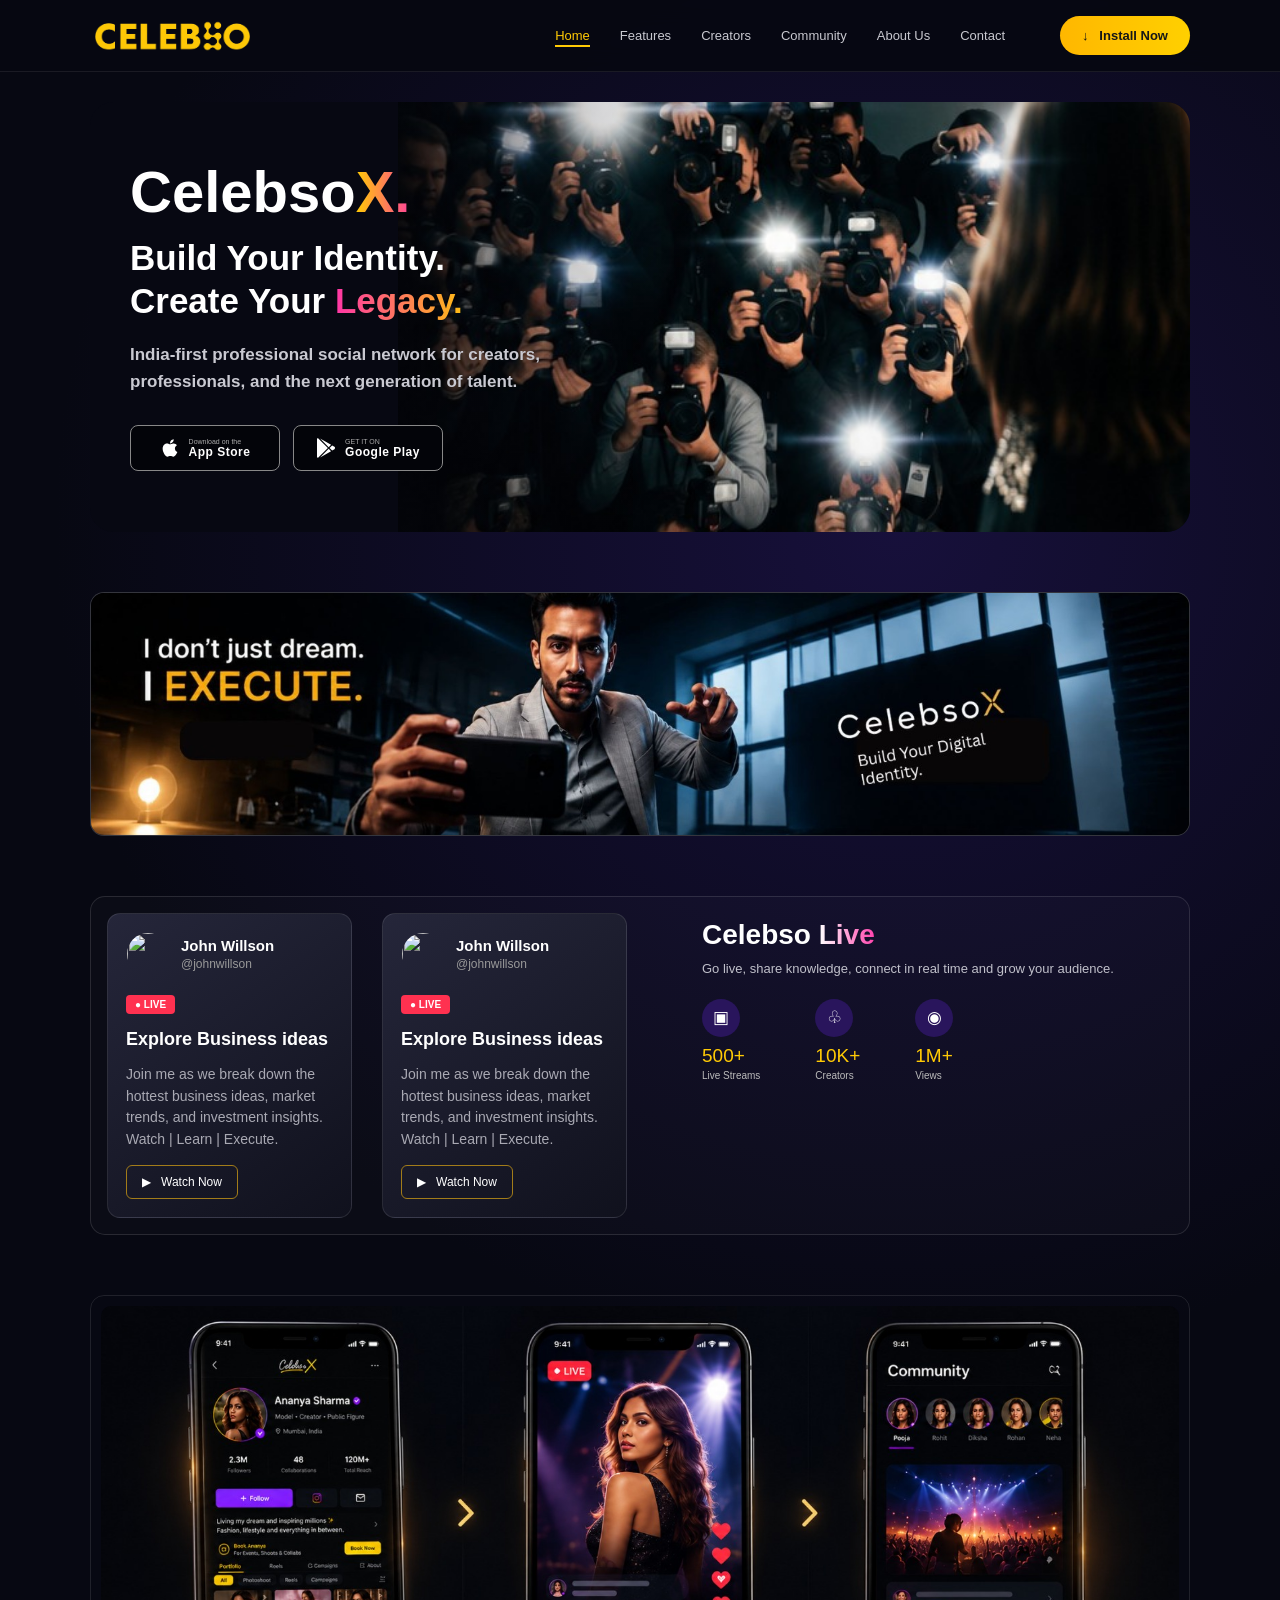
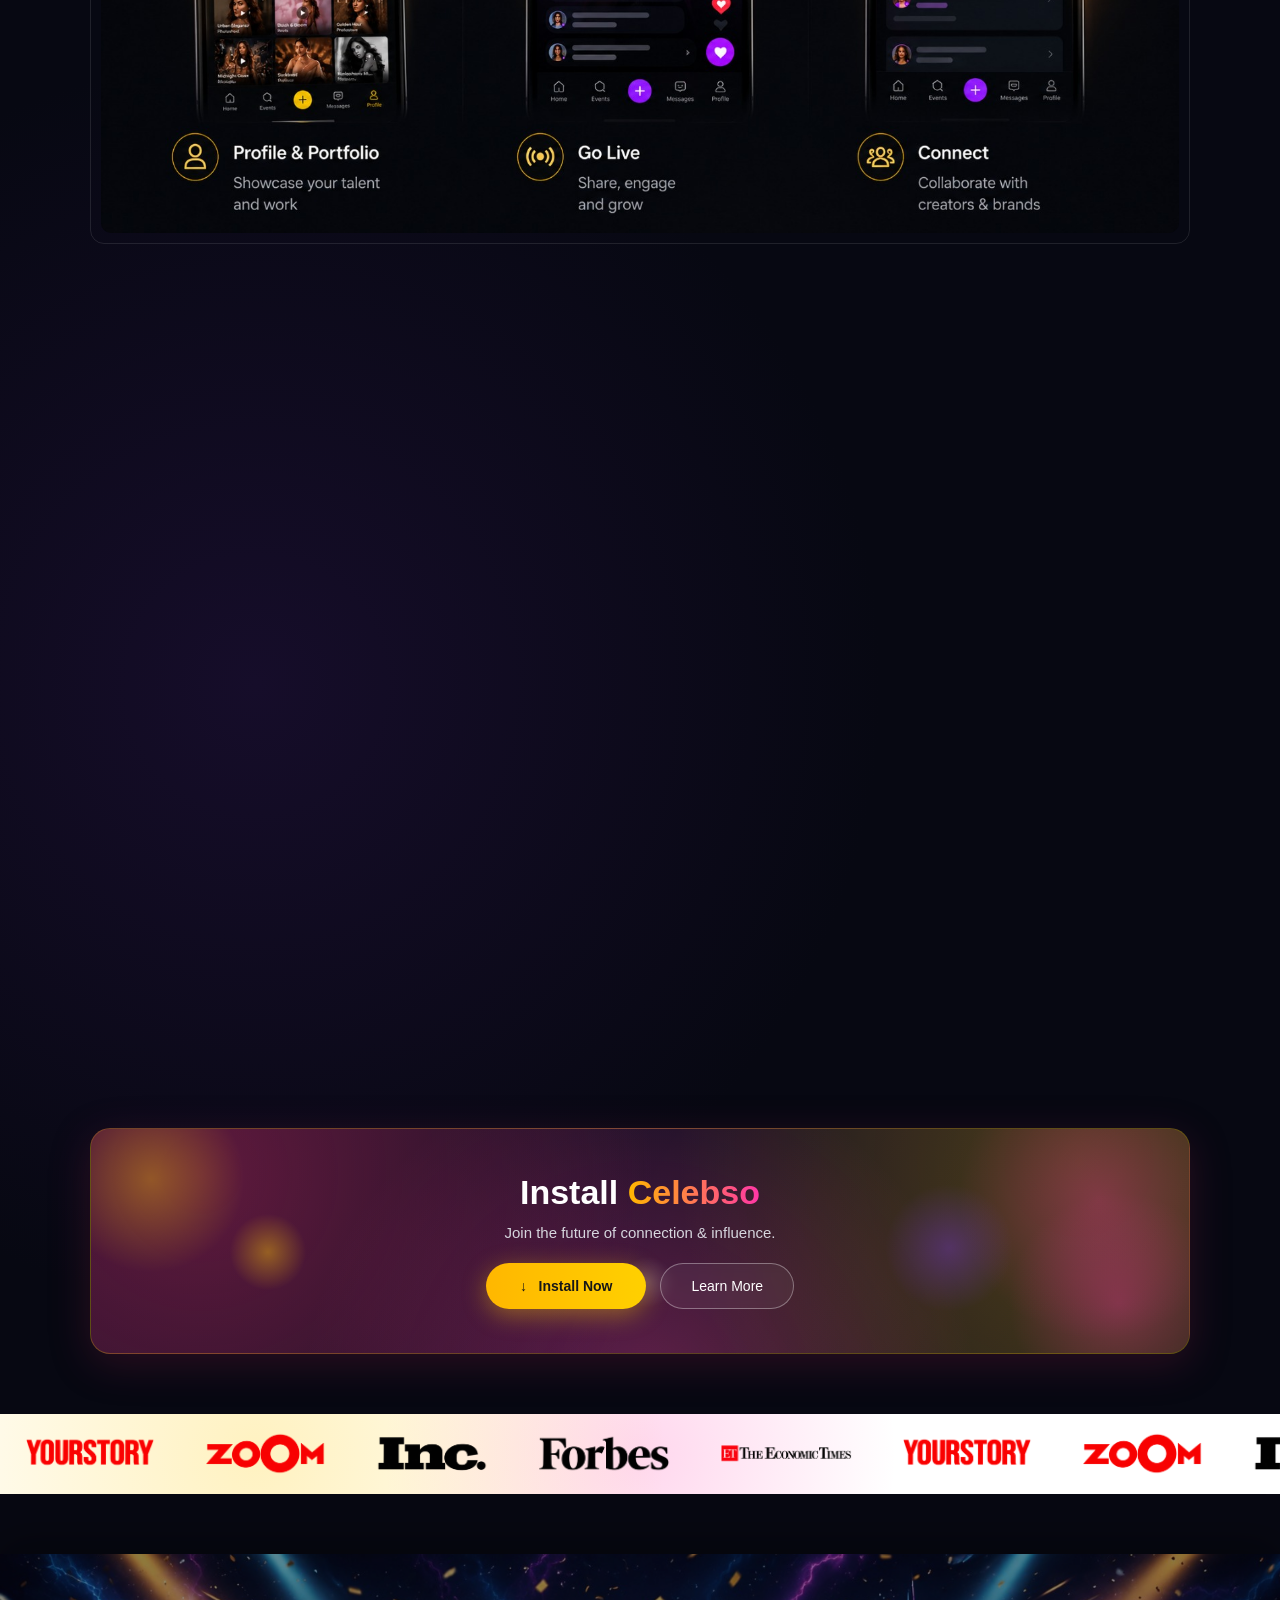
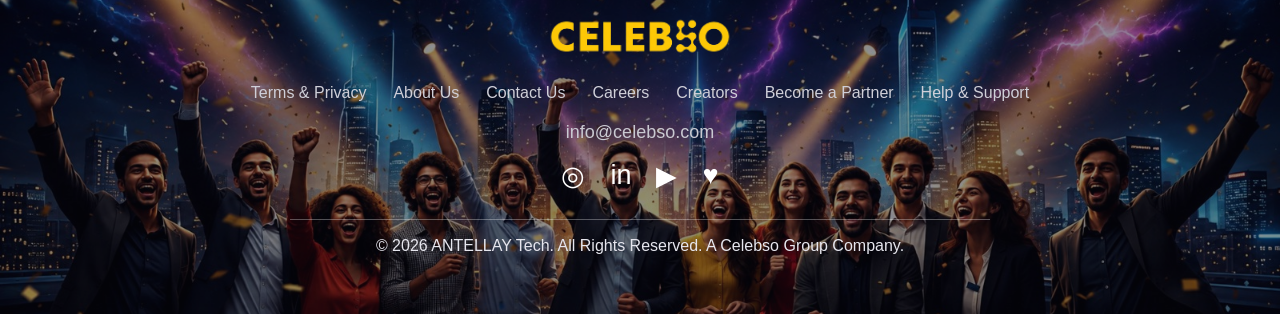
==== commit 28dd5736: "Enhance landing page animations and polish design" ====
--- a/index.html
+++ b/index.html
@@ -16,50 +16,18 @@
 
     <a class="logo" href="#">
 
-        <svg class="main-icon" viewBox="0 0 100 130" xmlns="http://www.w3.org/2000/svg">
-            <line class="link" x1="80" y1="20" x2="20" y2="20" />
-            <line class="link" x1="20" y1="20" x2="20" y2="65" />
-            <line class="link" x1="20" y1="65" x2="80" y2="65" />
-            <line class="link" x1="80" y1="65" x2="80" y2="110" />
-            <line class="link" x1="80" y1="110" x2="20" y2="110" />
-            <circle class="node" cx="20" cy="20" r="17" />
-            <circle class="node" cx="80" cy="20" r="17" />
-            <circle class="node" cx="20" cy="65" r="17" />
-            <circle class="node" cx="80" cy="65" r="17" />
-            <circle class="node" cx="20" cy="110" r="17" />
-            <circle class="node" cx="80" cy="110" r="17" />
-        </svg>
-
-        <div class="logo-text">
-            CELEB
-            <svg class="mini-icon" viewBox="0 0 100 130" xmlns="http://www.w3.org/2000/svg">
-                <line class="link" x1="80" y1="20" x2="20" y2="20" />
-                <line class="link" x1="20" y1="20" x2="20" y2="65" />
-                <line class="link" x1="20" y1="65" x2="80" y2="65" />
-                <line class="link" x1="80" y1="65" x2="80" y2="110" />
-                <line class="link" x1="80" y1="110" x2="20" y2="110" />
-                <circle class="node-white" cx="20" cy="20" r="17" />
-                <circle class="node" cx="80" cy="20" r="17" />
-                <circle class="node" cx="20" cy="65" r="17" />
-                <circle class="node" cx="80" cy="65" r="17" />
-                <circle class="node" cx="20" cy="110" r="17" />
-                <circle class="node" cx="80" cy="110" r="17" />
-            </svg>
-            O
-        </div>
+        <img class="main-icon" src="images/ChatGPT_Image_Aug_17__2026__11_28_44_PM-removebg-preview.png" alt="Celebso">
 
     </a>
 
     <nav class="menu">
-        <a href="#">Home</a>
-        <a href="#">Features</a>
-        <a href="#">Creators</a>
-        <a href="#">Community</a>
-        <a href="#">About Us</a>
-        <a href="#">Contact</a>
+        <a href="#home">Home</a>
+        <a href="#features">Features</a>
+        <a href="#creators">Creators</a>
+        <a href="#community">Community</a>
+        <a href="#about">About Us</a>
+        <a href="#contact">Contact</a>
     </nav>
-
-    <button class="theme-toggle" aria-label="Toggle theme">☀</button>
 
     <button class="install">↓ &nbsp; Install Now</button>
 
@@ -71,13 +39,12 @@
 </header>
 
 <nav class="mobile-menu">
-    <a href="#">Home</a>
-    <a href="#">Features</a>
-    <a href="#">Creators</a>
-    <a href="#">Community</a>
-    <a href="#">About Us</a>
-    <a href="#">Contact</a>
-    <button class="theme-toggle">☀ &nbsp; Light / Dark</button>
+    <a href="#home">Home</a>
+    <a href="#features">Features</a>
+    <a href="#creators">Creators</a>
+    <a href="#community">Community</a>
+    <a href="#about">About Us</a>
+    <a href="#contact">Contact</a>
     <button class="install">↓ &nbsp; Install Now</button>
 </nav>
 
@@ -86,7 +53,7 @@
 
 <!-- ================= HERO ================= -->
 
-<section class="hero reveal">
+<section class="hero reveal" id="home">
 
 <div class="hero-left">
 
@@ -130,7 +97,7 @@
 
 <!-- ================= BANNER ================= -->
 
-<section class="banner reveal">
+<section class="banner reveal" id="features">
 
 <img
 src="images/banner.png"
@@ -242,9 +209,18 @@
 </section>
 
 
+<!-- ================= STEPS ================= -->
+
+<section class="steps reveal" id="about">
+
+<img class="steps-image" src="images/steps.jpg" alt="Steps">
+
+</section>
+
+
 <!-- ================= COMMUNITY ================= -->
 
-<section class="community reveal">
+<section class="community reveal" id="community">
 
 <h2>Community</h2>
 
@@ -267,7 +243,7 @@
 
 <!-- ================= REELS ================= -->
 
-<section>
+<section id="creators">
 
 <div class="reel-heading reveal">
 
@@ -343,7 +319,7 @@
 <!-- REEL 4 -->
 <div class="reel reveal">
 
-<video src="video/WHAT.%20A.%20DAY!!Announced%20my%20upcoming%20show%20%23TheRevolutionaries%20and%20my%20debut%20movie%20%23KukuKiKundli%20To.mp4" autoplay muted loop playsinline></video>
+<video src="video/My%20non-negotiables%20when%20hiring.mp4" autoplay muted loop playsinline></video>
 
 <button class="reel-mute" aria-label="Toggle sound">🔇</button>
 
@@ -480,7 +456,7 @@
 
         <!-- M 4 -->
         <div class="reel">
-        <video src="video/WHAT.%20A.%20DAY!!Announced%20my%20upcoming%20show%20%23TheRevolutionaries%20and%20my%20debut%20movie%20%23KukuKiKundli%20To.mp4" autoplay muted loop playsinline></video>
+        <video src="video/My%20non-negotiables%20when%20hiring.mp4" autoplay muted loop playsinline></video>
         <button class="reel-mute" aria-label="Toggle sound">🔇</button>
         <div class="reel-user">
         <img src="https://i.pravatar.cc/100?img=59">
@@ -541,19 +517,23 @@
 </div>
 
 
-<!-- ================= STEPS ================= -->
-
-<section class="steps reveal">
-
-<img class="steps-image" src="images/steps.jpg" alt="Steps">
-
-</section>
-
-
 <!-- ================= INSTALL ================= -->
 
 <section class="download reveal">
 
+<span class="dl-orb dl-orb-1"></span>
+<span class="dl-orb dl-orb-2"></span>
+<span class="dl-orb dl-orb-3"></span>
+<span class="dl-orb dl-orb-4"></span>
+<span class="dl-orb dl-orb-5"></span>
+
+<span class="dl-part p1"></span>
+<span class="dl-part p2"></span>
+<span class="dl-part p3"></span>
+<span class="dl-part p4"></span>
+<span class="dl-part p5"></span>
+<span class="dl-part p6"></span>
+
 <div>
 
 <h2>Install <span>Celebso</span></h2>
@@ -562,7 +542,7 @@
 
 <div class="download-buttons">
 
-<button class="install">↓ &nbsp; Install Now</button>
+<button class="install"><span class="arrow-down">↓</span> &nbsp; Install Now</button>
 
 <button class="learn">Learn More</button>
 
@@ -578,77 +558,60 @@
 
 <!-- ================= MEDIA ================= -->
 
-<div class="media">
+<section class="media">
 
 <div class="media-track">
 
     <div class="media-set">
-        <img src="images/WhatsApp%20Image%202026-08-15%20at%2011.42.57%20AM.jpeg" alt="Media Logo">
-        <img src="images/WhatsApp%20Image%202026-08-15%20at%2011.42.57%20AM%20(1).jpeg" alt="Media Logo">
-        <img src="images/WhatsApp%20Image%202026-08-15%20at%2011.42.57%20AM%20(2).jpeg" alt="Media Logo">
-        <img src="images/WhatsApp%20Image%202026-08-15%20at%2011.42.57%20AM%20(3).jpeg" alt="Media Logo">
-        <img src="images/WhatsApp%20Image%202026-08-15%20at%2011.42.57%20AM%20(4).jpeg" alt="Media Logo">
+        <img src="images/ChatGPT%20Image%20Aug%2017%2C%202026%2C%2011_04_59%20PM.png" alt="">
+        <img src="images/ChatGPT%20Image%20Aug%2017%2C%202026%2C%2011_07_48%20PM.png" alt="">
+        <img src="images/ChatGPT%20Image%20Aug%2017%2C%202026%2C%2011_10_15%20PM.png" alt="">
+        <img src="images/ChatGPT%20Image%20Aug%2017%2C%202026%2C%2011_13_08%20PM.png" alt="">
+        <img src="images/ChatGPT%20Image%20Aug%2017%2C%202026%2C%2011_21_54%20PM.png" alt="">
     </div>
 
     <div class="media-set">
-        <img src="images/WhatsApp%20Image%202026-08-15%20at%2011.42.57%20AM.jpeg" alt="Media Logo">
-        <img src="images/WhatsApp%20Image%202026-08-15%20at%2011.42.57%20AM%20(1).jpeg" alt="Media Logo">
-        <img src="images/WhatsApp%20Image%202026-08-15%20at%2011.42.57%20AM%20(2).jpeg" alt="Media Logo">
-        <img src="images/WhatsApp%20Image%202026-08-15%20at%2011.42.57%20AM%20(3).jpeg" alt="Media Logo">
-        <img src="images/WhatsApp%20Image%202026-08-15%20at%2011.42.57%20AM%20(4).jpeg" alt="Media Logo">
+        <img src="images/ChatGPT%20Image%20Aug%2017%2C%202026%2C%2011_04_59%20PM.png" alt="">
+        <img src="images/ChatGPT%20Image%20Aug%2017%2C%202026%2C%2011_07_48%20PM.png" alt="">
+        <img src="images/ChatGPT%20Image%20Aug%2017%2C%202026%2C%2011_10_15%20PM.png" alt="">
+        <img src="images/ChatGPT%20Image%20Aug%2017%2C%202026%2C%2011_13_08%20PM.png" alt="">
+        <img src="images/ChatGPT%20Image%20Aug%2017%2C%202026%2C%2011_21_54%20PM.png" alt="">
     </div>
 
     <div class="media-set">
-        <img src="images/WhatsApp%20Image%202026-08-15%20at%2011.42.57%20AM.jpeg" alt="Media Logo">
-        <img src="images/WhatsApp%20Image%202026-08-15%20at%2011.42.57%20AM%20(1).jpeg" alt="Media Logo">
-        <img src="images/WhatsApp%20Image%202026-08-15%20at%2011.42.57%20AM%20(2).jpeg" alt="Media Logo">
-        <img src="images/WhatsApp%20Image%202026-08-15%20at%2011.42.57%20AM%20(3).jpeg" alt="Media Logo">
-        <img src="images/WhatsApp%20Image%202026-08-15%20at%2011.42.57%20AM%20(4).jpeg" alt="Media Logo">
+        <img src="images/ChatGPT%20Image%20Aug%2017%2C%202026%2C%2011_04_59%20PM.png" alt="">
+        <img src="images/ChatGPT%20Image%20Aug%2017%2C%202026%2C%2011_07_48%20PM.png" alt="">
+        <img src="images/ChatGPT%20Image%20Aug%2017%2C%202026%2C%2011_10_15%20PM.png" alt="">
+        <img src="images/ChatGPT%20Image%20Aug%2017%2C%202026%2C%2011_13_08%20PM.png" alt="">
+        <img src="images/ChatGPT%20Image%20Aug%2017%2C%202026%2C%2011_21_54%20PM.png" alt="">
     </div>
 
     <div class="media-set">
-        <img src="images/WhatsApp%20Image%202026-08-15%20at%2011.42.57%20AM.jpeg" alt="Media Logo">
-        <img src="images/WhatsApp%20Image%202026-08-15%20at%2011.42.57%20AM%20(1).jpeg" alt="Media Logo">
-        <img src="images/WhatsApp%20Image%202026-08-15%20at%2011.42.57%20AM%20(2).jpeg" alt="Media Logo">
-        <img src="images/WhatsApp%20Image%202026-08-15%20at%2011.42.57%20AM%20(3).jpeg" alt="Media Logo">
-        <img src="images/WhatsApp%20Image%202026-08-15%20at%2011.42.57%20AM%20(4).jpeg" alt="Media Logo">
-    </div>
-
-</div>
-
-</div>
+        <img src="images/ChatGPT%20Image%20Aug%2017%2C%202026%2C%2011_04_59%20PM.png" alt="">
+        <img src="images/ChatGPT%20Image%20Aug%2017%2C%202026%2C%2011_07_48%20PM.png" alt="">
+        <img src="images/ChatGPT%20Image%20Aug%2017%2C%202026%2C%2011_10_15%20PM.png" alt="">
+        <img src="images/ChatGPT%20Image%20Aug%2017%2C%202026%2C%2011_13_08%20PM.png" alt="">
+        <img src="images/ChatGPT%20Image%20Aug%2017%2C%202026%2C%2011_21_54%20PM.png" alt="">
+    </div>
+
+</div>
+
+</section>
 
 
 <!-- ================= FOOTER ================= -->
 
-<footer>
+<footer id="contact">
 
 <div class="footer-hero">
 
     <img class="footer-hero-dark" src="images/footer-dark.jpg" alt="Celebso">
-    <img class="footer-hero-light" src="images/footer-light.jpg" alt="Celebso">
 
     <div class="footer-text">
 
         <div class="footer-logo">
 
-            <div class="logo-text">
-                CELEB
-                <svg class="mini-icon" viewBox="0 0 100 130" xmlns="http://www.w3.org/2000/svg">
-                    <line class="link" x1="80" y1="20" x2="20" y2="20" />
-                    <line class="link" x1="20" y1="20" x2="20" y2="65" />
-                    <line class="link" x1="20" y1="65" x2="80" y2="65" />
-                    <line class="link" x1="80" y1="65" x2="80" y2="110" />
-                    <line class="link" x1="80" y1="110" x2="20" y2="110" />
-                    <circle class="node-white" cx="20" cy="20" r="17" />
-                    <circle class="node" cx="80" cy="20" r="17" />
-                    <circle class="node" cx="20" cy="65" r="17" />
-                    <circle class="node" cx="80" cy="65" r="17" />
-                    <circle class="node" cx="20" cy="110" r="17" />
-                    <circle class="node" cx="80" cy="110" r="17" />
-                </svg>
-                O
-            </div>
+<img class="main-icon" src="images/ChatGPT_Image_Aug_17__2026__11_28_44_PM-removebg-preview.png" alt="Celebso">
 
         </div>
 
--- a/css/style.css
+++ b/css/style.css
@@ -20,6 +20,7 @@
         radial-gradient(circle at 20% 65%,#160d2a 0%,transparent 25%),
         #070812;
     color:#fff;
+    overflow-x:hidden;
 }
 
 a{
@@ -31,6 +32,11 @@
     width:100%;
     max-width:1100px;
     margin:auto;
+}
+
+section[id],
+footer[id]{
+    scroll-margin-top:80px;
 }
 
 /* ================= NAVBAR ================= */
@@ -70,8 +76,10 @@
 }
 
 .logo .main-icon{
-    height:28px;
-    width:auto;
+    width:165px;
+    height:auto;
+    border-radius:12px;
+    background:transparent;
 }
 
 .logo .logo-text{
@@ -133,6 +141,14 @@
 }
 
 .menu a:hover:after{
+    width:100%;
+}
+
+.menu a.active{
+    color:#ffca05;
+}
+
+.menu a.active:after{
     width:100%;
 }
 
@@ -153,42 +169,6 @@
     box-shadow:0 6px 20px rgba(255,202,5,.35);
 }
 
-.theme-toggle{
-    width:42px;
-    height:42px;
-    border-radius:50%;
-    background:rgba(255,255,255,.08);
-    border:1px solid rgba(255,255,255,.18);
-    color:#fff;
-    font-size:17px;
-    line-height:1;
-    cursor:pointer;
-    margin-right:12px;
-    transition:.25s;
-    display:flex;
-    align-items:center;
-    justify-content:center;
-}
-
-.theme-toggle:hover{
-    border-color:#ffca05;
-    color:#ffca05;
-    transform:rotate(20deg);
-}
-
-.navbar .theme-toggle .theme-label{
-    display:none;
-}
-
-.navbar .theme-toggle .theme-icon{
-    font-size:17px;
-    line-height:1;
-}
-
-.mobile-menu .theme-toggle .theme-label{
-    font-size:14px;
-}
-
 .nav-toggle{
     display:none;
     width:42px;
@@ -251,18 +231,13 @@
     border-color:rgba(255,202,5,.25);
 }
 
+.mobile-menu a.active{
+    color:#ffca05;
+    border-color:rgba(255,202,5,.25);
+}
+
 .mobile-menu .install{
     margin-top:8px;
-}
-
-.mobile-menu .theme-toggle{
-    width:100%;
-    height:46px;
-    border-radius:10px;
-    margin:8px 0 0;
-    font-size:14px;
-    justify-content:center;
-    gap:8px;
 }
 
 .mobile-menu.open{
@@ -274,17 +249,33 @@
 .hero{
     height:430px;
     position:relative;
-    background:
-        linear-gradient(90deg,rgba(7,8,18,.95) 0%,rgba(7,8,18,.5) 40%,rgba(7,8,18,0) 65%),
-        url("../images/ChatGPT Image Aug 17, 2026, 09_40_12 AM.png");
-    background-size:auto 100%;
-    background-position:right center;
-    background-repeat:no-repeat;
+    background:#070812;
     border-radius:24px;
     overflow:hidden;
     display:flex;
     align-items:center;
-    margin-bottom:25px;
+    margin-top:30px;
+    margin-bottom:60px;
+}
+
+.hero::before{
+    content:"";
+    position:absolute;
+    top:0;
+    right:0;
+    width:72%;
+    height:100%;
+    background:url("../images/banner_image_panel.png") right center / cover no-repeat;
+    z-index:0;
+}
+
+.hero::after{
+    content:"";
+    position:absolute;
+    inset:0;
+    background:linear-gradient(90deg,rgba(7,8,18,.85) 0%,rgba(7,8,18,.3) 30%,rgba(7,8,18,0) 60%);
+    z-index:1;
+    pointer-events:none;
 }
 
 .hero-left{
@@ -314,7 +305,21 @@
 }
 
 .hero-title span{
-    color:#ffca05;
+    background:linear-gradient(90deg,#ffca05,#ff36a7,#ffca05);
+    background-size:220% 100%;
+    -webkit-background-clip:text;
+    background-clip:text;
+    color:transparent;
+    animation:shimmer 3.2s linear infinite;
+}
+
+@keyframes shimmer{
+    0%{
+        background-position:0% 0;
+    }
+    100%{
+        background-position:220% 0;
+    }
 }
 
 .hero-heading{
@@ -325,9 +330,12 @@
 }
 
 .hero-heading span{
-    background:linear-gradient(90deg,#ff36a7,#ffca05);
+    background:linear-gradient(90deg,#ff36a7,#ffca05,#ff36a7);
+    background-size:220% 100%;
     -webkit-background-clip:text;
+    background-clip:text;
     color:transparent;
+    animation:shimmer 3.2s linear infinite;
 }
 
 .hero-text{
@@ -395,7 +403,7 @@
     width:100%;
     border-radius:14px;
     overflow:hidden;
-    margin-bottom:25px;
+    margin-bottom:60px;
     background:#070812;
     border:1px solid rgba(255,255,255,.18);
 }
@@ -414,70 +422,74 @@
     display:grid;
     grid-template-columns:245px 245px 1fr;
     gap:30px;
-    margin-bottom:17px;
+    margin-bottom:60px;
+    border:1px solid rgba(255,255,255,.12);
+    border-radius:15px;
+    padding:16px;
+    background:rgba(255,255,255,.02);
 }
 
 .live-card{
-    height:220px;
+    min-height:280px;
     border-radius:13px;
     border:1px solid rgba(255,255,255,.1);
     background:linear-gradient(145deg,#25263a,#10111d);
-    padding:16px;
+    padding:18px;
 }
 
 .creator{
     display:flex;
     align-items:center;
-    gap:9px;
-    margin-bottom:15px;
+    gap:11px;
+    margin-bottom:18px;
 }
 
 .avatar{
-    width:32px;
-    height:32px;
+    width:44px;
+    height:44px;
     border-radius:50%;
     object-fit:cover;
 }
 
 .creator strong{
     display:block;
-    font-size:11px;
+    font-size:15px;
 }
 
 .creator small{
     color:#999;
-    font-size:9px;
+    font-size:12px;
 }
 
 .live-tag{
     display:inline-block;
     background:#ff3150;
-    font-size:7px;
+    font-size:10px;
     font-weight:bold;
-    padding:3px 6px;
-    border-radius:3px;
-    margin-bottom:12px;
+    padding:4px 9px;
+    border-radius:4px;
+    margin-bottom:15px;
 }
 
 .live-card h3{
-    font-size:14px;
-    margin-bottom:11px;
+    font-size:18px;
+    margin-bottom:14px;
 }
 
 .live-card p{
     color:#a9a9b3;
-    font-size:10px;
+    font-size:14px;
     line-height:1.55;
-    margin-bottom:11px;
+    margin-bottom:14px;
 }
 
 .watch{
     border:1px solid #a27c19;
     background:transparent;
     color:white;
-    padding:7px 12px;
-    border-radius:5px;
-    font-size:9px;
+    padding:9px 15px;
+    border-radius:6px;
+    font-size:12px;
     cursor:pointer;
     transition:.25s;
 }
@@ -488,14 +500,14 @@
 }
 
 .live-info{
-    padding-top:20px;
-    text-align:right;
+    padding-top:6px;
+    text-align:left;
+    padding-left:45px;
 }
 
 .live-info h2{
     font-size:28px;
     margin-bottom:8px;
-    padding-right:220px;
 }
 
 .live-info h2 span{
@@ -513,9 +525,8 @@
 
 .stats{
     display:flex;
-    justify-content:flex-end;
-    gap:75px;
-    padding-right:100px;
+    justify-content:flex-start;
+    gap:55px;
 }
 
 .stat-icon{
@@ -544,38 +555,38 @@
 /* ================= COMMUNITY ================= */
 
 .community{
-    height:118px;
     border:1px solid rgba(255,255,255,.1);
     border-radius:15px;
     text-align:center;
-    padding:10px 15px;
-    margin-bottom:16px;
+    padding:24px 20px;
+    margin-bottom:60px;
 }
 
 .community h2{
-    font-size:23px;
-    margin-bottom:6px;
+    font-size:30px;
+    margin-bottom:10px;
 }
 
 .community p{
-    color:#aaaab5;
-    font-size:11px;
-    line-height:1.5;
+    color:#c9c9d1;
+    font-size:15px;
+    line-height:1.6;
 }
 
 .tags{
     display:flex;
     justify-content:center;
-    gap:11px;
-    margin-top:10px;
+    gap:12px;
+    margin-top:16px;
+    flex-wrap:wrap;
 }
 
 .tag{
     border:1px solid #765e17;
     color:#d4a900;
-    padding:5px 11px;
-    border-radius:20px;
-    font-size:8px;
+    padding:8px 18px;
+    border-radius:24px;
+    font-size:13px;
 }
 
 /* ================= REELS ================= */
@@ -611,7 +622,7 @@
     display:grid;
     grid-template-columns:repeat(4,1fr);
     gap:9px;
-    margin-bottom:17px;
+    margin-bottom:60px;
 }
 
 .reel{
@@ -737,7 +748,7 @@
     border:1px solid rgba(255,255,255,.1);
     border-radius:14px;
     overflow:hidden;
-    margin-bottom:15px;
+    margin-bottom:60px;
     padding:10px;
 }
 
@@ -795,73 +806,265 @@
 /* ================= DOWNLOAD ================= */
 
 .download{
-    height:130px;
-    border:1px solid rgba(255,255,255,.1);
-    border-radius:14px;
+    border:1px solid rgba(255,202,5,.25);
+    border-radius:20px;
     background:
-        radial-gradient(circle at 15% 80%,rgba(146,32,76,.4),transparent 40%),
-        linear-gradient(110deg,#1b1021,#11111d);
+        radial-gradient(circle at 10% 20%,rgba(146,32,76,.55),transparent 45%),
+        radial-gradient(circle at 90% 15%,rgba(255,202,5,.18),transparent 40%),
+        radial-gradient(circle at 50% 120%,rgba(255,54,167,.3),transparent 55%),
+        linear-gradient(110deg,#22112b,#11111d);
     position:relative;
     display:flex;
     align-items:center;
     justify-content:center;
     text-align:center;
-    margin-bottom:15px;
+    padding:44px 30px;
+    margin-bottom:60px;
+    overflow:hidden;
+    box-shadow:0 10px 40px rgba(146,32,76,.25);
+}
+
+.download::before{
+    content:"";
+    position:absolute;
+    inset:0;
+    background:linear-gradient(120deg,transparent 20%,rgba(255,202,5,.09) 40%,rgba(255,54,167,.12) 50%,transparent 72%);
+    background-size:250% 100%;
+    animation:dlSweep 6s ease-in-out infinite;
+    pointer-events:none;
+}
+
+@keyframes dlSweep{
+    0%,100%{
+        background-position:0% 0;
+    }
+    50%{
+        background-position:100% 0;
+    }
+}
+
+.download::after{
+    content:"";
+    position:absolute;
+    width:320px;
+    height:320px;
+    border-radius:50%;
+    top:-90px;
+    right:-70px;
+    background:radial-gradient(circle,rgba(255,54,167,.3),transparent 62%);
+    pointer-events:none;
+    animation:dlOrb 6s ease-in-out infinite;
 }
 
 .download h2{
-    font-size:24px;
-    margin-bottom:7px;
+    font-size:34px;
+    margin-bottom:12px;
+    position:relative;
+    animation:dlTitle 3s ease-in-out infinite;
+}
+
+@keyframes dlTitle{
+    0%,100%{
+        text-shadow:0 0 14px rgba(255,202,5,.25);
+        transform:scale(1);
+    }
+    50%{
+        text-shadow:0 0 30px rgba(255,54,167,.6);
+        transform:scale(1.02);
+    }
 }
 
 .download h2 span{
-    color:#ffca05;
+    background:linear-gradient(90deg,#ffb700,#ff36a7);
+    -webkit-background-clip:text;
+    background-clip:text;
+    color:transparent;
+    animation:shimmer 3.2s linear infinite;
 }
 
 .download p{
-    color:#b7b7c0;
-    font-size:11px;
-    margin-bottom:10px;
+    color:#d6d6de;
+    font-size:15px;
+    margin-bottom:22px;
+    position:relative;
 }
 
 .download-buttons{
     display:flex;
     justify-content:center;
-    gap:10px;
+    gap:14px;
+    position:relative;
 }
 
 .download-buttons .install{
-    background:linear-gradient(90deg,#ffb700,#ffd000);
+    background:linear-gradient(90deg,#ffb700,#ffd000,#ffb700);
+    background-size:200% 100%;
     color:#171717;
     border:0;
-    padding:11px 24px;
-    border-radius:24px;
-    font-size:12px;
+    padding:14px 34px;
+    border-radius:30px;
+    font-size:14px;
     font-weight:bold;
     cursor:pointer;
-    transition:.2s;
-    box-shadow:0 4px 18px rgba(255,202,5,.25);
+    transition:.25s;
+    box-shadow:0 6px 24px rgba(255,202,5,.4);
+    animation:btnGlow 2.4s ease-in-out infinite, btnShift 3.5s ease-in-out infinite;
+}
+
+@keyframes btnShift{
+    0%,100%{
+        background-position:0% 50%;
+    }
+    50%{
+        background-position:100% 50%;
+    }
 }
 
 .download-buttons .install:hover{
-    transform:translateY(-2px);
-    box-shadow:0 8px 24px rgba(255,202,5,.4);
+    transform:translateY(-3px);
+    box-shadow:0 12px 34px rgba(255,202,5,.55);
 }
 
 .learn{
-    background:transparent;
+    background:rgba(255,255,255,.05);
     color:white;
-    border:1px solid #666;
-    border-radius:24px;
-    padding:11px 24px;
-    font-size:12px;
+    border:1px solid rgba(255,255,255,.35);
+    border-radius:30px;
+    padding:14px 30px;
+    font-size:14px;
     cursor:pointer;
-    transition:.2s;
+    transition:.25s;
+    backdrop-filter:blur(4px);
 }
 
 .learn:hover{
     border-color:#ffca05;
     color:#ffca05;
+    transform:translateY(-3px);
+}
+
+@keyframes dlOrb{
+    0%,100%{
+        transform:translate(0,0) scale(1);
+        opacity:.55;
+    }
+    50%{
+        transform:translate(-24px,16px) scale(1.25);
+        opacity:1;
+    }
+}
+
+.download > div{
+    position:relative;
+    z-index:2;
+}
+
+.dl-orb{
+    position:absolute;
+    border-radius:50%;
+    pointer-events:none;
+    z-index:1;
+    animation:dlFloat 8s ease-in-out infinite;
+}
+
+.dl-orb-1{
+    width:220px;
+    height:220px;
+    top:-60px;
+    left:-50px;
+    background:radial-gradient(circle,rgba(255,202,5,.35),transparent 60%);
+}
+
+.dl-orb-2{
+    width:260px;
+    height:260px;
+    bottom:-80px;
+    right:-60px;
+    background:radial-gradient(circle,rgba(255,54,167,.3),transparent 60%);
+    animation-delay:2s;
+}
+
+.dl-orb-3{
+    width:150px;
+    height:150px;
+    top:20%;
+    right:15%;
+    background:radial-gradient(circle,rgba(129,57,235,.35),transparent 60%);
+    animation-delay:4s;
+}
+
+.dl-orb-4{
+    width:90px;
+    height:90px;
+    bottom:25%;
+    left:12%;
+    background:radial-gradient(circle,rgba(255,202,5,.4),transparent 60%);
+    animation-delay:1s;
+}
+
+.dl-orb-5{
+    width:60px;
+    height:60px;
+    top:55%;
+    left:48%;
+    background:radial-gradient(circle,rgba(255,255,255,.16),transparent 60%);
+    animation-delay:3s;
+}
+
+@keyframes dlFloat{
+    0%,100%{
+        transform:translate(0,0) scale(1);
+        opacity:.55;
+    }
+    50%{
+        transform:translate(22px,-26px) scale(1.15);
+        opacity:1;
+    }
+}
+
+.dl-part{
+    position:absolute;
+    bottom:-12px;
+    width:4px;
+    height:4px;
+    border-radius:50%;
+    background:rgba(255,202,5,.85);
+    box-shadow:0 0 8px rgba(255,202,5,.85);
+    z-index:1;
+    pointer-events:none;
+    animation:dlRise 7s linear infinite;
+}
+
+.p1{ left:10%; }
+.p2{ left:24%; background:rgba(255,54,167,.85); box-shadow:0 0 8px rgba(255,54,167,.85); animation-delay:1.2s; }
+.p3{ left:40%; animation-delay:2.4s; }
+.p4{ left:58%; background:rgba(129,57,235,.85); box-shadow:0 0 8px rgba(129,57,235,.85); animation-delay:.6s; }
+.p5{ left:74%; animation-delay:3.2s; }
+.p6{ left:88%; background:rgba(255,54,167,.85); box-shadow:0 0 8px rgba(255,54,167,.85); animation-delay:1.8s; }
+
+@keyframes dlRise{
+    0%{
+        transform:translateY(0) scale(1);
+        opacity:0;
+    }
+    12%{
+        opacity:1;
+    }
+    80%{
+        opacity:1;
+    }
+    100%{
+        transform:translateY(-240px) scale(.4);
+        opacity:0;
+    }
+}
+
+@media(prefers-reduced-motion:reduce){
+    .dl-orb,
+    .dl-part{
+        animation:none;
+        opacity:.3;
+    }
 }
 
 /* ================= MEDIA ================= */
@@ -869,7 +1072,11 @@
 .media{
     width:100%;
     height:80px;
-    background:#fff;
+    background:
+        radial-gradient(circle at 20% 50%,rgba(255,202,5,.25),transparent 40%),
+        radial-gradient(circle at 50% 50%,rgba(255,54,167,.2),transparent 40%),
+        radial-gradient(circle at 80% 50%,rgba(255,255,255,.3),transparent 40%),
+        #ffffff;
     overflow:hidden;
     margin-bottom:60px;
     display:flex;
@@ -908,14 +1115,13 @@
     width:auto;
     object-fit:contain;
     flex-shrink:0;
-    filter:grayscale(100%);
-    opacity:.75;
-    transition:.3s;
-}
-
-.media-set img:hover{
     filter:grayscale(0%);
     opacity:1;
+    transition:.3s;
+}
+
+.media-set img:hover{
+    transform:scale(1.08);
 }
 
 /* ================= FOOTER ================= */
@@ -946,62 +1152,6 @@
     display:block;
 }
 
-.footer-hero .footer-hero-light{
-    display:none;
-}
-
-@media(prefers-color-scheme:light){
-    .footer-hero .footer-hero-dark{
-        display:none;
-    }
-
-    .footer-hero .footer-hero-light{
-        display:block;
-    }
-}
-
-body.light .footer-hero .footer-hero-dark{
-    display:none;
-}
-
-body.light .footer-hero .footer-hero-light{
-    display:block;
-}
-
-body.light .footer-hero{
-    box-shadow:none;
-}
-
-body.light .footer-text{
-    background:rgba(255,255,255,.8);
-    color:#1d1d25;
-}
-
-body.light .footer-logo .node-white{
-    fill:#1d1d25;
-}
-
-body.light .footer-menu a{
-    color:#3a3a44;
-}
-
-body.light .footer-menu a:hover{
-    color:#b8860b;
-}
-
-body.light .email{
-    color:#44444f;
-}
-
-body.light .social{
-    color:#1d1d25;
-}
-
-body.light .copy{
-    color:#33333d;
-    border-top:1px solid rgba(0,0,0,.2);
-}
-
 .footer-text{
     position:absolute;
     inset:0;
@@ -1026,8 +1176,10 @@
 }
 
 .footer-logo .main-icon{
-    height:30px;
-    width:auto;
+    width:190px;
+    height:auto;
+    border-radius:14px;
+    background:transparent;
 }
 
 .footer-logo .logo-text{
@@ -1068,7 +1220,7 @@
 }
 
 .footer-menu a{
-    font-size:13px;
+    font-size:16px;
     color:#cfcfd8;
     transition:color .25s;
 }
@@ -1079,7 +1231,7 @@
 
 .email{
     color:#c9c9d1;
-    font-size:14px;
+    font-size:18px;
     margin-bottom:17px;
 }
 
@@ -1087,14 +1239,14 @@
     display:flex;
     justify-content:center;
     gap:25px;
-    font-size:22px;
+    font-size:27px;
     margin-bottom:17px;
     color:#fff;
 }
 
 .copy{
     color:#e6e6ee;
-    font-size:13px;
+    font-size:16px;
     border-top:1px solid rgba(255,255,255,.3);
     padding-top:17px;
     margin-top:10px;
@@ -1198,21 +1350,6 @@
     }
 }
 
-body.light .reels-modal{
-    background:rgba(244,244,248,.85);
-}
-
-body.light .reels-modal-box{
-    background:#ffffff;
-    border-color:rgba(0,0,0,.1);
-}
-
-body.light .reels-modal-close{
-    border-color:rgba(0,0,0,.15);
-    background:rgba(0,0,0,.06);
-    color:#1d1d25;
-}
-
 /* ================= SCROLL REVEAL ================= */
 
 .reveal{
@@ -1251,6 +1388,12 @@
 .steps,
 .download{
     transition:transform .25s ease, box-shadow .25s ease;
+}
+
+.live-card{
+    transform-style:preserve-3d;
+    transition:transform .12s ease-out, box-shadow .25s ease;
+    will-change:transform;
 }
 
 .live-card:hover,
@@ -1279,10 +1422,311 @@
     color:#171717;
 }
 
+.banner img{
+    animation:kenBurns 22s ease-in-out infinite alternate;
+}
+
+@keyframes kenBurns{
+    from{
+        transform:scale(1);
+    }
+    to{
+        transform:scale(1.12);
+    }
+}
+
+.download{
+    animation:cardGlow 3.5s ease-in-out infinite;
+}
+
+@keyframes cardGlow{
+    0%,100%{
+        box-shadow:0 10px 40px rgba(146,32,76,.25);
+        border-color:rgba(255,202,5,.25);
+    }
+    50%{
+        box-shadow:0 10px 55px rgba(255,54,167,.4);
+        border-color:rgba(255,202,5,.55);
+    }
+}
+
+.live-card.reveal.visible:nth-child(2){
+    animation-delay:.15s;
+}
+
+.community.reveal.visible{
+    animation-delay:.1s;
+}
+
+.download.reveal.visible{
+    animation-delay:.1s;
+}
+
+.steps.reveal.visible{
+    animation-delay:.1s;
+}
+
 @media(prefers-reduced-motion:reduce){
     .reveal{
         opacity:1;
     }
+
+    .banner img,
+    .download{
+        animation:none;
+    }
+}
+
+/* ================= ANIMATIONS ================= */
+
+.live-tag{
+    animation:livePulse 1.6s ease-in-out infinite;
+}
+
+@keyframes livePulse{
+    0%,100%{
+        box-shadow:0 0 0 0 rgba(255,49,80,.55);
+    }
+    50%{
+        box-shadow:0 0 0 8px rgba(255,49,80,0);
+    }
+}
+
+.stat-icon{
+    animation:floatY 3.2s ease-in-out infinite;
+}
+
+.stats div:nth-child(2) .stat-icon{
+    animation-delay:.4s;
+}
+
+.stats div:nth-child(3) .stat-icon{
+    animation-delay:.8s;
+}
+
+@keyframes floatY{
+    0%,100%{
+        transform:translateY(0);
+    }
+    50%{
+        transform:translateY(-6px);
+    }
+}
+
+.download-buttons .install{
+    position:relative;
+    overflow:hidden;
+    animation:btnGlow 2.4s ease-in-out infinite;
+}
+
+@keyframes btnGlow{
+    0%,100%{
+        box-shadow:0 6px 24px rgba(255,202,5,.4);
+    }
+    50%{
+        box-shadow:0 6px 38px rgba(255,202,5,.8);
+    }
+}
+
+.download-buttons .install::after{
+    content:"";
+    position:absolute;
+    top:0;
+    left:-120%;
+    width:55%;
+    height:100%;
+    background:linear-gradient(120deg,transparent,rgba(255,255,255,.65),transparent);
+    transform:skewX(-20deg);
+    animation:shine 2.8s ease-in-out infinite;
+}
+
+@keyframes shine{
+    0%{
+        left:-120%;
+    }
+    60%,100%{
+        left:150%;
+    }
+}
+
+.install .arrow-down{
+    display:inline-block;
+    animation:bounceDown 1.6s ease-in-out infinite;
+}
+
+@keyframes bounceDown{
+    0%,100%{
+        transform:translateY(0);
+    }
+    50%{
+        transform:translateY(6px);
+    }
+}
+
+.watch{
+    animation:watchGlow 2.2s ease-in-out infinite;
+}
+
+@keyframes watchGlow{
+    0%,100%{
+        box-shadow:0 0 0 0 rgba(162,124,25,.5);
+    }
+    50%{
+        box-shadow:0 0 0 6px rgba(162,124,25,0);
+    }
+}
+
+@media(prefers-reduced-motion:reduce){
+    .live-tag,
+    .stat-icon,
+    .download-buttons .install::after,
+    .install .arrow-down,
+    .watch,
+    .tag,
+    .download-buttons .install,
+    .hero-title span,
+    .hero-heading span{
+        animation:none;
+    }
+}
+
+/* ================= MOUSE RESPONSIVE ================= */
+
+.store{
+    transition:transform .25s, border-color .25s, box-shadow .25s;
+}
+
+.store:hover{
+    transform:translateY(-4px) scale(1.03);
+    border-color:#ffca05;
+    box-shadow:0 10px 24px rgba(255,202,5,.22);
+}
+
+.store:hover svg{
+    animation:storeBounce .4s ease;
+}
+
+@keyframes storeBounce{
+    0%{ transform:translateY(0); }
+    50%{ transform:translateY(-3px); }
+    100%{ transform:translateY(0); }
+}
+
+.watch{
+    transition:transform .25s, background .25s, color .25s;
+}
+
+.watch:hover{
+    transform:translateY(-2px);
+}
+
+.navbar .install:hover{
+    transform:translateY(-2px) scale(1.04);
+    box-shadow:0 8px 24px rgba(255,202,5,.5);
+}
+
+.reel{
+    transition:transform .3s ease, box-shadow .3s ease;
+}
+
+.reel:hover{
+    transform:scale(1.04);
+    box-shadow:0 14px 34px rgba(0,0,0,.5);
+}
+
+.reel:hover .reel-mute{
+    border-color:#ffca05;
+}
+
+.reel .reel-user span{
+    transition:color .25s;
+}
+
+.reel:hover .reel-user span{
+    color:#ffca05;
+}
+
+.view{
+    transition:border-color .25s, color .25s, background .25s, box-shadow .25s;
+}
+
+.view:hover{
+    border-color:#ffca05;
+    color:#ffca05;
+    box-shadow:0 0 18px rgba(255,202,5,.25);
+}
+
+.avatar{
+    transition:border-color .25s, transform .25s;
+    border:1px solid transparent;
+}
+
+.live-card:hover .avatar{
+    border-color:#ffca05;
+    transform:scale(1.12);
+}
+
+.footer-menu a{
+    transition:color .25s;
+    position:relative;
+}
+
+.footer-menu a:after{
+    content:"";
+    position:absolute;
+    left:0;
+    bottom:-4px;
+    width:0;
+    height:2px;
+    background:#ffca05;
+    transition:width .25s;
+}
+
+.footer-menu a:hover{
+    color:#ffca05;
+}
+
+.footer-menu a:hover:after{
+    width:100%;
+}
+
+.email{
+    transition:color .25s;
+}
+
+.email:hover{
+    color:#ffca05;
+}
+
+.social span{
+    cursor:pointer;
+    transition:transform .25s, color .25s, text-shadow .25s;
+    display:inline-block;
+}
+
+.social span:hover{
+    color:#ffca05;
+    transform:translateY(-4px) scale(1.2);
+    text-shadow:0 0 16px rgba(255,202,5,.6);
+}
+
+.footer-logo{
+    cursor:pointer;
+    transition:opacity .25s, transform .25s;
+}
+
+.footer-logo:hover{
+    opacity:.85;
+    transform:scale(1.03);
+}
+
+.reels-modal-grid .reel{
+    transition:transform .3s ease, box-shadow .3s ease;
+}
+
+.reels-modal-grid .reel:hover{
+    transform:scale(1.02);
+    box-shadow:0 14px 34px rgba(0,0,0,.55);
 }
 
 /* ================= MOBILE ================= */
@@ -1310,7 +1754,9 @@
     }
 
     .logo .main-icon{
-        height:23px;
+        width:96px;
+        height:auto;
+        border-radius:8px;
     }
 
     .logo .logo-text .mini-icon{
@@ -1343,10 +1789,15 @@
         border-radius:0;
         background:
             linear-gradient(180deg,rgba(7,8,18,.9) 0%,rgba(7,8,18,.82) 100%),
-            url("../images/ChatGPT Image Aug 17, 2026, 09_40_12 AM.png");
+            url("../images/banner_image_panel.png");
         background-size:cover;
         background-position:center;
         box-shadow:inset 0 -60px 80px -30px #070812;
+    }
+
+    .hero::before,
+    .hero::after{
+        display:none;
     }
 
     .hero-left{
@@ -1387,7 +1838,7 @@
     .live{
         grid-template-columns:1fr;
         gap:14px;
-        margin-bottom:14px;
+        margin-bottom:36px;
     }
 
     .live-card{
@@ -1398,6 +1849,8 @@
     .live-info{
         text-align:center;
         padding-top:10px;
+        padding-right:0;
+        padding-left:0;
     }
 
     .live-info h2{
@@ -1476,7 +1929,31 @@
 
     .social{
         gap:20px;
-        font-size:20px;
+        font-size:25px;
+    }
+
+    .footer-hero{
+        display:flex;
+        flex-direction:column;
+        box-shadow:none;
+    }
+
+    .footer-hero img{
+        max-height:none;
+        height:auto;
+        aspect-ratio:16/6;
+    }
+
+    .footer-text{
+        position:static;
+        inset:auto;
+        background:#0c0d18;
+        padding:28px 18px 24px;
+    }
+
+    .footer-menu a{
+        font-size:15px;
+        padding:6px 4px;
     }
 }
 
@@ -1517,7 +1994,7 @@
 
     .banner{
         aspect-ratio:2108/468;
-        margin-bottom:16px;
+        margin-bottom:36px;
     }
 
     .live{
@@ -1530,11 +2007,11 @@
 
     .community{
         height:auto;
-        padding:18px 15px;
+        padding:20px 15px;
     }
 
     .community h2{
-        font-size:21px;
+        font-size:26px;
     }
 
     .tags{
@@ -1587,7 +2064,7 @@
     }
 
     .footer-menu a{
-        font-size:14px;
+        font-size:16px;
     }
 }
 
@@ -1599,7 +2076,9 @@
     }
 
     .logo .main-icon{
-        height:20px;
+        width:88px;
+        height:auto;
+        border-radius:8px;
     }
 
     .logo .logo-text .mini-icon{
@@ -1672,182 +2151,34 @@
     .media-set img{
         height:28px;
     }
-}
-
-/* ================= LIGHT THEME ================= */
-
-body.light{
-    background:
-        radial-gradient(circle at 70% 15%,#e8e0ff 0%,transparent 27%),
-        radial-gradient(circle at 20% 65%,#e6e0f5 0%,transparent 25%),
-        #f4f4f8;
-    color:#1d1d25;
-}
-
-body.light .navbar{
-    background:rgba(255,255,255,.92);
-    border-bottom:1px solid rgba(0,0,0,.08);
-}
-
-body.light .logo .node-white{
-    fill:#1d1d25;
-}
-
-body.light .menu a{
-    color:#44444f;
-}
-
-body.light .theme-toggle{
-    background:rgba(0,0,0,.06);
-    border-color:rgba(0,0,0,.15);
-    color:#1d1d25;
-}
-
-body.light .theme-toggle:hover{
-    border-color:#ffca05;
-    color:#1d1d25;
-}
-
-body.light .mobile-menu{
-    background:rgba(255,255,255,.98);
-    border-bottom:1px solid rgba(0,0,0,.08);
-}
-
-body.light .mobile-menu a{
-    color:#33333d;
-}
-
-body.light .hero{
-    background:
-        linear-gradient(90deg,rgba(255,255,255,.95) 0%,rgba(255,255,255,.5) 40%,rgba(255,255,255,0) 65%),
-        url("../images/ChatGPT Image Aug 17, 2026, 09_40_12 AM.png");
-    background-size:auto 100%;
-    background-position:right center;
-    background-repeat:no-repeat;
-    border-radius:24px;
-}
-
-@media(max-width:850px){
-    body.light .hero{
-        background:
-            linear-gradient(180deg,rgba(255,255,255,.94) 0%,rgba(255,255,255,.86) 100%),
-            url("../images/ChatGPT Image Aug 17, 2026, 09_40_12 AM.png");
-        background-size:cover;
-        background-position:center;
-    }
-}
-
-body.light .hero-text{
-    color:#5a5a66;
-}
-
-body.light .store{
-    background:#ffffff;
-    border-color:#c8c8d0;
-}
-
-body.light .store .stext small{
-    color:#888895;
-}
-
-body.light .store .stext strong{
-    color:#1d1d25;
-}
-
-body.light .banner{
-    background:#ffffff;
-    border-color:rgba(0,0,0,.1);
-}
-
-body.light .live-card{
-    border-color:rgba(0,0,0,.08);
-    background:linear-gradient(145deg,#ffffff,#eceef4);
-}
-
-body.light .creator small{
-    color:#8a8a95;
-}
-
-body.light .live-card p{
-    color:#55555f;
-}
-
-body.light .watch{
-    color:#1d1d25;
-}
-
-body.light .live-info>p{
-    color:#55555f;
-}
-
-body.light .stat-icon{
-    background:#efe9fb;
-}
-
-body.light .stat-label{
-    color:#777783;
-}
-
-body.light .community{
-    border-color:rgba(0,0,0,.08);
-}
-
-body.light .community p{
-    color:#55555f;
-}
-
-body.light .tag{
-    border-color:#d5a800;
-    color:#9a7b00;
-}
-
-body.light .reel-heading h2{
-    color:#1d1d25;
-}
-
-body.light .view{
-    color:#33333d;
-    border-color:#a0a0aa;
-}
-
-body.light .view:hover{
-    border-color:#ffca05;
-    color:#b8860b;
-}
-
-body.light .reel{
-    background:#e6e7ec;
-}
-
-body.light .steps{
-    border-color:rgba(0,0,0,.08);
-}
-
-body.light .step p{
-    color:#55555f;
-}
-
-body.light .arrow{
-    color:#8a8a95;
-}
-
-body.light .download{
-    border-color:rgba(0,0,0,.08);
-    background:
-        radial-gradient(circle at 15% 80%,rgba(255,170,90,.35),transparent 40%),
-        linear-gradient(110deg,#ffffff,#f2f0f6);
-}
-
-body.light .download p{
-    color:#55555f;
-}
-
-body.light .learn{
-    color:#1d1d25;
-    border-color:#9a9aa5;
-}
-
-body.light .learn:hover{
-    border-color:#ffca05;
-    color:#b8860b;
-}
+
+    .community{
+        padding:16px 12px;
+    }
+
+    .community h2{
+        font-size:23px;
+    }
+
+    .download h2{
+        font-size:28px;
+    }
+
+    .download-buttons .install,
+    .learn{
+        padding:12px 22px;
+        font-size:13px;
+    }
+
+    .footer-logo .main-icon{
+        width:130px;
+    }
+
+    .live-info h2{
+        font-size:22px;
+    }
+
+    .stats{
+        gap:14px;
+    }
+}
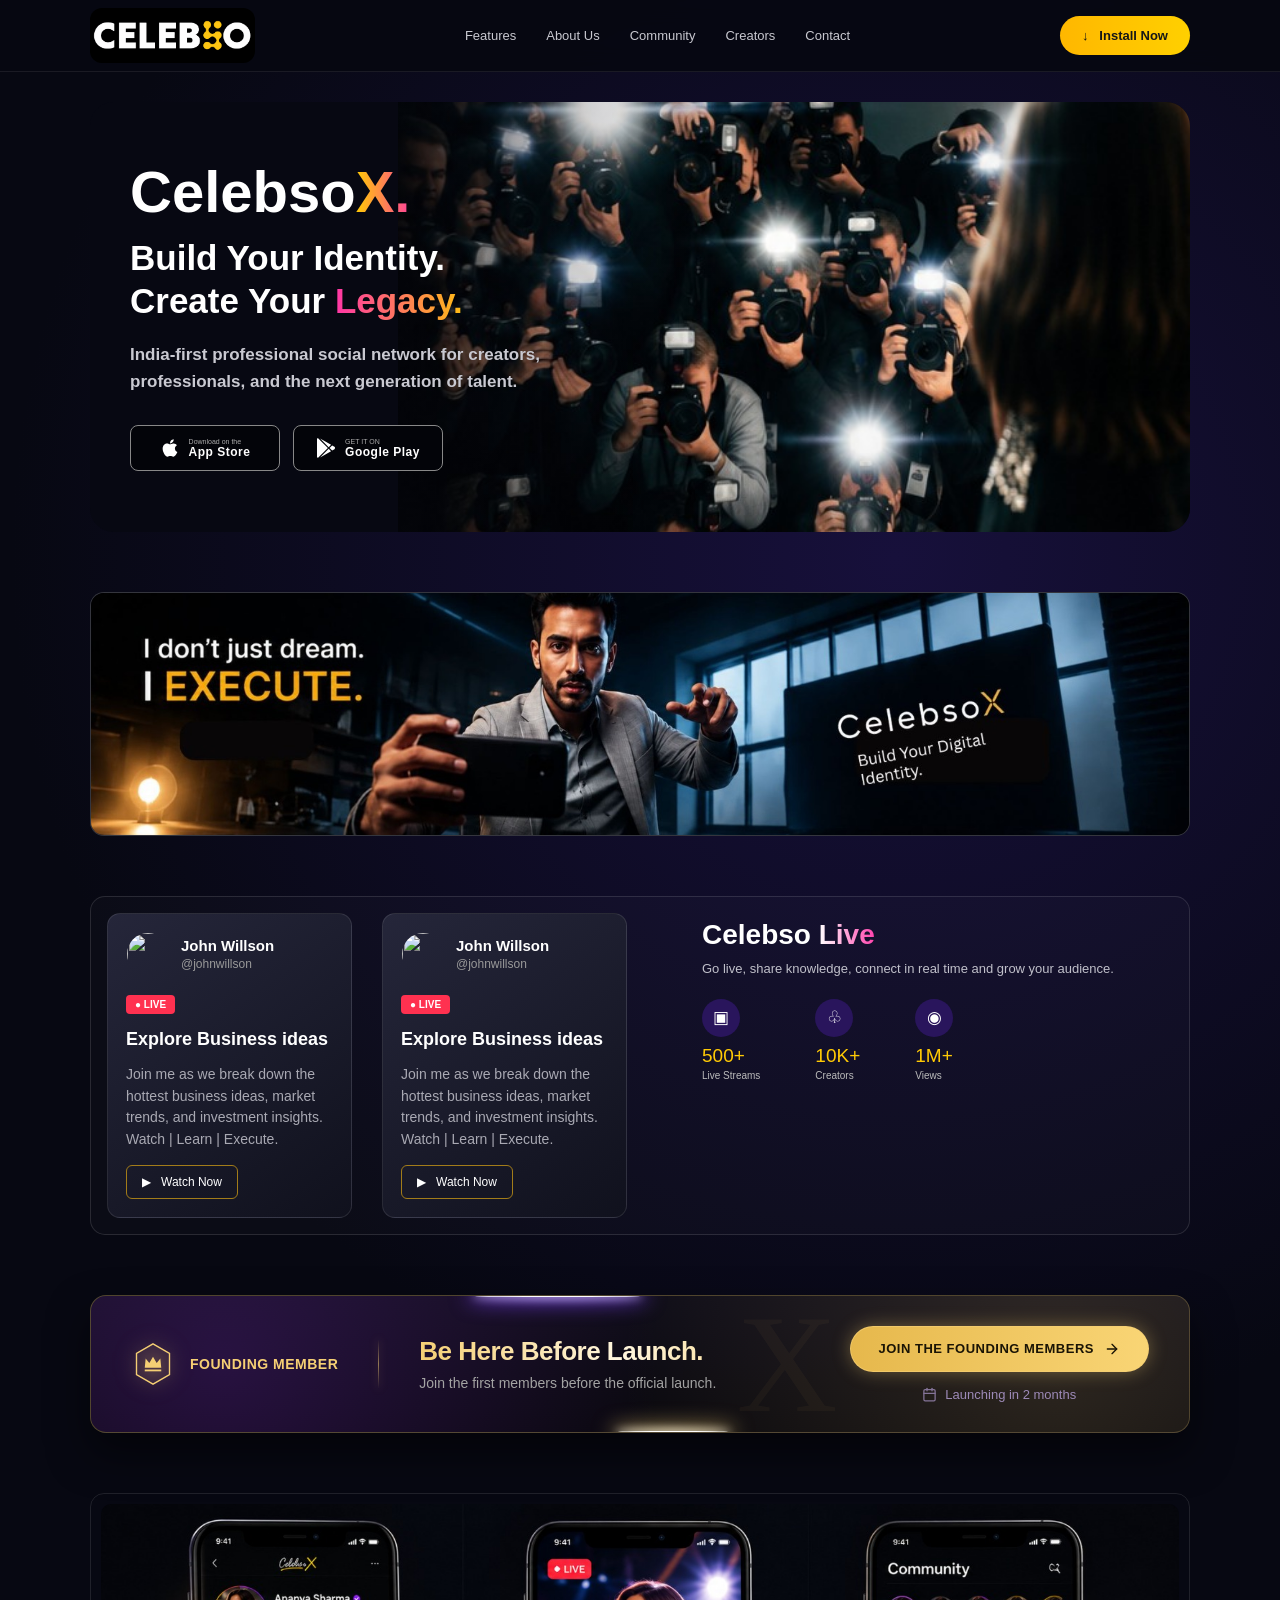
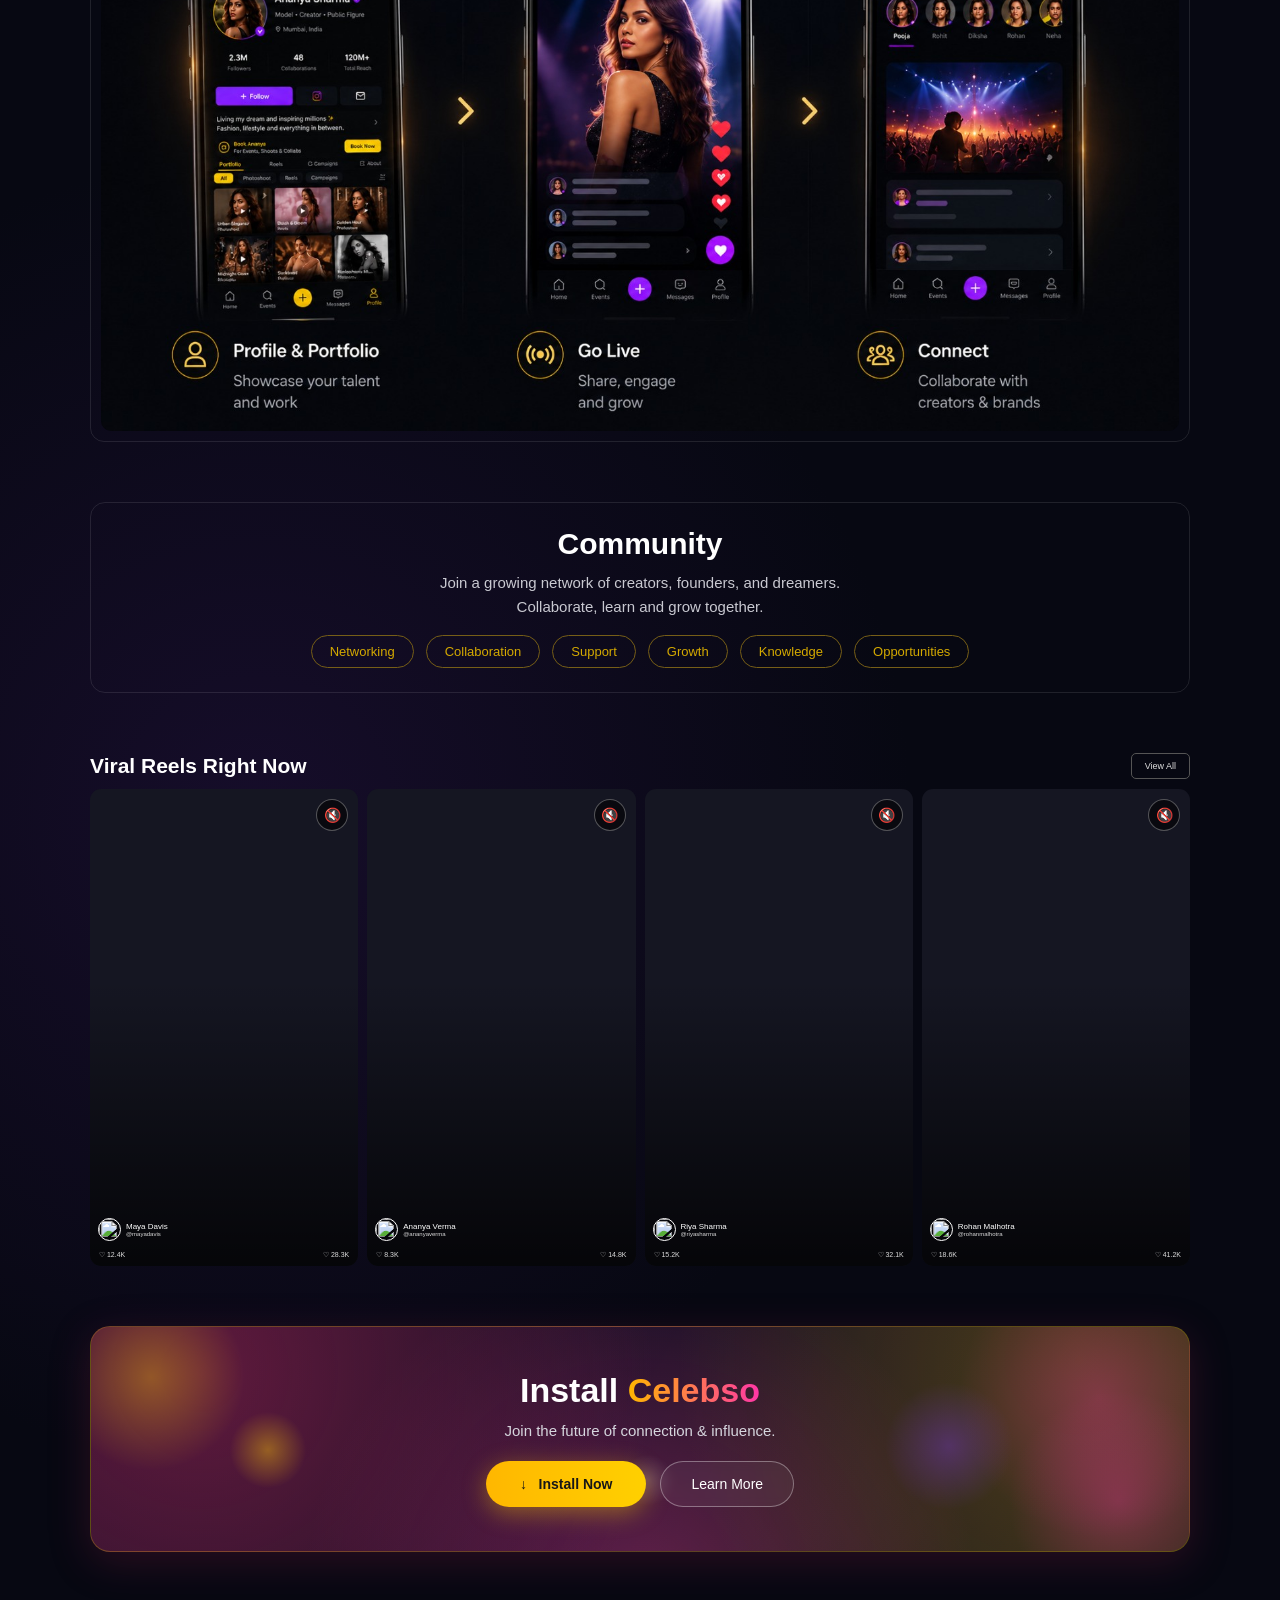
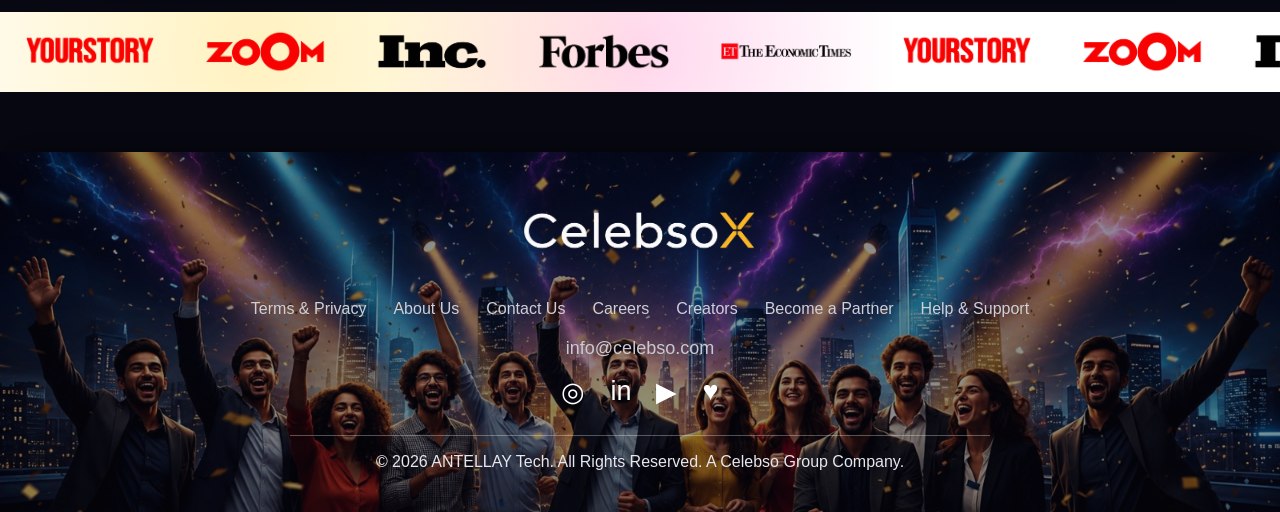
==== commit 07facdca: "Add founding member page and update landing with founding banner and new logos" ====
--- a/index.html
+++ b/index.html
@@ -16,16 +16,15 @@
 
     <a class="logo" href="#">
 
-        <img class="main-icon" src="images/ChatGPT_Image_Aug_17__2026__11_28_44_PM-removebg-preview.png" alt="Celebso">
+        <img class="main-icon" src="images/ChatGPT%20Image%20Aug%2018%2C%202026%2C%2010_11_38%20PM.png" alt="Celebso">
 
     </a>
 
     <nav class="menu">
-        <a href="#home">Home</a>
         <a href="#features">Features</a>
+        <a href="#about">About Us</a>
+        <a href="#community">Community</a>
         <a href="#creators">Creators</a>
-        <a href="#community">Community</a>
-        <a href="#about">About Us</a>
         <a href="#contact">Contact</a>
     </nav>
 
@@ -39,11 +38,10 @@
 </header>
 
 <nav class="mobile-menu">
-    <a href="#home">Home</a>
     <a href="#features">Features</a>
+    <a href="#about">About Us</a>
+    <a href="#community">Community</a>
     <a href="#creators">Creators</a>
-    <a href="#community">Community</a>
-    <a href="#about">About Us</a>
     <a href="#contact">Contact</a>
     <button class="install">↓ &nbsp; Install Now</button>
 </nav>
@@ -209,6 +207,59 @@
 </section>
 
 
+<!-- ================= FOUNDING MEMBER (ABOVE STEPS) ================= -->
+
+<section class="founding-banner reveal">
+
+<div class="fb-wrapper">
+
+    <div class="fb-glow-top"></div>
+    <div class="fb-glow-bottom"></div>
+
+    <div class="fb-bg-x">X</div>
+
+    <div class="fb-left">
+        <div class="fb-icon">
+            <svg viewBox="0 0 48 48" fill="none" xmlns="http://www.w3.org/2000/svg">
+                <path d="M24 2L42 12.5V35.5L24 46L6 35.5V12.5L24 2Z" stroke="#f5cf74" stroke-width="1.5" fill="rgba(245, 207, 116, 0.05)"/>
+                <path d="M15 28L16 18L20 23L24 16L28 23L32 18L33 28H15Z" fill="#f5cf74"/>
+                <rect x="15" y="30" width="18" height="2" fill="#f5cf74"/>
+            </svg>
+        </div>
+        <div class="fb-title">FOUNDING MEMBER</div>
+    </div>
+
+    <div class="fb-divider"></div>
+
+    <div class="fb-middle">
+        <h2>Be Here Before Launch.</h2>
+        <p>Join the first members before the official launch.</p>
+    </div>
+
+    <div class="fb-right">
+        <a class="fb-btn" href="founding-member.html">
+            JOIN THE FOUNDING MEMBERS
+            <svg width="16" height="16" viewBox="0 0 24 24" fill="none" stroke="currentColor" stroke-width="2" stroke-linecap="round" stroke-linejoin="round">
+                <line x1="5" y1="12" x2="19" y2="12"></line>
+                <polyline points="12 5 19 12 12 19"></polyline>
+            </svg>
+        </a>
+        <div class="fb-info">
+            <svg width="15" height="15" viewBox="0 0 24 24" fill="none" stroke="currentColor" stroke-width="2" stroke-linecap="round" stroke-linejoin="round">
+                <rect x="3" y="4" width="18" height="18" rx="2" ry="2"></rect>
+                <line x1="16" y1="2" x2="16" y2="6"></line>
+                <line x1="8" y1="2" x2="8" y2="6"></line>
+                <line x1="3" y1="10" x2="21" y2="10"></line>
+            </svg>
+            <span>Launching in 2 months</span>
+        </div>
+    </div>
+
+</div>
+
+</section>
+
+
 <!-- ================= STEPS ================= -->
 
 <section class="steps reveal" id="about">
@@ -611,7 +662,7 @@
 
         <div class="footer-logo">
 
-<img class="main-icon" src="images/ChatGPT_Image_Aug_17__2026__11_28_44_PM-removebg-preview.png" alt="Celebso">
+<img class="main-icon" src="images/ChatGPT%20Image%20Aug%2018%2C%202026%2C%2010_51_46%20PM.png" alt="Celebso">
 
         </div>
 
--- a/css/style.css
+++ b/css/style.css
@@ -114,8 +114,7 @@
 .menu{
     display:flex;
     gap:30px;
-    margin-left:auto;
-    margin-right:55px;
+    margin:auto;
 }
 
 .menu a{
@@ -744,6 +743,281 @@
 
 /* ================= STEPS ================= */
 
+.founding-banner{
+    margin-bottom:60px;
+}
+
+.founding-banner.mt{
+    margin-top:60px;
+}
+
+.founding-banner .fb-wrapper{
+    position:relative;
+    width:100%;
+    border-radius:16px;
+    border:1px solid rgba(245,207,116,.3);
+    background:linear-gradient(180deg,rgba(17,15,25,.9) 0%,rgba(10,9,14,.9) 100%);
+    padding:30px 40px;
+    display:flex;
+    align-items:center;
+    justify-content:space-between;
+    gap:30px;
+    overflow:hidden;
+    box-shadow:0 20px 40px rgba(0,0,0,.5);
+    isolation:isolate;
+    transition:border-color .3s ease, box-shadow .3s ease;
+}
+
+.founding-banner .fb-wrapper::before{
+    content:"";
+    position:absolute;
+    inset:0;
+    background:
+        radial-gradient(circle at 12% 50%,rgba(138,43,226,.22),transparent 45%),
+        radial-gradient(circle at 88% 50%,rgba(245,207,116,.14),transparent 45%);
+    pointer-events:none;
+    z-index:1;
+    animation:fbPulseBg 5s ease-in-out infinite;
+}
+
+.founding-banner .fb-wrapper:hover{
+    border-color:rgba(245,207,116,.6);
+    box-shadow:0 20px 50px rgba(0,0,0,.6),0 0 34px rgba(138,43,226,.18);
+}
+
+@keyframes fbPulseBg{
+    0%,100%{ opacity:.7; }
+    50%{ opacity:1; }
+}
+
+.founding-banner .fb-bg-x{
+    position:absolute;
+    right:32%;
+    top:50%;
+    transform:translateY(-50%);
+    font-size:140px;
+    font-weight:300;
+    color:#f5cf74;
+    opacity:.04;
+    pointer-events:none;
+    user-select:none;
+    line-height:1;
+    font-family:serif;
+    animation:fbBgX 5s ease-in-out infinite;
+}
+
+@keyframes fbBgX{
+    0%,100%{ opacity:.03; }
+    50%{ opacity:.07; }
+}
+
+.founding-banner .fb-glow-top{
+    position:absolute;
+    top:-1px;
+    left:35%;
+    width:15%;
+    height:2px;
+    background:#fff;
+    box-shadow:0 0 20px 6px rgba(123,66,246,.8),0 0 8px 2px #fff;
+    border-radius:50%;
+    z-index:2;
+    animation:fbGlowTop 3.5s linear infinite;
+}
+
+.founding-banner .fb-glow-bottom{
+    position:absolute;
+    bottom:-1px;
+    left:48%;
+    width:10%;
+    height:2px;
+    background:#fff;
+    box-shadow:0 0 20px 6px rgba(245,207,116,.6),0 0 8px 2px #fff;
+    border-radius:50%;
+    z-index:2;
+    animation:fbGlowBottom 3.5s linear infinite;
+}
+
+@keyframes fbGlowTop{
+    0%{ left:0; transform:translateX(-100%); }
+    50%{ left:50%; transform:translateX(-50%); }
+    100%{ left:100%; transform:translateX(0); }
+}
+
+@keyframes fbGlowBottom{
+    0%{ left:100%; transform:translateX(0); }
+    50%{ left:50%; transform:translateX(-50%); }
+    100%{ left:0; transform:translateX(-100%); }
+}
+
+.founding-banner .fb-left{
+    display:flex;
+    align-items:center;
+    gap:15px;
+    min-width:max-content;
+    z-index:10;
+}
+
+.founding-banner .fb-icon{
+    display:flex;
+    align-items:center;
+    justify-content:center;
+    width:44px;
+    height:44px;
+    animation:fbPulse 2.4s ease-in-out infinite;
+    filter:drop-shadow(0 0 10px rgba(245,207,116,.55));
+}
+
+@keyframes fbPulse{
+    0%,100%{ transform:scale(1); }
+    50%{ transform:scale(1.12); }
+}
+
+.founding-banner .fb-title{
+    color:#f5cf74;
+    font-size:14px;
+    font-weight:600;
+    letter-spacing:.5px;
+}
+
+.founding-banner .fb-divider{
+    width:1px;
+    height:50px;
+    background:linear-gradient(to bottom,transparent,rgba(245,207,116,.55),transparent);
+    margin:0 10px;
+    z-index:10;
+    box-shadow:0 0 8px rgba(245,207,116,.35);
+}
+
+.founding-banner .fb-middle{
+    flex-grow:1;
+    z-index:10;
+}
+
+.founding-banner .fb-middle h2{
+    color:transparent;
+    background:linear-gradient(90deg,#f5cf74 0%,#fff6df 25%,#f5cf74 50%,#fff6df 75%,#f5cf74 100%);
+    background-size:200% auto;
+    -webkit-background-clip:text;
+    background-clip:text;
+    font-size:26px;
+    font-weight:700;
+    margin-bottom:8px;
+    letter-spacing:-.5px;
+    animation:fbShimmer 4s linear infinite;
+}
+
+@keyframes fbShimmer{
+    0%{ background-position:200% center; }
+    100%{ background-position:-200% center; }
+}
+
+.founding-banner .fb-middle p{
+    color:#a3a3a3;
+    font-size:14px;
+    font-weight:400;
+}
+
+.founding-banner .fb-right{
+    display:flex;
+    flex-direction:column;
+    align-items:center;
+    gap:15px;
+    min-width:max-content;
+    z-index:10;
+}
+
+.founding-banner .fb-btn{
+    position:relative;
+    overflow:hidden;
+    background:linear-gradient(90deg,#e6b84c,#f9d575,#e6b84c);
+    background-size:200% auto;
+    border:1px solid rgba(245,207,116,.7);
+    border-radius:30px;
+    padding:14px 28px;
+    color:#1a1405;
+    font-size:13px;
+    font-weight:700;
+    letter-spacing:.5px;
+    cursor:pointer;
+    display:flex;
+    align-items:center;
+    gap:10px;
+    transition:all .3s ease;
+    text-transform:uppercase;
+    box-shadow:0 0 18px rgba(245,207,116,.35);
+    animation:fbShimmer 3s linear infinite;
+}
+
+.founding-banner .fb-btn::after{
+    content:"";
+    position:absolute;
+    top:0;
+    left:-80%;
+    width:50%;
+    height:100%;
+    background:linear-gradient(90deg,transparent,rgba(255,255,255,.65),transparent);
+    transform:skewX(-20deg);
+    animation:fbShine 2.6s ease-in-out infinite;
+    pointer-events:none;
+}
+
+@keyframes fbShine{
+    0%{ left:-80%; }
+    60%,100%{ left:140%; }
+}
+
+.founding-banner .fb-btn:hover{
+    transform:translateY(-2px);
+    box-shadow:0 0 30px rgba(245,207,116,.6);
+}
+
+.founding-banner .fb-btn:hover::after{
+    animation-duration:.9s;
+}
+
+.founding-banner .fb-btn svg{
+    transition:transform .3s ease;
+}
+
+.founding-banner .fb-btn:hover svg{
+    transform:translateX(4px);
+}
+
+.founding-banner .fb-info{
+    display:flex;
+    align-items:center;
+    gap:8px;
+    color:#9d8ab8;
+    font-size:13px;
+    font-weight:500;
+}
+
+.founding-banner .fb-info svg{
+    opacity:.8;
+}
+
+@media(max-width:850px){
+    .founding-banner .fb-wrapper{
+        flex-direction:column;
+        text-align:center;
+        gap:20px;
+        padding:40px 20px;
+    }
+    .founding-banner .fb-divider{
+        display:none;
+    }
+    .founding-banner .fb-bg-x{
+        right:50%;
+        transform:translate(50%,-50%);
+    }
+    .founding-banner .fb-left{
+        min-width:0;
+    }
+    .founding-banner .fb-right{
+        min-width:0;
+    }
+}
+
 .steps{
     border:1px solid rgba(255,255,255,.1);
     border-radius:14px;
@@ -1176,7 +1450,7 @@
 }
 
 .footer-logo .main-icon{
-    width:190px;
+    width:250px;
     height:auto;
     border-radius:14px;
     background:transparent;
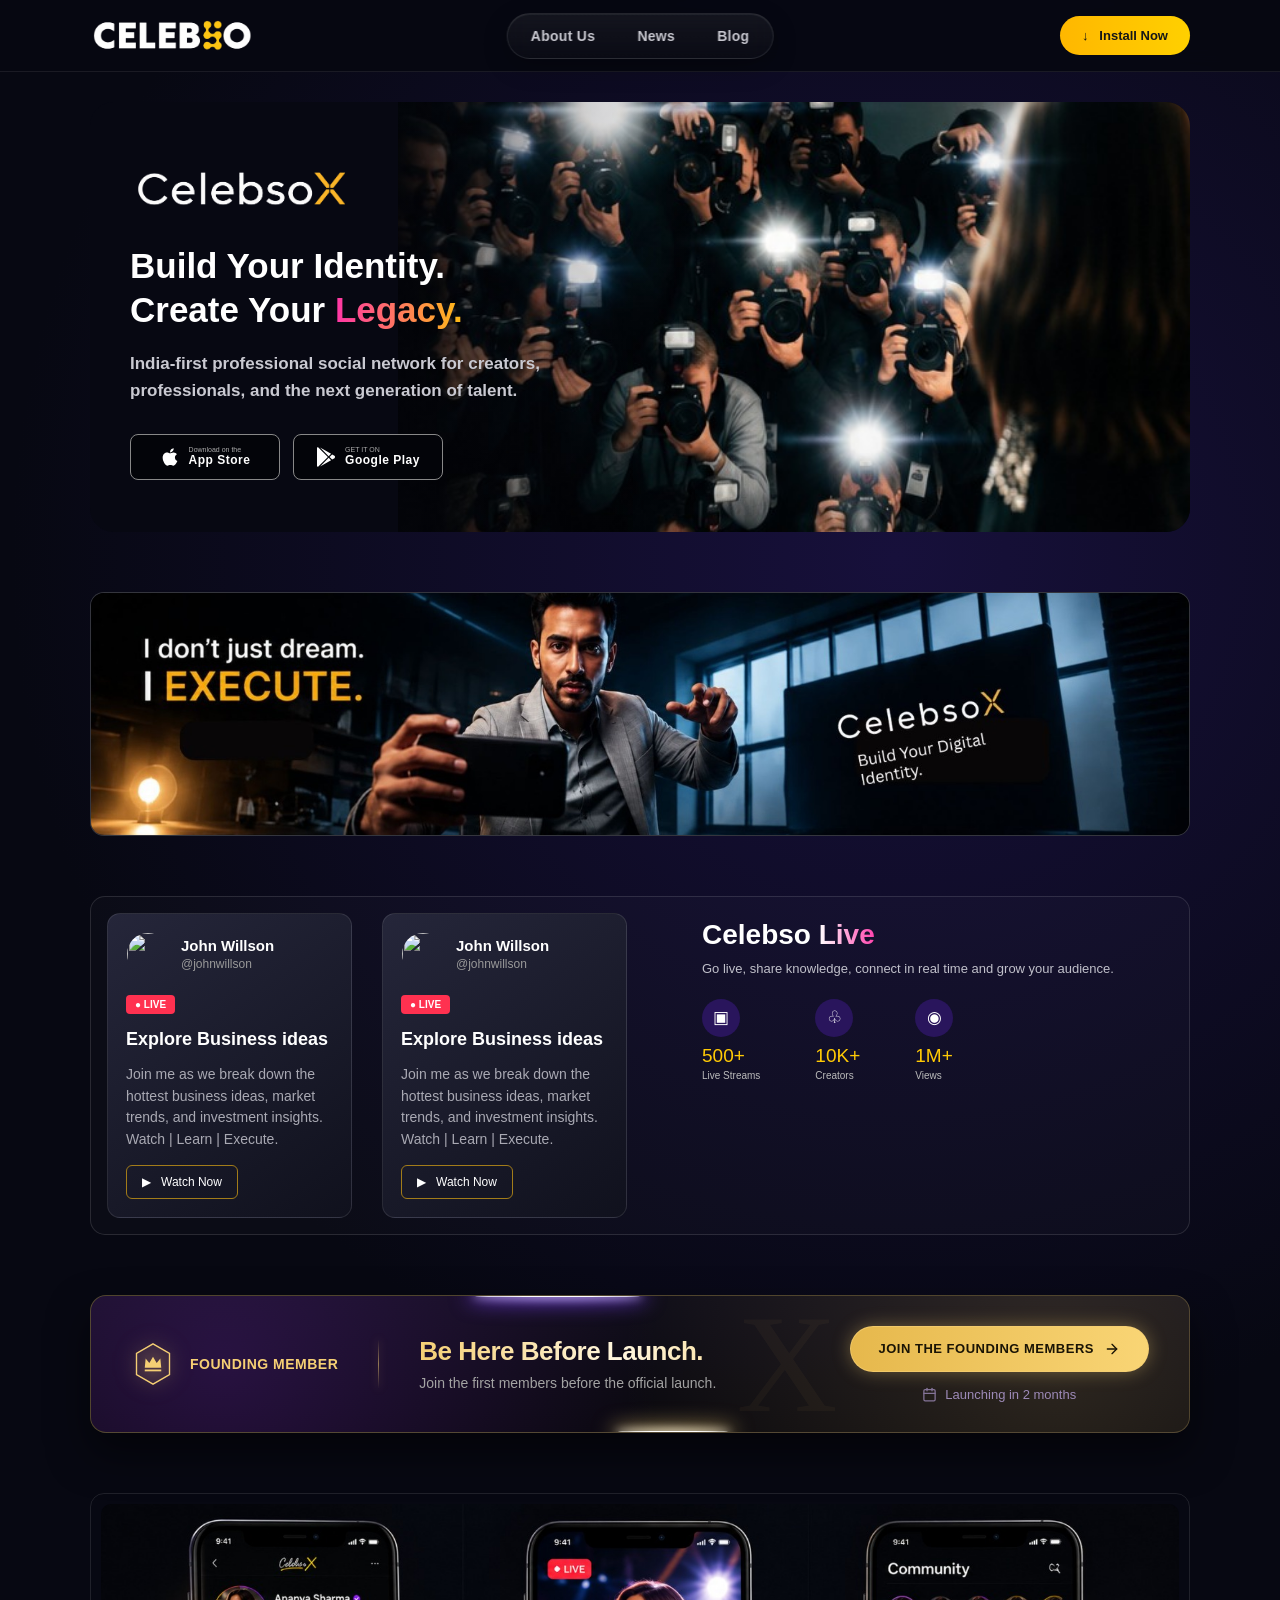
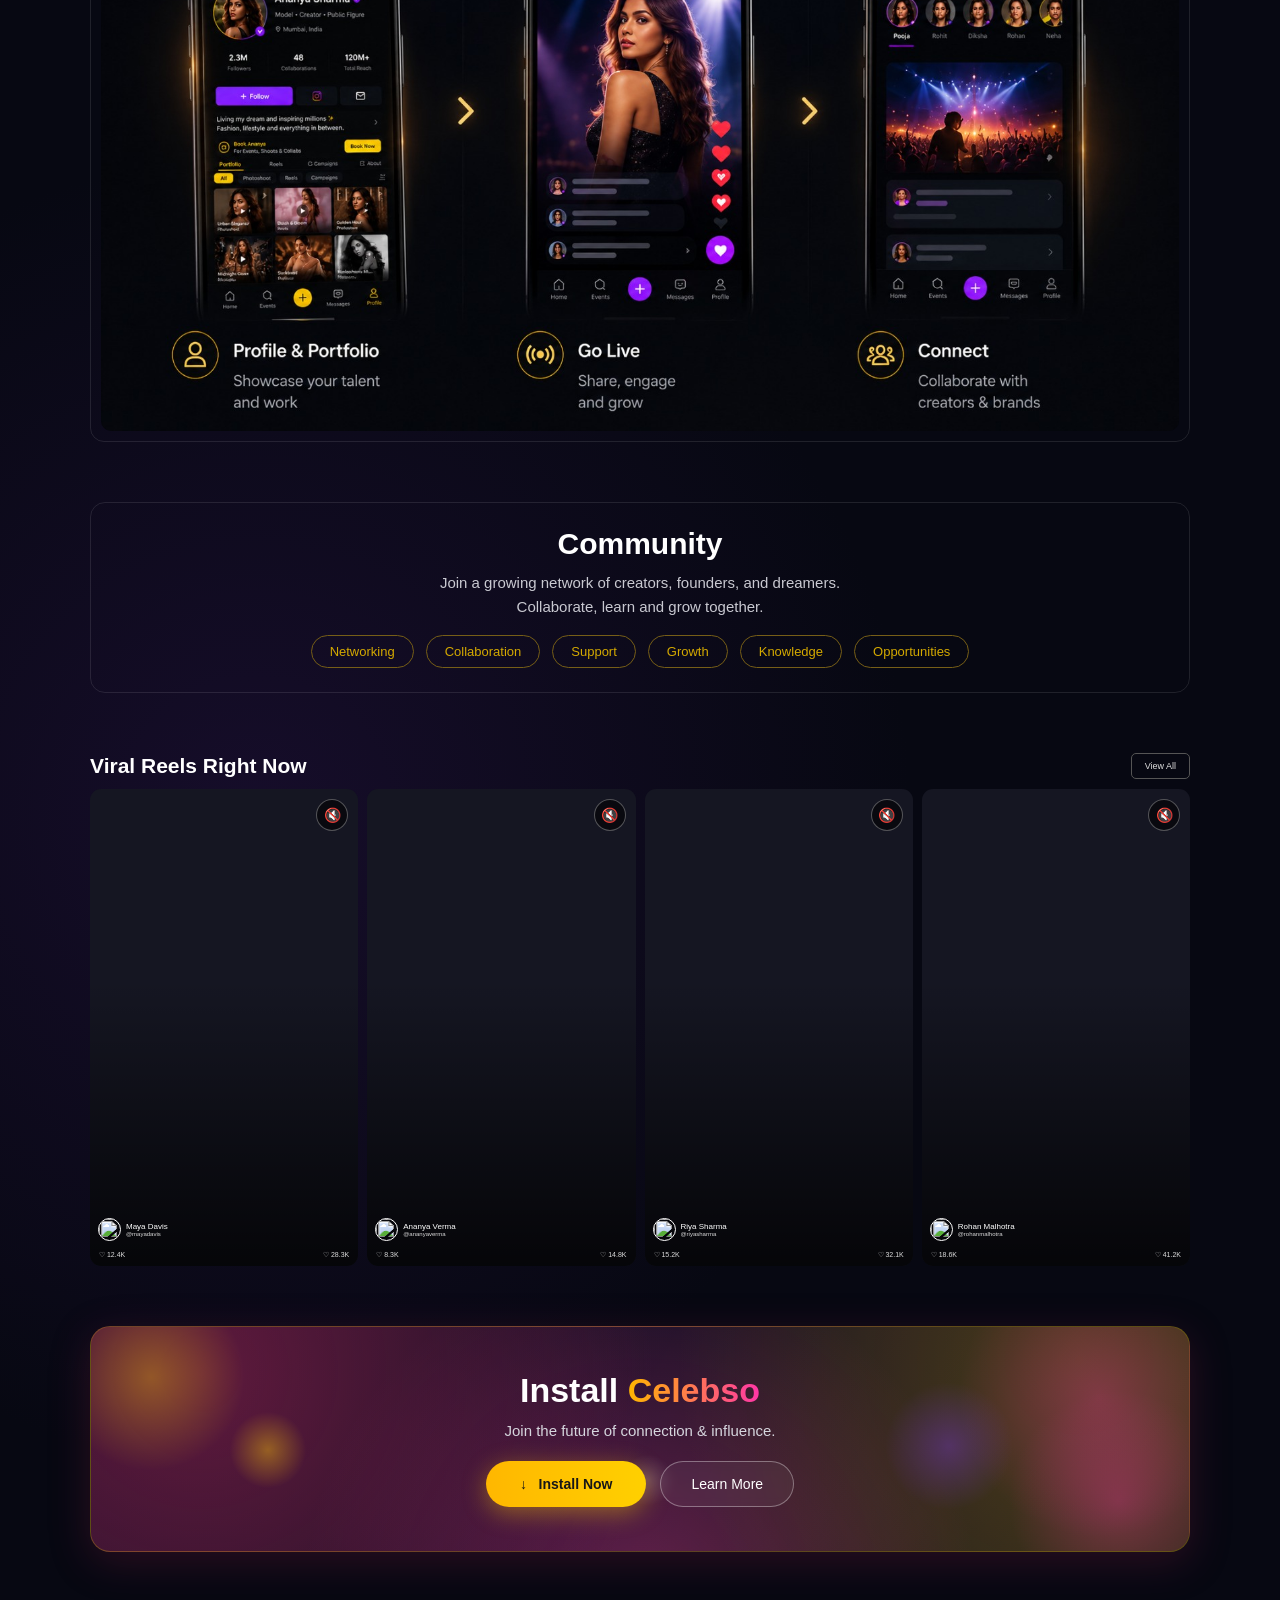
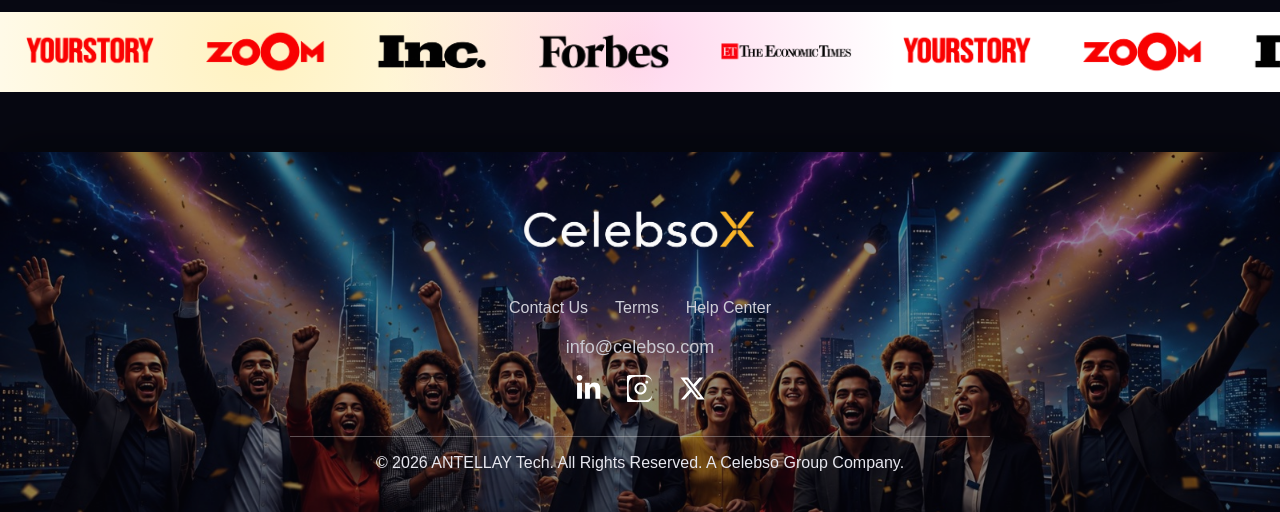
==== commit 66c3d04e: "Add about, blog, news, help center, terms pages with new images and polish landing styles" ====
--- a/index.html
+++ b/index.html
@@ -16,16 +16,14 @@
 
     <a class="logo" href="#">
 
-        <img class="main-icon" src="images/ChatGPT%20Image%20Aug%2018%2C%202026%2C%2010_11_38%20PM.png" alt="Celebso">
+        <img class="main-icon" src="images/ChatGPT_Image_Aug_18__2026__10_11_38_PM-removebg-preview.png" alt="Celebso">
 
     </a>
 
     <nav class="menu">
-        <a href="#features">Features</a>
-        <a href="#about">About Us</a>
-        <a href="#community">Community</a>
-        <a href="#creators">Creators</a>
-        <a href="#contact">Contact</a>
+        <a href="about.html">About Us</a>
+        <a href="news.html">News</a>
+        <a href="blog.html">Blog</a>
     </nav>
 
     <button class="install">↓ &nbsp; Install Now</button>
@@ -38,11 +36,9 @@
 </header>
 
 <nav class="mobile-menu">
-    <a href="#features">Features</a>
-    <a href="#about">About Us</a>
-    <a href="#community">Community</a>
-    <a href="#creators">Creators</a>
-    <a href="#contact">Contact</a>
+    <a href="about.html">About Us</a>
+    <a href="news.html">News</a>
+    <a href="blog.html">Blog</a>
     <button class="install">↓ &nbsp; Install Now</button>
 </nav>
 
@@ -56,7 +52,7 @@
 <div class="hero-left">
 
     <h1 class="hero-title">
-        Celebso<span>X.</span>
+        <img class="hero-logo" src="images/ChatGPT Image Aug 18, 2026, 10_51_46 PM.png" alt="CelebsoX">
     </h1>
 
     <h2 class="hero-heading">
@@ -668,13 +664,9 @@
 
         <div class="footer-menu">
 
-            <a href="#">Terms & Privacy</a>
-            <a href="#">About Us</a>
-            <a href="#">Contact Us</a>
-            <a href="#">Careers</a>
-            <a href="#">Creators</a>
-            <a href="#">Become a Partner</a>
-            <a href="#">Help & Support</a>
+            <a href="#contact">Contact Us</a>
+            <a href="terms.html">Terms</a>
+            <a href="help-center.html">Help Center</a>
 
         </div>
 
@@ -683,10 +675,9 @@
         </div>
 
         <div class="social">
-        <span>◎</span>
-        <span>in</span>
-        <span>▶</span>
-        <span>♥</span>
+        <a class="soc" href="https://www.linkedin.com/company/celebso/posts/?feedView=all" target="_blank" rel="noopener" aria-label="LinkedIn"><svg viewBox="0 0 448 512"><path fill="currentColor" d="M100.28 448H7.4V148.9h92.88zM53.79 108.1C24.09 108.1 0 83.5 0 53.8a53.79 53.79 0 0 1 107.58 0c0 29.7-24.1 54.3-53.79 54.3zM447.9 448h-92.68V302.4c0-34.7-.7-79.2-48.29-79.2-48.29 0-55.69 37.7-55.69 76.7V448h-92.78V148.9h89.08v40.8h1.3c12.4-23.5 42.69-48.3 87.88-48.3 94 0 111.28 61.9 111.28 142.3V448z"/></svg></a>
+        <a class="soc" href="https://www.instagram.com/celebsox?igsh=MXh6MjJ1cjg4ZWp2cA==" target="_blank" rel="noopener" aria-label="Instagram"><svg viewBox="0 0 448 512"><path fill="currentColor" d="M224.1 141c-63.6 0-114.9 51.3-114.9 114.9s51.3 114.9 114.9 114.9S339 319.5 339 255.9 287.7 141 224.1 141zm0 189.6c-41.1 0-74.7-33.5-74.7-74.7s33.5-74.7 74.7-74.7 74.7 33.5 74.7 74.7-33.6 74.7-74.7 74.7zm146.4-194.3c0 14.9-12 26.8-26.8 26.8-14.9 0-26.8-12-26.8-26.8s12-26.8 26.8-26.8 26.8 12 26.8 26.8zm76.1 27.2c-1.7-35.9-9.9-67.7-36.2-93.9-26.2-26.2-58-34.4-93.9-36.2-37-2.1-147.9-2.1-184.9 0-35.8 1.7-67.6 9.9-93.9 36.1s-34.4 58-36.2 93.9c-2.1 37-2.1 147.9 0 184.9 1.7 35.9 9.9 67.7 36.2 93.9s58 34.4 93.9 36.2c37 2.1 147.9 2.1 184.9 0 35.9-1.7 67.7-9.9 93.9-36.2 26.2-26.2 34.4-58 36.2-93.9 2.1-37 2.1-147.8 0-184.8zM448 261.9c0 37.4-.4 74.6-2.6 112-2.3 43.6-12.1 82.2-43.9 114-31.8 31.8-70.4 41.6-114 43.9-37.4 2.2-74.6 2.6-112 2.6s-74.6-.4-112-2.6c-43.6-2.3-82.2-12.1-114-43.9-31.8-31.8-41.6-70.4-43.9-114-2.2-37.4-2.6-74.6-2.6-112s.4-74.6 2.6-112c2.3-43.6 12.1-82.2 43.9-114 31.8-31.8 70.4-41.6 114-43.9 37.4-2.2 74.6-2.6 112-2.6s74.6.4 112 2.6c43.6 2.3 82.2 12.1 114 43.9 31.8 31.8 41.6 70.4 43.9 114 2.2 37.4 2.6 74.6 2.6 112z"/></svg></a>
+        <a class="soc" href="https://x.com/Celebso_" target="_blank" rel="noopener" aria-label="X"><svg viewBox="0 0 512 512"><path fill="currentColor" d="M389.2 48h70.6L305.6 224.2 487 464H345L233.7 318.6 106.5 464H35.8L200.7 275.5 26.8 48H172.4L272.9 180.9 389.2 48zM364.4 421.8h39.1L151.1 88h-42L364.4 421.8z"/></svg></a>
         </div>
 
         <div class="copy">
--- a/css/style.css
+++ b/css/style.css
@@ -56,6 +56,7 @@
     max-width:1100px;
     height:100%;
     margin:auto;
+    position:relative;
     display:flex;
     align-items:center;
 }
@@ -112,43 +113,65 @@
 }
 
 .menu{
-    display:flex;
-    gap:30px;
-    margin:auto;
+    position:absolute;
+    left:50%;
+    transform:translateX(-50%);
+    display:flex;
+    gap:6px;
+    padding:5px;
+    border-radius:30px;
+    background:linear-gradient(180deg,rgba(255,255,255,.06),rgba(255,255,255,.02));
+    border:1px solid rgba(255,255,255,.10);
+    backdrop-filter:blur(12px);
+    -webkit-backdrop-filter:blur(12px);
+    box-shadow:0 8px 24px rgba(0,0,0,.25), inset 0 1px 0 rgba(255,255,255,.06);
 }
 
 .menu a{
-    font-size:13px;
+    font-size:14px;
+    font-weight:600;
     color:#c8c8d0;
-    transition:color .2s;
+    transition:all .25s;
     position:relative;
+    padding:9px 18px;
+    border-radius:24px;
+    letter-spacing:.3px;
 }
 
 .menu a:after{
     content:"";
     position:absolute;
-    left:0;
-    bottom:-4px;
+    left:50%;
+    bottom:6px;
     width:0;
     height:2px;
     background:#ffca05;
-    transition:width .25s;
+    transition:all .25s;
+    transform:translateX(-50%);
 }
 
 .menu a:hover{
-    color:#ffca05;
+    color:#fff;
+    background:linear-gradient(90deg,rgba(255,202,5,.14),rgba(255,176,0,.10));
+    box-shadow:0 0 18px rgba(255,202,5,.18), inset 0 0 0 1px rgba(255,202,5,.22);
 }
 
 .menu a:hover:after{
-    width:100%;
+    width:22px;
 }
 
 .menu a.active{
     color:#ffca05;
+    background:linear-gradient(90deg,rgba(255,202,5,.14),rgba(255,176,0,.10));
+    box-shadow:0 0 18px rgba(255,202,5,.18), inset 0 0 0 1px rgba(255,202,5,.22);
 }
 
 .menu a.active:after{
-    width:100%;
+    width:22px;
+}
+
+.nav-inner .install{
+    margin-left:auto;
 }
 
 .install{
@@ -300,6 +323,13 @@
     font-size:58px;
     font-weight:700;
     line-height:1;
+    margin-bottom:15px;
+}
+
+.hero-logo{
+    height:75px;
+    width:auto;
+    display:block;
     margin-bottom:15px;
 }
 
@@ -1972,13 +2002,20 @@
     color:#ffca05;
 }
 
-.social span{
+.social a{
     cursor:pointer;
     transition:transform .25s, color .25s, text-shadow .25s;
     display:inline-block;
-}
-
-.social span:hover{
+    color:#fff;
+}
+
+.social a svg{
+    width:27px;
+    height:27px;
+    fill:currentColor;
+}
+
+.social a:hover{
     color:#ffca05;
     transform:translateY(-4px) scale(1.2);
     text-shadow:0 0 16px rgba(255,202,5,.6);
